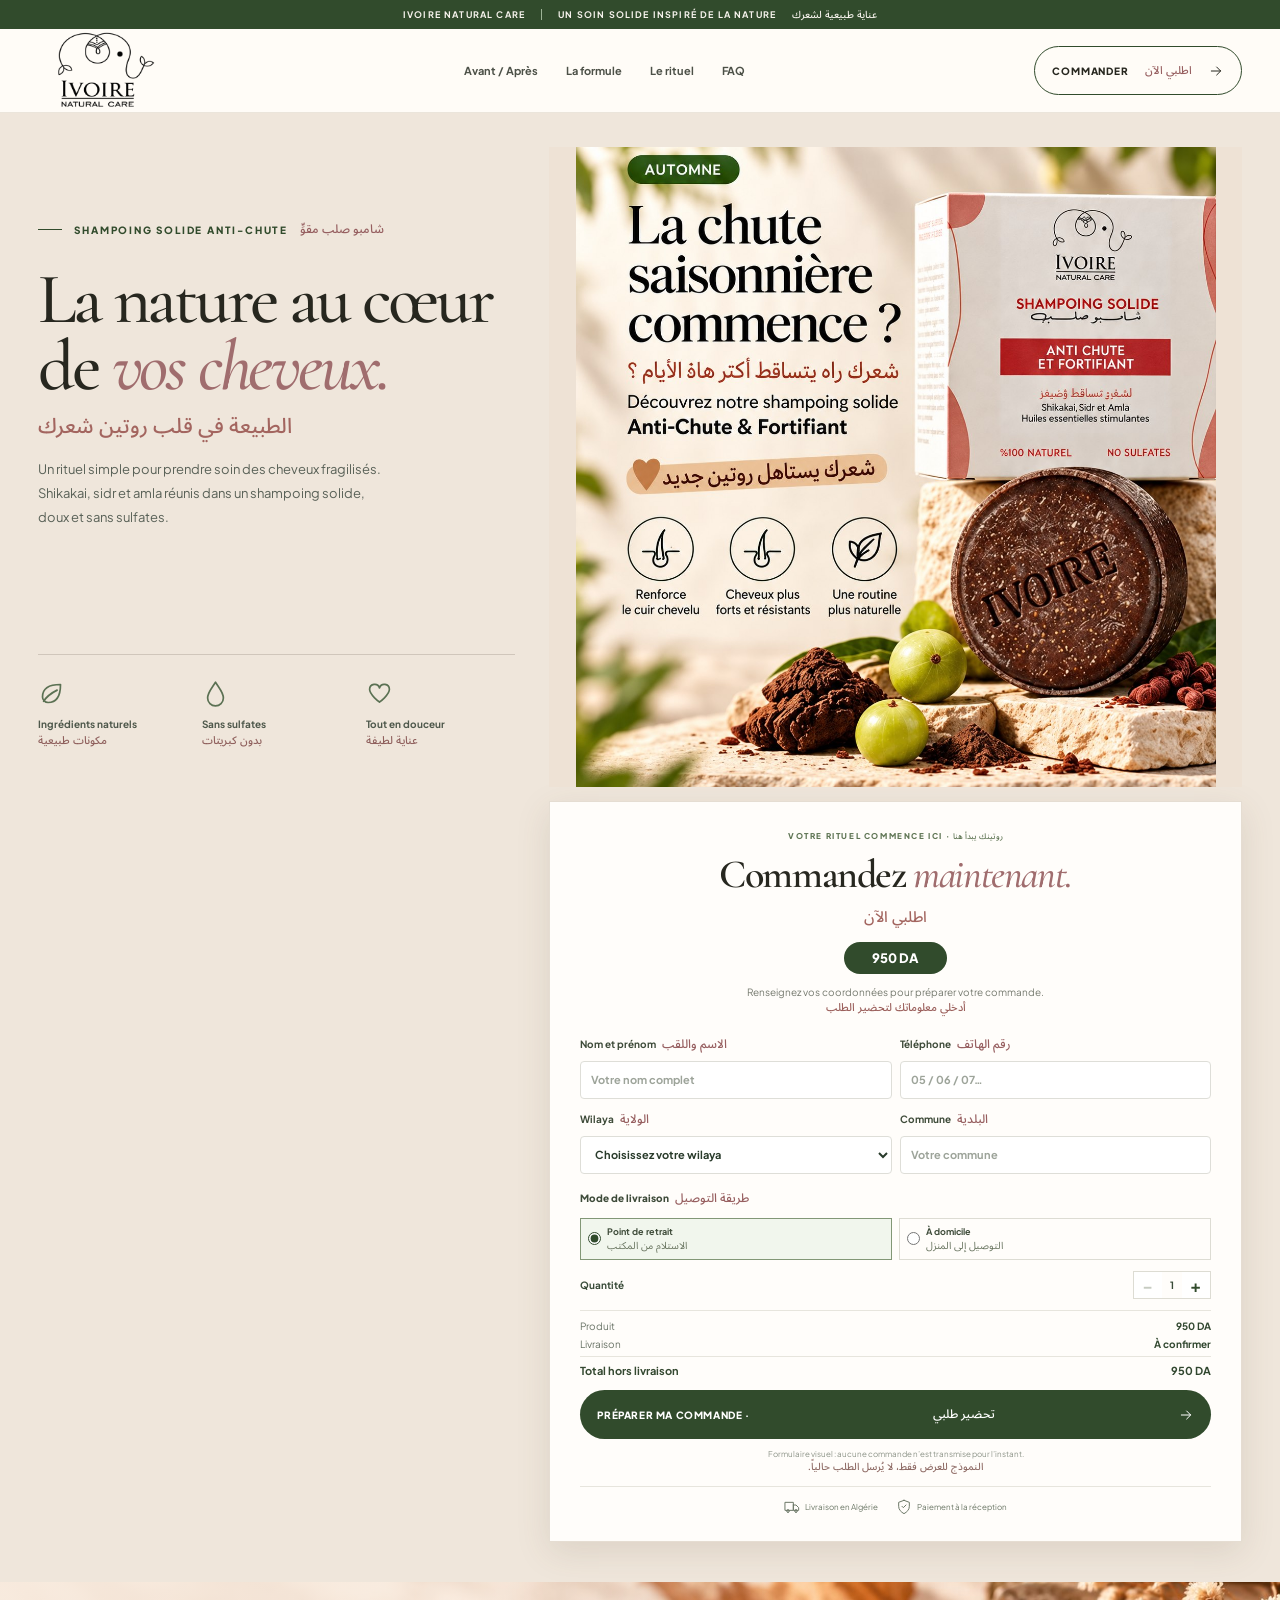
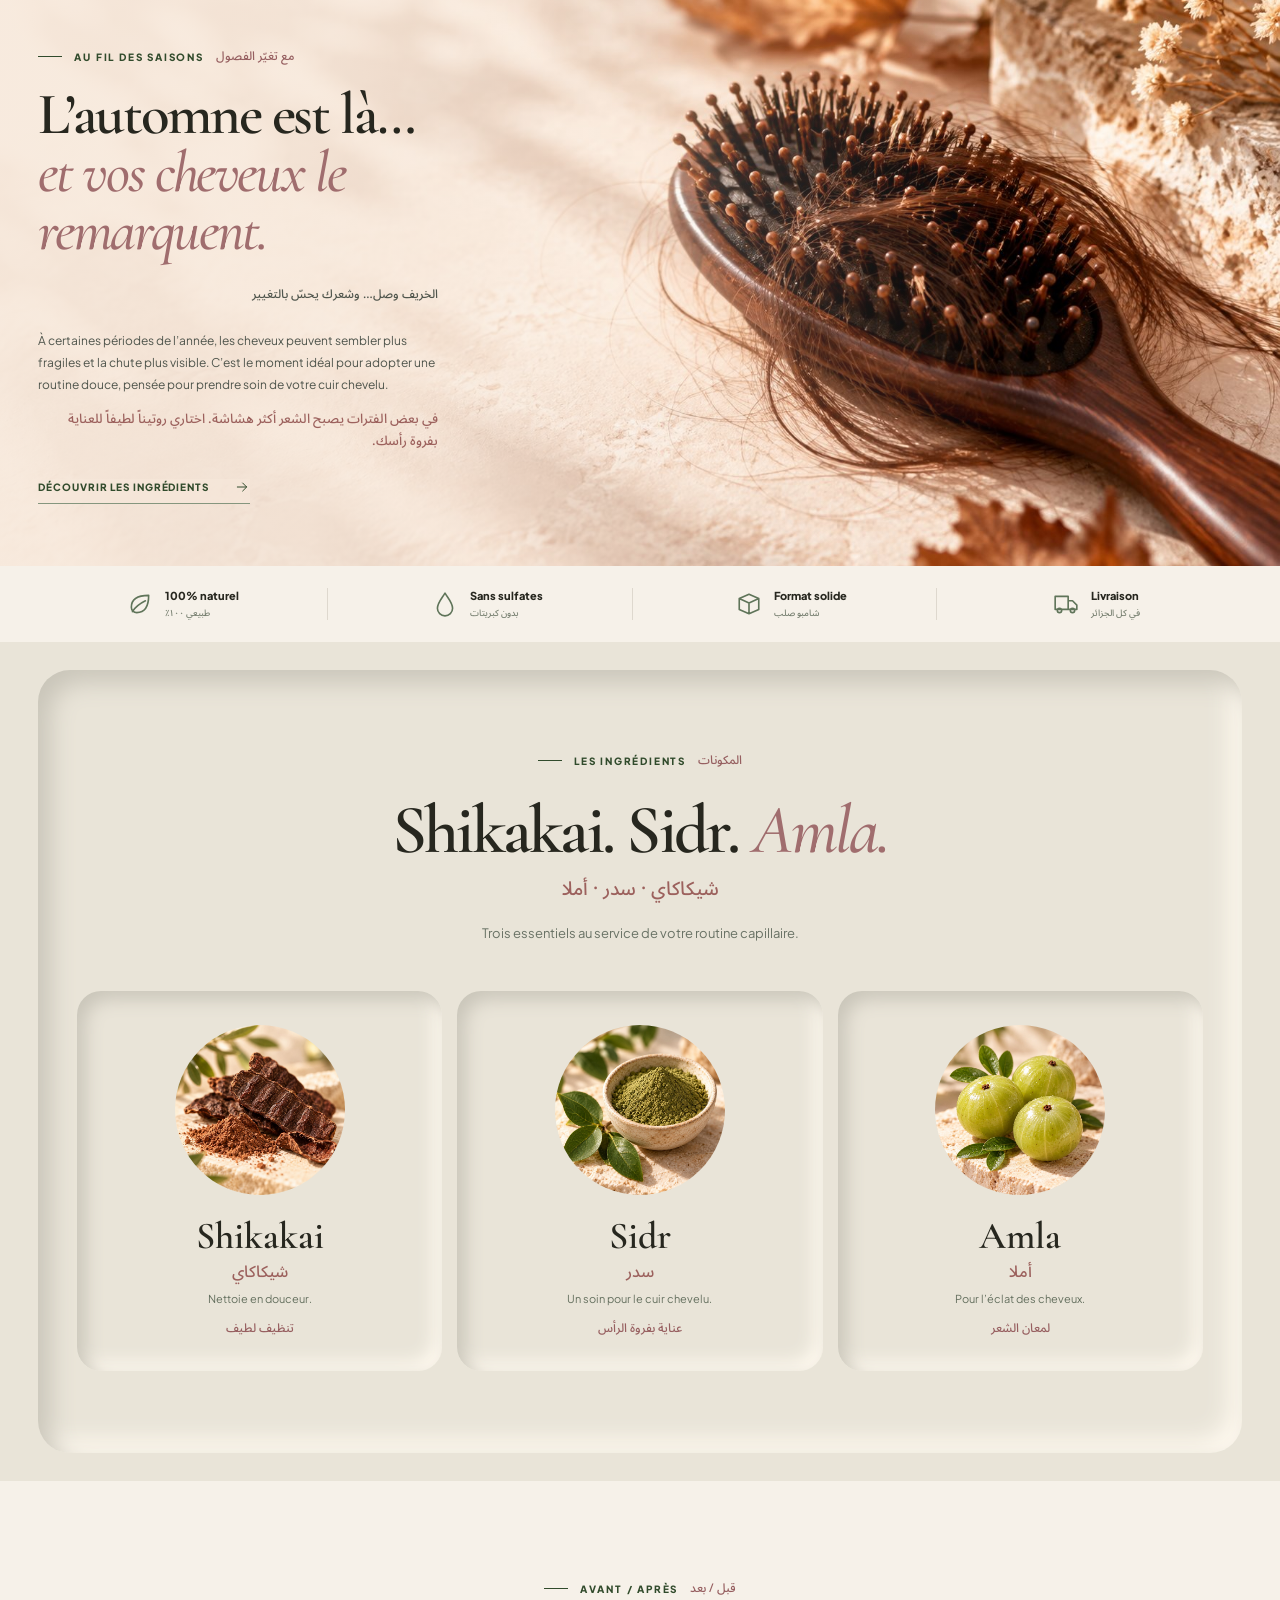
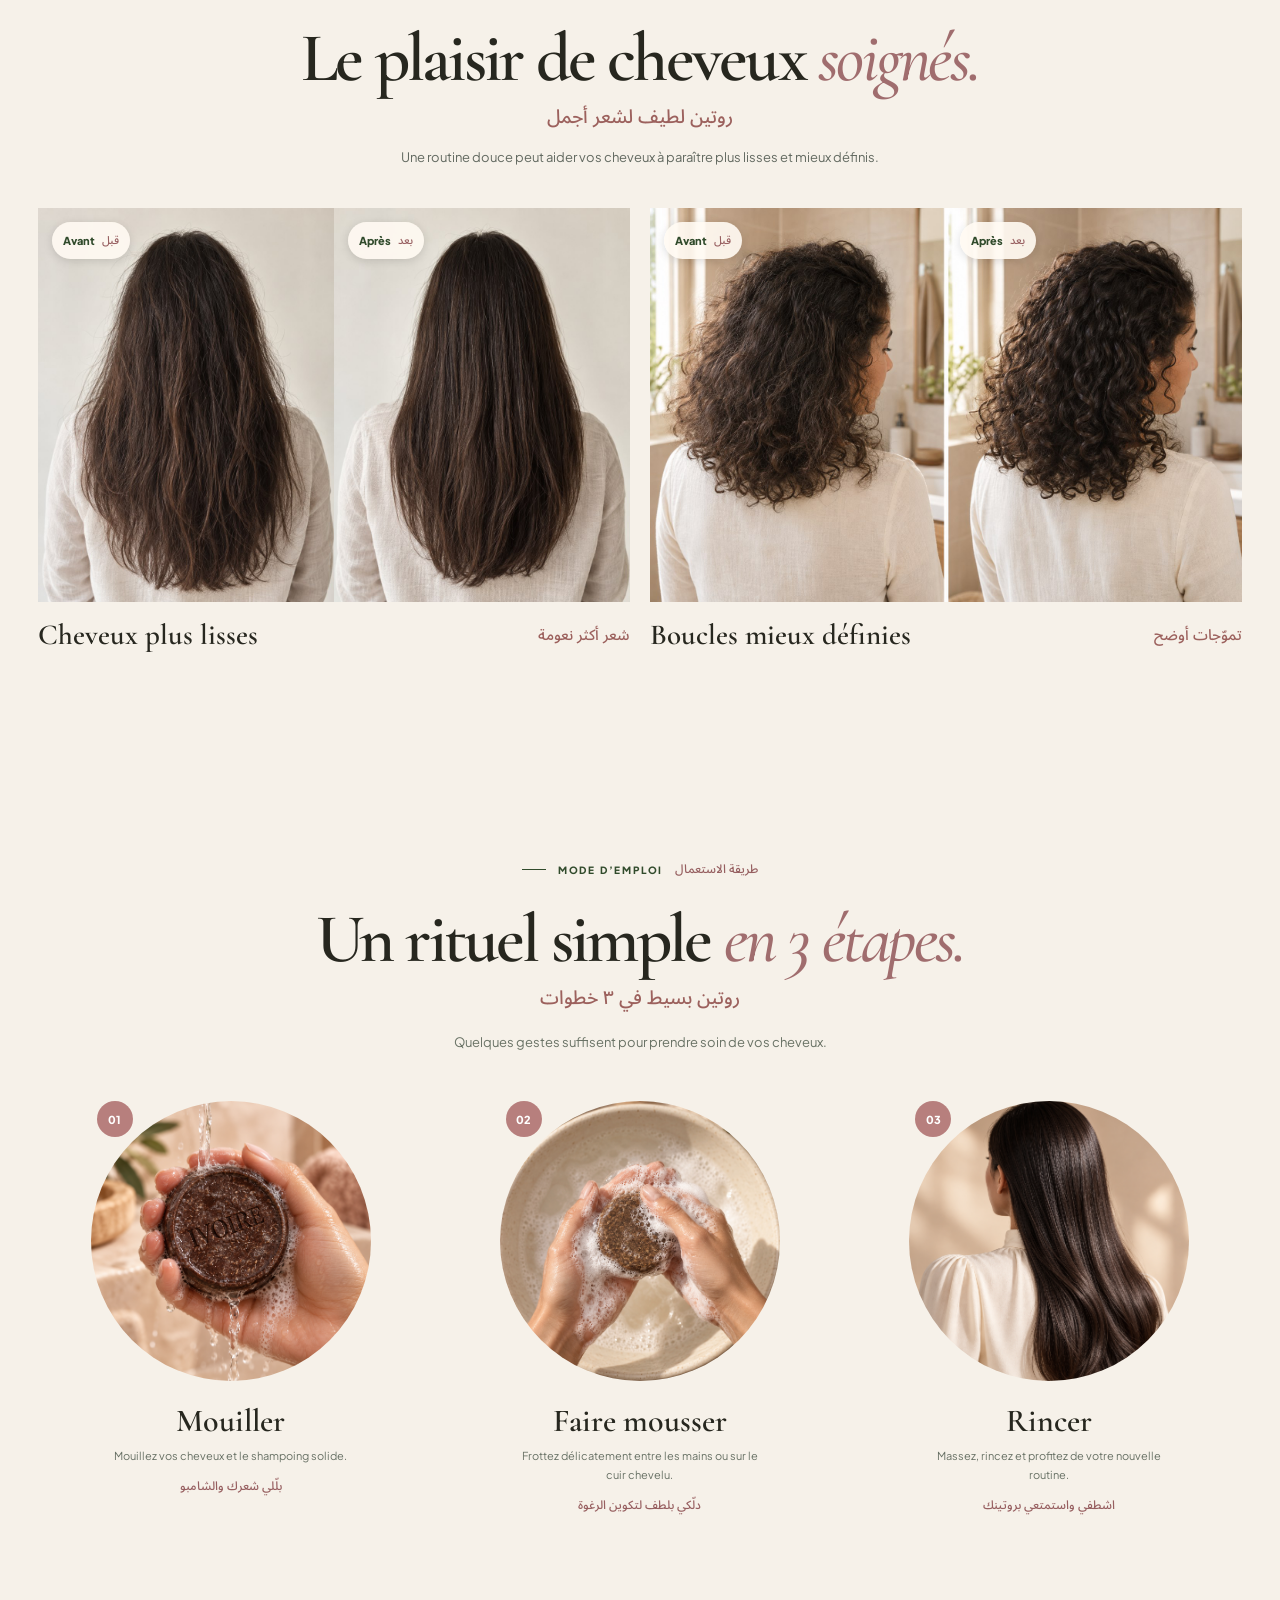
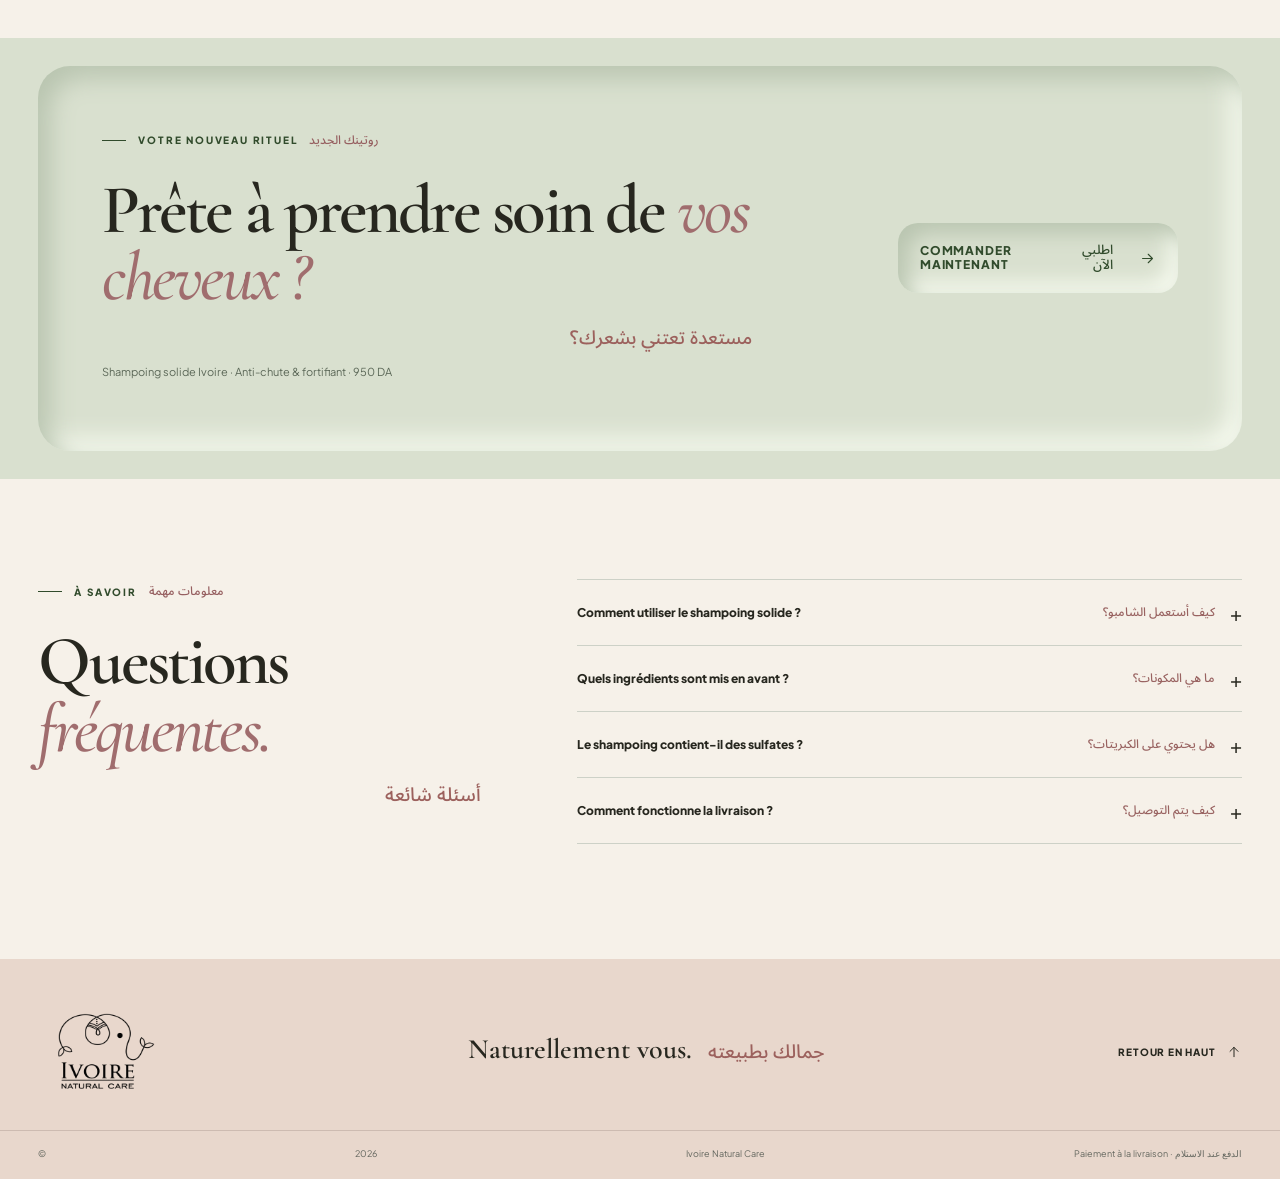
==== index.html @ ed7000eb "Fix Ivoire logo and ingredient names: index.html" ====
<!doctype html>
<html lang="fr">
<head>
  <meta charset="utf-8">
  <meta name="viewport" content="width=device-width, initial-scale=1">
  <meta name="theme-color" content="#f6f1e9">
  <meta name="description" content="Ivoire Natural Care : shampoing solide anti-chute et fortifiant au shikakai, sidr et amla. 950 DA. Livraison en Algérie.">
  <title>Ivoire Natural Care — Shampoing solide anti-chute</title>
  <link rel="preconnect" href="https://fonts.googleapis.com">
  <link rel="preconnect" href="https://fonts.gstatic.com" crossorigin>
  <link href="https://fonts.googleapis.com/css2?family=Cormorant+Garamond:wght@400;500;600;700&family=Noto+Sans+Arabic:wght@400;500;600;700&family=Plus+Jakarta+Sans:wght@400;500;600;700;800&display=swap" rel="stylesheet">
  <link rel="stylesheet" href="styles.css?v=10">
  <script src="app.js?v=1" defer></script>
</head>
<body>
  <svg class="svg-sprite" aria-hidden="true" xmlns="http://www.w3.org/2000/svg">
    <symbol id="i-arrow" viewBox="0 0 24 24"><path d="M5 12h14m-6-6 6 6-6 6"/></symbol>
    <symbol id="i-leaf" viewBox="0 0 24 24"><path d="M20 4C9 4 4 8 4 15a5 5 0 0 0 5 5c7 0 11-5 11-16ZM5 19c3-5 6-7 12-10"/></symbol>
    <symbol id="i-drop" viewBox="0 0 24 24"><path d="M12 2c-3 5-7 9-7 14a7 7 0 0 0 14 0c0-5-4-9-7-14Z"/></symbol>
    <symbol id="i-box" viewBox="0 0 24 24"><path d="m3 7 9-4 9 4v10l-9 4-9-4V7Zm0 0 9 4 9-4m-9 4v10"/></symbol>
    <symbol id="i-truck" viewBox="0 0 24 24"><path d="M2 5h12v12H2zM14 9h4l4 4v4h-8V9ZM6 20a2 2 0 1 0 0-4 2 2 0 0 0 0 4Zm12 0a2 2 0 1 0 0-4 2 2 0 0 0 0 4Z"/></symbol>
    <symbol id="i-shield" viewBox="0 0 24 24"><path d="m12 2 8 3v6c0 5-3.5 8.5-8 11-4.5-2.5-8-6-8-11V5l8-3Zm-3 9 2 2 4-4"/></symbol>
    <symbol id="i-spark" viewBox="0 0 24 24"><path d="m12 2 1.8 6.2L20 10l-6.2 1.8L12 18l-1.8-6.2L4 10l6.2-1.8L12 2Zm7 13 .7 2.3L22 18l-2.3.7L19 21l-.7-2.3L16 18l2.3-.7L19 15Z"/></symbol>
    <symbol id="i-heart" viewBox="0 0 24 24"><path d="M20.8 8.3c0 5-8.8 11.3-8.8 11.3S3.2 13.3 3.2 8.3a4.5 4.5 0 0 1 8.8-1.2 4.5 4.5 0 0 1 8.8 1.2Z"/></symbol>
    <symbol id="i-check" viewBox="0 0 24 24"><path d="m4 12 5 5L20 6"/></symbol>
  </svg>

  <div class="announcement">Ivoire Natural Care <span class="announcement-sep"></span> Un soin solide inspiré de la nature <span class="ar" lang="ar" dir="rtl">عناية طبيعية لشعرك</span></div>
  <header class="site-header">
    <a class="brand" href="#accueil" aria-label="Ivoire Natural Care, accueil"><img src="assets/logo-ivoire-transparent.png" alt="Ivoire Natural Care" width="150" height="100"></a>
    <nav class="desktop-nav" aria-label="Navigation principale"><a href="#avant-apres">Avant / Après</a><a href="#ingredients">La formule</a><a href="#rituel">Le rituel</a><a href="#questions">FAQ</a></nav>
    <a class="header-cta" href="#commande-form">Commander <span class="ar" lang="ar" dir="rtl">اطلبي الآن</span> <svg class="icon"><use href="#i-arrow"/></svg></a>
  </header>

  <main>
    <section class="hero" id="accueil">
      <div class="hero-grid section-wrap">
        <div class="hero-copy">
          <p class="eyebrow"><span></span> SHAMPOING SOLIDE ANTI-CHUTE <span class="ar" lang="ar" dir="rtl">شامبو صلب مقوٍّ</span></p>
          <h1>La nature au cœur de <em>vos cheveux.</em></h1>
          <p class="ar hero-ar" lang="ar" dir="rtl">الطبيعة في قلب روتين شعرك</p>
          <p class="hero-intro">Un rituel simple pour prendre soin des cheveux fragilisés. Shikakai, sidr et amla réunis dans un shampoing solide, doux et sans sulfates.</p>
          <div class="hero-mini"><div><svg class="icon"><use href="#i-leaf"/></svg><span>Ingrédients naturels<br><small class="ar" lang="ar" dir="rtl">مكونات طبيعية</small></span></div><div><svg class="icon"><use href="#i-drop"/></svg><span>Sans sulfates<br><small class="ar" lang="ar" dir="rtl">بدون كبريتات</small></span></div><div><svg class="icon"><use href="#i-heart"/></svg><span>Tout en douceur<br><small class="ar" lang="ar" dir="rtl">عناية لطيفة</small></span></div></div>
          <a class="hero-mobile-link" href="#commande-form">Passer commande <span class="ar" lang="ar" dir="rtl">اطلبي الآن</span> <svg class="icon"><use href="#i-arrow"/></svg></a>
        </div>

        <div class="hero-product">
          <img src="assets/produit-campagne-2026.jpg" alt="Coffret et shampoing solide Ivoire parmi les amlas et les plantes" fetchpriority="high" width="1254" height="1254">
        </div>

        <form id="commande-form" class="order-form" novalidate>
          <div class="form-heading"><p>VOTRE RITUEL COMMENCE ICI · <span class="ar" lang="ar" dir="rtl">روتينك يبدأ هنا</span></p><h2>Commandez <em>maintenant.</em></h2><span class="ar form-ar" lang="ar" dir="rtl">اطلبي الآن</span><span class="price-pill">950 DA</span></div>
          <p class="form-intro">Renseignez vos coordonnées pour préparer votre commande.<br><span class="ar" lang="ar" dir="rtl">أدخلي معلوماتك لتحضير الطلب</span></p>
          <div class="form-grid">
            <label>Nom et prénom <span class="ar" lang="ar" dir="rtl">الاسم واللقب</span><input name="Nom complet" autocomplete="name" placeholder="Votre nom complet" required maxlength="100"></label>
            <label>Téléphone <span class="ar" lang="ar" dir="rtl">رقم الهاتف</span><input name="Téléphone" autocomplete="tel" type="tel" inputmode="tel" placeholder="05 / 06 / 07…" required maxlength="18"></label>
            <label>Wilaya <span class="ar" lang="ar" dir="rtl">الولاية</span><select name="Wilaya" id="wilaya" required><option value="">Choisissez votre wilaya</option></select></label>
            <label>Commune <span class="ar" lang="ar" dir="rtl">البلدية</span><input name="Commune" autocomplete="address-level2" placeholder="Votre commune" required maxlength="100"></label>
          </div>
          <fieldset class="delivery"><legend>Mode de livraison <span class="ar" lang="ar" dir="rtl">طريقة التوصيل</span></legend><label><input type="radio" name="Mode de livraison" value="Stop Desk" checked><span>Point de retrait <small class="ar" lang="ar" dir="rtl">الاستلام من المكتب</small></span></label><label><input type="radio" name="Mode de livraison" value="Domicile"><span>À domicile <small class="ar" lang="ar" dir="rtl">التوصيل إلى المنزل</small></span></label></fieldset>
          <label id="address-wrap" hidden>Adresse de livraison<input id="address" name="Adresse" autocomplete="street-address" placeholder="Rue, numéro, bâtiment…" maxlength="240" disabled></label>
          <div class="quantity-row"><span>Quantité</span><div class="quantity-control"><button type="button" id="minus" aria-label="Diminuer la quantité">−</button><output id="quantity">1</output><button type="button" id="plus" aria-label="Augmenter la quantité">+</button></div></div>
          <div class="form-total"><span>Produit <b id="subtotal">950 DA</b></span><span>Livraison <b>À confirmer</b></span><strong>Total hors livraison <b id="total">950 DA</b></strong></div>
          <button class="submit" type="submit">Préparer ma commande · <span class="ar" lang="ar" dir="rtl">تحضير طلبي</span> <svg class="icon"><use href="#i-arrow"/></svg></button>
          <p id="form-status" class="form-status" role="status" aria-live="polite" hidden></p>
          <p class="form-foot">Formulaire visuel : aucune commande n’est transmise pour l’instant.<br><span class="ar" lang="ar" dir="rtl">النموذج للعرض فقط، لا يُرسل الطلب حالياً.</span></p>
          <div class="form-assurance"><span><svg class="icon"><use href="#i-truck"/></svg> Livraison en Algérie</span><span><svg class="icon"><use href="#i-shield"/></svg> Paiement à la réception</span></div>
        </form>
      </div>
    </section>

    <section class="autumn" aria-labelledby="autumn-title">
      <div class="autumn-inner section-wrap">
        <div class="autumn-copy">
          <p class="eyebrow"><span></span> AU FIL DES SAISONS <span class="ar" lang="ar" dir="rtl">مع تغيّر الفصول</span></p>
          <h2 id="autumn-title">L’automne est là…<br><em>et vos cheveux le remarquent.</em></h2>
          <p class="ar section-ar" lang="ar" dir="rtl">الخريف وصل… وشعرك يحسّ بالتغيير</p>
          <p>À certaines périodes de l’année, les cheveux peuvent sembler plus fragiles et la chute plus visible. C’est le moment idéal pour adopter une routine douce, pensée pour prendre soin de votre cuir chevelu.</p>
          <p class="ar autumn-detail" lang="ar" dir="rtl">في بعض الفترات يصبح الشعر أكثر هشاشة. اختاري روتيناً لطيفاً للعناية بفروة رأسك.</p>
          <a class="text-link" href="#ingredients">Découvrir les ingrédients <svg class="icon"><use href="#i-arrow"/></svg></a>
        </div>
        <div class="autumn-image"><img src="assets/brosse-automne.jpg" alt="Brosse en bois avec quelques cheveux, dans une ambiance douce d’automne" loading="lazy" width="1776" height="887"></div>
      </div>
    </section>

    <div class="trust-strip section-wrap" aria-label="Les essentiels Ivoire"><div><svg class="icon"><use href="#i-leaf"/></svg><span>100% naturel<br><small class="ar" lang="ar" dir="rtl">طبيعي ١٠٠٪</small></span></div><div><svg class="icon"><use href="#i-drop"/></svg><span>Sans sulfates<br><small class="ar" lang="ar" dir="rtl">بدون كبريتات</small></span></div><div><svg class="icon"><use href="#i-box"/></svg><span>Format solide<br><small class="ar" lang="ar" dir="rtl">شامبو صلب</small></span></div><div><svg class="icon"><use href="#i-truck"/></svg><span>Livraison<br><small class="ar" lang="ar" dir="rtl">في كل الجزائر</small></span></div></div>

    <section class="ingredients" id="ingredients"><div class="section-wrap ingredients-inner"><div class="ingredients-top"><p class="eyebrow"><span></span> LES INGRÉDIENTS <span class="ar" lang="ar" dir="rtl">المكونات</span></p><h2>Shikakai. Sidr. <em>Amla.</em></h2><p class="ar section-ar" lang="ar" dir="rtl">شيكاكاي · سدر · أملا</p><p>Trois essentiels au service de votre routine capillaire.</p></div><div class="ingredient-grid"><article><img class="ingredient-photo" src="assets/ingredient-shikakai.jpg" alt="Gousses de shikakai" width="180" height="180" loading="lazy"><h3>Shikakai <span class="ar" lang="ar" dir="rtl">شيكاكاي</span></h3><p>Nettoie en douceur.</p><small class="ar" lang="ar" dir="rtl">تنظيف لطيف</small></article><article><img class="ingredient-photo" src="assets/ingredient-sidr.jpg" alt="Poudre de sidr et feuilles" width="180" height="180" loading="lazy"><h3>Sidr <span class="ar" lang="ar" dir="rtl">سدر</span></h3><p>Un soin pour le cuir chevelu.</p><small class="ar" lang="ar" dir="rtl">عناية بفروة الرأس</small></article><article><img class="ingredient-photo" src="assets/ingredient-amla.jpg" alt="Fruits verts amla" width="180" height="180" loading="lazy"><h3>Amla <span class="ar" lang="ar" dir="rtl">أملا</span></h3><p>Pour l’éclat des cheveux.</p><small class="ar" lang="ar" dir="rtl">لمعان الشعر</small></article></div></div></section>

    <section class="before-after section-wrap" id="avant-apres" aria-labelledby="before-after-title"><div class="before-after-head"><p class="eyebrow"><span></span> AVANT / APRÈS <span class="ar" lang="ar" dir="rtl">قبل / بعد</span></p><h2 id="before-after-title">Le plaisir de cheveux <em>soignés.</em></h2><p class="ar section-ar" lang="ar" dir="rtl">روتين لطيف لشعر أجمل</p><p>Une routine douce peut aider vos cheveux à paraître plus lisses et mieux définis.</p></div><div class="before-after-grid"><figure><div class="comparison-photo"><img src="assets/avant-apres-lisse.jpg" alt="Illustration comparative de cheveux longs avant et après une routine de soin" width="1536" height="1024" loading="lazy"><span class="before-label">Avant <b class="ar" lang="ar" dir="rtl">قبل</b></span><span class="after-label">Après <b class="ar" lang="ar" dir="rtl">بعد</b></span></div><figcaption>Cheveux plus lisses <span class="ar" lang="ar" dir="rtl">شعر أكثر نعومة</span></figcaption></figure><figure><div class="comparison-photo"><img src="assets/avant-apres-boucles.jpg" alt="Illustration comparative de cheveux bouclés avant et après une routine de soin" width="1536" height="1024" loading="lazy"><span class="before-label">Avant <b class="ar" lang="ar" dir="rtl">قبل</b></span><span class="after-label">Après <b class="ar" lang="ar" dir="rtl">بعد</b></span></div><figcaption>Boucles mieux définies <span class="ar" lang="ar" dir="rtl">تموّجات أوضح</span></figcaption></figure></div></section>

    <section class="ritual section-wrap" id="rituel"><div class="ritual-head"><p class="eyebrow"><span></span> MODE D’EMPLOI <span class="ar" lang="ar" dir="rtl">طريقة الاستعمال</span></p><h2>Un rituel simple <em>en 3 étapes.</em></h2><p class="ar section-ar" lang="ar" dir="rtl">روتين بسيط في ٣ خطوات</p><p>Quelques gestes suffisent pour prendre soin de vos cheveux.</p></div><div class="ritual-grid"><article><div class="ritual-photo"><img src="assets/rituel-mouiller.png" alt="Main mouillant le shampoing solide Ivoire" loading="lazy"><span>01</span></div><h3>Mouiller</h3><p>Mouillez vos cheveux et le shampoing solide.</p><small class="ar" lang="ar" dir="rtl">بلّلي شعرك والشامبو</small></article><article><div class="ritual-photo"><img src="assets/rituel-mousser.png" alt="Mains faisant mousser le shampoing solide" loading="lazy"><span>02</span></div><h3>Faire mousser</h3><p>Frottez délicatement entre les mains ou sur le cuir chevelu.</p><small class="ar" lang="ar" dir="rtl">دلّكي بلطف لتكوين الرغوة</small></article><article><div class="ritual-photo"><img src="assets/rituel-rincer.png" alt="Cheveux brillants après rinçage" loading="lazy"><span>03</span></div><h3>Rincer</h3><p>Massez, rincez et profitez de votre nouvelle routine.</p><small class="ar" lang="ar" dir="rtl">اشطفي واستمتعي بروتينك</small></article></div></section>

    <section class="last-cta"><div class="section-wrap last-cta-inner"><div><p class="eyebrow"><span></span> VOTRE NOUVEAU RITUEL <span class="ar" lang="ar" dir="rtl">روتينك الجديد</span></p><h2>Prête à prendre soin de <em>vos cheveux ?</em></h2><p class="ar section-ar" lang="ar" dir="rtl">مستعدة تعتني بشعرك؟</p><p>Shampoing solide Ivoire · Anti-chute & fortifiant · 950 DA</p></div><a class="btn-creuse" href="#commande-form">Commander maintenant <span class="ar" lang="ar" dir="rtl">اطلبي الآن</span> <svg class="icon"><use href="#i-arrow"/></svg></a></div></section>

    <section class="faq section-wrap" id="questions"><div><p class="eyebrow"><span></span> À SAVOIR <span class="ar" lang="ar" dir="rtl">معلومات مهمة</span></p><h2>Questions <em>fréquentes.</em></h2><p class="ar section-ar" lang="ar" dir="rtl">أسئلة شائعة</p></div><div class="faq-list"><details><summary>Comment utiliser le shampoing solide ? <span class="ar" lang="ar" dir="rtl">كيف أستعمل الشامبو؟</span></summary><p>Mouillez vos cheveux et le shampoing. Faites mousser entre les mains ou sur le cuir chevelu, massez doucement puis rincez.<br><span class="ar" lang="ar" dir="rtl">بلّلي شعرك والشامبو، كوّني الرغوة، دلّكي بلطف ثم اشطفي.</span></p></details><details><summary>Quels ingrédients sont mis en avant ? <span class="ar" lang="ar" dir="rtl">ما هي المكونات؟</span></summary><p>Le produit met en avant le shikakai, le sidr et l’amla. Consultez l’emballage pour la composition complète.<br><span class="ar" lang="ar" dir="rtl">شيكاكاي، سدر وأملا. راجعي العبوة لمعرفة التركيبة الكاملة.</span></p></details><details><summary>Le shampoing contient-il des sulfates ? <span class="ar" lang="ar" dir="rtl">هل يحتوي على الكبريتات؟</span></summary><p>L’emballage fourni indique « 0% sulfates ».<br><span class="ar" lang="ar" dir="rtl">تشير العبوة إلى أنه بدون كبريتات.</span></p></details><details><summary>Comment fonctionne la livraison ? <span class="ar" lang="ar" dir="rtl">كيف يتم التوصيل؟</span></summary><p>Vous pouvez choisir un point de retrait ou une livraison à domicile. Les frais et la disponibilité seront confirmés avant validation.<br><span class="ar" lang="ar" dir="rtl">يمكنك اختيار الاستلام من المكتب أو التوصيل للمنزل. تُؤكّد الرسوم قبل الطلب.</span></p></details></div></section>
  </main>

  <footer><div class="section-wrap footer-inner"><a class="brand footer-brand" href="#accueil" aria-label="Ivoire Natural Care, retour en haut"><img src="assets/logo-ivoire-transparent.png" alt="Ivoire Natural Care" width="150" height="100"></a><p>Naturellement vous. <span class="ar" lang="ar" dir="rtl">جمالك بطبيعته</span></p><a href="#accueil">Retour en haut <svg class="icon"><use href="#i-arrow"/></svg></a></div><div class="section-wrap footer-bottom">© <span id="year">2026</span> Ivoire Natural Care <span>Paiement à la livraison · الدفع عند الاستلام</span></div></footer>
  <a class="mobile-cta" href="#commande-form">Commander · 950 DA <span class="ar" lang="ar" dir="rtl">اطلبي الآن</span> <svg class="icon"><use href="#i-arrow"/></svg></a>
</body>
</html>
---- styles.css ----
:root{--cream:#f6f1e9;--paper:#fffcf7;--ink:#27271f;--muted:#62665b;--green:#314b2c;--rose:#b47a79;--line:#ded8ce}
*{box-sizing:border-box}html{scroll-behavior:smooth}body{margin:0;background:var(--cream);color:var(--ink);font-family:'Plus Jakarta Sans',sans-serif;-webkit-font-smoothing:antialiased}img{display:block;max-width:100%}a{color:inherit;text-decoration:none}button,input,select{font:inherit}button{cursor:pointer}[hidden]{display:none!important}.svg-sprite{position:absolute;width:0;height:0;overflow:hidden}.icon{width:20px;height:20px;fill:none;stroke:currentColor;stroke-width:1.5;stroke-linecap:round;stroke-linejoin:round;flex:none}.section-wrap{max-width:1500px;margin:0 auto;padding-left:clamp(20px,3vw,52px);padding-right:clamp(20px,3vw,52px)}.announcement{height:29px;display:flex;align-items:center;justify-content:center;gap:16px;background:var(--green);color:#f7f3ed;font-size:9px;letter-spacing:.13em;text-transform:uppercase;font-weight:700}.announcement-sep{height:11px;width:1px;background:#9db396}.site-header{height:84px;background:var(--paper);padding:0 clamp(20px,3vw,52px);display:flex;align-items:center;justify-content:space-between;gap:26px;border-bottom:1px solid #ebe5db}.brand{display:block;position:relative;overflow:hidden;width:136px;height:73px;flex:none}.brand img{position:absolute;max-width:none;width:136px;height:91px;left:-7px;top:-7px;object-fit:contain}.desktop-nav{display:flex;align-items:center;gap:clamp(20px,2.2vw,42px)}.desktop-nav a{font-size:11px;font-weight:700;color:#4d5148}.desktop-nav a:hover,.text-link:hover{color:var(--rose)}.header-cta{display:flex;align-items:center;gap:16px;border:1px solid var(--green);padding:12px 17px;border-radius:50px;text-transform:uppercase;letter-spacing:.08em;font-size:10px;font-weight:800}.header-cta:hover{background:var(--green);color:white}.header-cta .icon{width:16px;height:16px}.eyebrow{display:flex;align-items:center;gap:12px;color:var(--green);font-size:10px;font-weight:800;letter-spacing:.18em;margin:0 0 24px}.eyebrow>span{width:24px;height:1px;background:currentColor}.hero{background:#efe6db}.hero-grid{display:grid;grid-template-columns:minmax(0,.95fr) minmax(0,1.16fr) minmax(350px,.93fr);gap:18px;align-items:stretch;padding-top:34px;padding-bottom:40px}.hero-copy{padding:65px 4px 18px 0;display:flex;flex-direction:column;align-items:flex-start}.hero-copy h1{font-family:'Cormorant Garamond',serif;font-size:clamp(58px,5.6vw,89px);line-height:.94;letter-spacing:-.045em;font-weight:500;margin:0 0 27px}.hero-copy h1 em,.story h2 em,.ingredients h2 em,.ritual h2 em,.last-cta h2 em,.faq h2 em,.order-form h2 em{font-weight:500;color:#a06d6e}.hero-intro{font-size:13px;line-height:1.85;color:#596157;max-width:350px;margin:0 0 45px}.hero-mini{display:grid;grid-template-columns:repeat(3,1fr);gap:14px;width:100%;border-top:1px solid #d0c6bb;padding-top:25px;margin-top:auto}.hero-mini>div{display:flex;flex-direction:column;align-items:flex-start;gap:10px}.hero-mini .icon{width:27px;height:27px;stroke:#5b7153}.hero-mini span{font-size:10px;line-height:1.5;color:#4e584b;font-weight:700}.hero-mobile-link{display:none}.hero-product{position:relative;min-height:615px;overflow:hidden;background:#e7d9c8}.hero-product>img{width:100%;height:100%;position:absolute;inset:0;object-fit:cover;object-position:50% 50%}.product-caption{position:absolute;left:18px;bottom:18px;right:18px;background:#fffaf1ed;padding:14px 16px;display:flex;justify-content:space-between;align-items:center;gap:12px;box-shadow:0 4px 30px #34281b15}.product-caption span{font-size:8px;letter-spacing:.15em;color:var(--green);font-weight:800}.product-caption strong{font-family:'Cormorant Garamond',serif;font-size:23px;font-weight:600}.product-caption small{font-size:9px;color:#576151;text-align:right}.order-form{background:#fffdfa;border:1px solid #e5ddd2;box-shadow:0 10px 32px #5f4a3921;padding:27px 26px;min-width:0}.form-heading{position:relative;text-align:center;padding:0 0 11px}.form-heading>p{font-size:8px;font-weight:800;letter-spacing:.2em;color:#607655;margin:0 0 8px}.form-heading h2{font-family:'Cormorant Garamond',serif;font-size:37px;line-height:1.05;letter-spacing:-.035em;font-weight:600;margin:0 0 11px}.price-pill{display:inline-block;background:var(--green);color:#fff;border-radius:40px;font-size:13px;font-weight:800;padding:8px 28px}.form-intro{text-align:center;color:#777b70;font-size:10px;line-height:1.5;margin:0 0 15px}.form-grid{display:grid;gap:8px}.order-form label{display:block;font-size:10px;font-weight:700;color:#3e4b39}.order-form input:not([type=radio]),.order-form select{display:block;width:100%;height:38px;margin-top:4px;padding:0 10px;border:1px solid #deded8;border-radius:4px;outline:none;background:white;color:#293b2b;font-size:11px}.order-form input::placeholder{color:#9da49a}.order-form input:focus,.order-form select:focus{border-color:#708563;box-shadow:0 0 0 3px #718d6226}.delivery{border:0;padding:0;margin:12px 0 8px;display:grid;grid-template-columns:1fr 1fr;gap:7px}.delivery legend{font-size:10px;color:#3e4b39;font-weight:800;padding:0 0 7px}.delivery label{display:flex;gap:6px;align-items:center;padding:7px;border:1px solid #dddcd3;cursor:pointer;font-size:9px;line-height:1.25}.delivery label:has(input:checked){border-color:#829776;background:#f1f6ed}.delivery input{accent-color:var(--green);margin:0}.delivery small{display:block;color:#838a7e;font-size:8px;font-weight:400;margin-top:3px}#address-wrap{margin-bottom:8px}.quantity-row{display:flex;justify-content:space-between;align-items:center;margin:11px 0;font-size:10px;font-weight:700;color:#394b38}.quantity-control{display:flex;border:1px solid #dddcd3;align-items:center}.quantity-control button{border:0;background:white;width:28px;height:26px;font-size:17px;color:#314b2c}.quantity-control button:disabled{color:#c6cbc1}.quantity-control output{width:20px;text-align:center}.form-total{border-top:1px solid #e7e5dd;padding-top:9px;display:grid;gap:6px;font-size:10px;color:#6a7467}.form-total>span,.form-total>strong{display:flex;justify-content:space-between;gap:12px}.form-total strong{padding-top:7px;border-top:1px solid #e7e5dd;color:#354931;font-size:11px}.form-total b{color:#31472f}.submit{display:flex;align-items:center;justify-content:space-between;width:100%;background:var(--green);color:#fff;border:0;border-radius:40px;padding:12px 17px;margin-top:13px;font-size:10px;letter-spacing:.06em;text-transform:uppercase;font-weight:800}.submit:hover,.last-cta a:hover{background:#1f361f}.submit .icon{width:16px;height:16px}.form-status{padding:9px;background:#f5ebe3;color:#6d5846;font-size:10px;line-height:1.5}.form-foot{font-size:8px;color:#8e9589;text-align:center;margin:10px 0 0;line-height:1.4}.form-assurance{display:flex;align-items:center;justify-content:center;gap:18px;padding-top:12px;margin-top:12px;border-top:1px solid #e7e5dd}.form-assurance span{display:flex;align-items:center;gap:5px;color:#6c7867;font-size:8px}.form-assurance .icon{width:16px;height:16px}.trust-strip{display:grid;grid-template-columns:repeat(4,1fr);gap:15px;padding-top:22px;padding-bottom:22px;background:var(--cream)}.trust-strip>div{display:flex;align-items:center;justify-content:center;gap:12px;border-right:1px solid var(--line)}.trust-strip>div:last-child{border:0}.trust-strip .icon{width:26px;height:26px;stroke:#5f7459}.trust-strip span{font-size:11px;font-weight:800;line-height:1.4}.trust-strip small{font-size:9px;color:#788071;font-weight:500}.story{padding-top:100px;padding-bottom:100px;display:grid;grid-template-columns:.95fr 1.05fr;gap:8%;align-items:center}.story-copy{padding-left:3vw}.story h2,.ingredients h2,.ritual h2,.last-cta h2,.faq h2{font-family:'Cormorant Garamond',serif;font-size:clamp(48px,5.4vw,78px);line-height:.98;letter-spacing:-.04em;font-weight:600;margin:0}.story-copy>p:not(.eyebrow){max-width:440px;font-size:13px;line-height:1.9;color:#626960;margin:30px 0}.text-link{display:inline-flex;align-items:center;gap:25px;color:var(--green);text-transform:uppercase;letter-spacing:.09em;font-size:10px;font-weight:800;border-bottom:1px solid #85967e;padding-bottom:8px}.text-link .icon{width:16px;height:16px}.story-image{height:420px;position:relative;overflow:hidden;background:#e5d5c6}.story-image img{width:100%;height:100%;object-fit:cover;object-position:center 30%}.story-image>div{position:absolute;right:0;bottom:0;background:#f9f4ed;padding:20px 24px;font-family:'Cormorant Garamond',serif;font-size:25px;line-height:1.1;font-weight:600}.story-image em{color:#a06d6e}.ingredients{background:#e9e4d8}.ingredients-inner{padding-top:95px;padding-bottom:105px}.ingredients-top{text-align:center;max-width:700px;margin:0 auto 46px}.ingredients-top .eyebrow,.ritual-head .eyebrow{justify-content:center}.ingredients-top>p:last-child,.ritual-head>p:last-child{font-size:13px;color:#697265;line-height:1.7;margin:17px auto 0}.ingredient-grid{display:grid;grid-template-columns:repeat(3,1fr);gap:15px}.ingredient-grid article{position:relative;background:#faf7f0;border:1px solid #ddd8cb;padding:28px 28px 30px;min-height:245px}.ingredient-index{font-size:10px;font-weight:800;color:#a4877b;letter-spacing:.1em}.ingredient-grid .icon{float:right;width:32px;height:32px;stroke:#6d8662}.ingredient-grid h3{clear:both;font-family:'Cormorant Garamond',serif;font-size:38px;font-weight:600;margin:30px 0 8px}.ingredient-grid p{font-size:11px;line-height:1.75;color:#65705f;max-width:320px;margin:0}.ritual{padding-top:105px;padding-bottom:120px}.ritual-head{text-align:center;max-width:750px;margin:0 auto 48px}.ritual-grid{display:grid;grid-template-columns:repeat(3,1fr);gap:24px}.ritual-grid article{text-align:center}.ritual-photo{position:relative;aspect-ratio:1;max-width:280px;margin:0 auto 20px}.ritual-photo img{width:100%;height:100%;border-radius:50%;object-fit:cover}.ritual-photo span{position:absolute;top:0;left:6px;width:36px;height:36px;display:grid;place-items:center;background:#b77f7d;border-radius:50%;color:#fff;font-size:11px;font-weight:800}.ritual-grid h3{font-family:'Cormorant Garamond',serif;font-size:32px;font-weight:600;margin:0 0 7px}.ritual-grid p{font-size:11px;color:#687165;line-height:1.7;max-width:250px;margin:0 auto}.last-cta{background:#d9e0cf}.last-cta-inner{display:flex;align-items:center;justify-content:space-between;gap:35px;padding-top:65px;padding-bottom:68px}.last-cta h2{max-width:650px}.last-cta p:last-child{font-size:11px;color:#5c6858}.last-cta a{display:flex;align-items:center;justify-content:space-between;gap:26px;background:var(--green);color:#fff;border-radius:50px;padding:16px 22px;white-space:nowrap;text-transform:uppercase;letter-spacing:.08em;font-size:10px;font-weight:800}.last-cta a .icon{width:17px;height:17px}.faq{display:grid;grid-template-columns:.8fr 1.2fr;gap:8%;padding-top:100px;padding-bottom:115px}.faq-list details{border-bottom:1px solid #cdd1c7}.faq-list details:first-child{border-top:1px solid #cdd1c7}.faq-list summary{list-style:none;display:flex;justify-content:space-between;align-items:center;gap:15px;padding:20px 0;cursor:pointer;font-size:12px;font-weight:800}.faq-list summary::-webkit-details-marker{display:none}.faq-list summary:after{content:'+';font-size:20px;font-weight:400}.faq-list details[open] summary:after{content:'−'}.faq-list p{font-size:11px;line-height:1.8;color:#687164;margin:0 0 22px;max-width:530px}footer{background:#e8d7cc}.footer-inner{display:flex;align-items:center;justify-content:space-between;padding-top:45px;padding-bottom:30px}.footer-inner p{font-family:'Cormorant Garamond',serif;font-size:28px;font-weight:600}.footer-inner>a:last-child{display:flex;align-items:center;gap:10px;font-size:10px;font-weight:800;text-transform:uppercase;letter-spacing:.08em}.footer-inner>a:last-child .icon{transform:rotate(-90deg);width:16px;height:16px}.footer-bottom{border-top:1px solid #cdbbb1;padding-top:17px;padding-bottom:20px;display:flex;justify-content:space-between;font-size:9px;color:#64675f}.mobile-cta{display:none}section[id],form[id]{scroll-margin-top:30px}
@media(max-width:1250px){.hero-grid{grid-template-columns:minmax(0,.9fr) minmax(0,1.05fr) minmax(325px,.95fr);gap:12px}.hero-copy h1{font-size:66px}.hero-product{min-height:625px}.order-form{padding:22px 20px}.form-heading h2{font-size:34px}.product-caption{display:block}.product-caption>*{display:block;margin:3px 0}.product-caption small{text-align:left}}
@media(max-width:980px){.desktop-nav{gap:14px}.desktop-nav a{font-size:10px}.hero-grid{grid-template-columns:1fr 1fr;gap:14px}.hero-copy{grid-column:1;grid-row:1;min-height:510px}.hero-product{grid-column:2;grid-row:1;min-height:510px}.order-form{grid-column:1/-1;grid-row:2;max-width:660px;width:100%;margin:0 auto}.form-grid{grid-template-columns:1fr 1fr}.story{gap:5%}.story-copy{padding-left:0}}
@media(max-width:700px){.announcement{height:26px;font-size:8px;gap:9px}.site-header{height:69px}.brand{width:107px;height:62px}.brand img{width:110px;height:73px;left:-5px;top:-6px}.desktop-nav{display:none}.header-cta{font-size:9px;padding:10px 12px;gap:7px}.hero-grid{display:flex;flex-direction:column;padding-top:0;padding-bottom:24px;gap:0}.hero-copy{min-height:0;padding:45px 0 30px}.hero-copy h1{font-size:clamp(58px,13vw,82px);max-width:650px}.hero-intro{max-width:540px;font-size:12px;margin-bottom:28px}.hero-mini{margin-top:0;padding-top:18px}.hero-mobile-link{display:flex;align-items:center;gap:10px;font-size:10px;text-transform:uppercase;letter-spacing:.1em;font-weight:800;color:var(--green);margin-top:25px}.hero-mobile-link .icon{width:16px;height:16px}.hero-product{width:100%;min-height:0;aspect-ratio:1.12}.hero-product>img{object-position:50% 50%}.product-caption{display:flex}.product-caption>*{margin:0}.product-caption small{text-align:right}.order-form{max-width:none;margin-top:14px;padding:25px 22px}.form-grid{grid-template-columns:1fr 1fr}.trust-strip{grid-template-columns:1fr 1fr;row-gap:18px}.trust-strip>div:nth-child(2){border:0}.story{grid-template-columns:1fr;padding-top:75px;padding-bottom:75px;gap:35px}.story h2,.ingredients h2,.ritual h2,.last-cta h2,.faq h2{font-size:clamp(47px,11vw,68px)}.story-image{height:400px}.ingredient-grid{grid-template-columns:1fr;gap:10px}.ingredient-grid article{min-height:0}.ingredient-grid h3{margin:12px 0 7px}.ritual-grid{gap:13px}.ritual-photo span{width:27px;height:27px;font-size:9px}.ritual-grid h3{font-size:26px}.last-cta-inner{display:block}.last-cta a{width:max-content;margin-top:25px}.faq{grid-template-columns:1fr;gap:30px;padding-top:80px;padding-bottom:90px}.mobile-cta{position:fixed;bottom:0;left:0;right:0;z-index:20;background:var(--green);color:#fff;padding:14px 22px;display:flex;justify-content:space-between;align-items:center;font-size:10px;text-transform:uppercase;letter-spacing:.07em;font-weight:800;box-shadow:0 -5px 18px #0002}.mobile-cta .icon{width:17px;height:17px}footer{padding-bottom:45px}}
@media(max-width:460px){.hero-copy{padding-top:37px}.hero-copy h1{font-size:60px}.hero-mini span{font-size:8px}.hero-mini .icon{width:24px;height:24px}.hero-product{aspect-ratio:.95}.product-caption{left:8px;right:8px;bottom:8px;padding:9px}.product-caption span{display:none}.product-caption strong{font-size:23px}.product-caption small{font-size:9px;max-width:108px}.form-grid{grid-template-columns:1fr}.order-form{padding:22px 18px}.form-heading h2{font-size:35px}.trust-strip{padding-top:19px;padding-bottom:19px}.trust-strip .icon{width:20px;height:20px}.trust-strip span{font-size:9px}.trust-strip small{font-size:8px}.story-image{height:330px}.ingredients-inner{padding-top:75px;padding-bottom:85px}.ritual{padding-top:75px;padding-bottom:90px}.ritual-grid{grid-template-columns:1fr;gap:32px}.ritual-photo{max-width:250px}.ritual-grid h3{font-size:31px}.ritual-grid p{font-size:11px}.footer-inner{align-items:flex-start;flex-direction:column;gap:10px}.footer-inner p{margin:0}.footer-bottom{flex-direction:column;gap:7px}}
@media(prefers-reduced-motion:reduce){html{scroll-behavior:auto}}
@media(min-width:701px){.hero-grid{grid-template-columns:minmax(0,.82fr) minmax(0,1.18fr);grid-template-rows:auto auto;gap:14px 30px}.hero-copy{grid-column:1;grid-row:1/span 2;align-self:start;position:sticky;top:28px;min-height:0;padding-top:70px}.hero-copy h1{max-width:530px}.hero-mini{margin-top:80px}.hero-product{grid-column:2;grid-row:1;min-height:0;height:410px}.order-form{grid-column:2;grid-row:2;max-width:none;width:100%;margin:0}.form-grid{grid-template-columns:1fr 1fr}.order-form{padding:26px 30px}.form-heading h2{font-size:40px}}
.ingredient-grid article{text-align:center;min-height:0;padding:26px 24px 30px}.ingredient-index{position:absolute;top:20px;left:22px}.ingredient-photo{width:170px;height:170px;display:block;margin:8px auto 0;border-radius:50%;object-fit:cover}.ingredient-grid h3{clear:none;margin:18px 0 6px}.ingredient-grid p{margin:0 auto}
.last-cta{--creuse-bg:#d9e0cf;--creuse-light:#f6faef;--creuse-dark:#b9c5b0;background:var(--creuse-bg)}.last-cta .btn-creuse{width:min(280px,100%);height:70px;justify-content:space-between;border:0;border-radius:20px;padding:0 22px;background:var(--creuse-bg);color:#314b2c;box-shadow:inset 10px 10px 20px var(--creuse-dark),inset -10px -10px 20px var(--creuse-light);font-size:12px;font-weight:800;line-height:1.2;white-space:normal;transition:color .18s,box-shadow .18s}.last-cta .btn-creuse:hover{background:var(--creuse-bg);color:#1b3820}.last-cta .btn-creuse:active{box-shadow:inset 14px 14px 24px var(--creuse-dark),inset -14px -14px 24px var(--creuse-light)}.last-cta .btn-creuse:focus-visible{outline:2px solid var(--green);outline-offset:4px}
.ingredients{--panel-bg:#e9e4d8;--panel-light:#fffaf0;--panel-dark:#c9c5b9;background:var(--panel-bg);padding:28px clamp(18px,3vw,46px)}.ingredients-inner{background:var(--panel-bg);border-radius:32px;box-shadow:inset 12px 12px 24px var(--panel-dark),inset -12px -12px 24px var(--panel-light);padding-top:78px;padding-bottom:82px}.ingredient-grid article{background:var(--panel-bg);border:0;border-radius:24px;box-shadow:inset 8px 8px 18px var(--panel-dark),inset -8px -8px 18px var(--panel-light)}
.last-cta{padding:28px clamp(18px,3vw,46px)}.last-cta-inner{background:var(--creuse-bg);border-radius:32px;box-shadow:inset 12px 12px 24px var(--creuse-dark),inset -12px -12px 24px var(--creuse-light);padding:62px clamp(28px,5vw,76px)}
@media(max-width:700px){.ingredients,.last-cta{padding:18px}.ingredients-inner{border-radius:24px;padding:54px 22px 60px}.ingredient-grid article{border-radius:20px}.last-cta-inner{border-radius:24px;padding:42px 24px}}

/* Autumn editorial story, directly after the order form. */
.autumn{background:#f5e5d9}.autumn-inner{min-height:470px;position:relative;display:flex;align-items:center;overflow:hidden}.autumn-image{position:absolute;inset:0}.autumn-image img{width:100%;height:100%;object-fit:cover;object-position:center}.autumn-image:after{content:"";position:absolute;inset:0;background:linear-gradient(90deg,#f7e9dce8 0%,#f7e9dcd9 24%,#f7e9dc2b 58%,transparent 78%)}.autumn-copy{position:relative;z-index:1;width:min(470px,48%);padding:62px 0}.autumn-copy .eyebrow{margin-bottom:17px}.autumn-copy h2{font-family:'Cormorant Garamond',serif;font-weight:600;font-size:clamp(46px,4.6vw,69px);line-height:.98;letter-spacing:-.04em;margin:0}.autumn-copy h2 em{color:#a06d6e;font-weight:500}.autumn-copy>p:not(.eyebrow){font-size:12px;line-height:1.85;max-width:400px;color:#4f554c;margin:24px 0}.autumn-copy .text-link{background:#f7e9dc9c}
@media(max-width:700px){.hero-product{order:0}.hero-copy{order:1}.order-form{order:2}.autumn-inner{display:flex;flex-direction:column;align-items:stretch;padding:0;min-height:0}.autumn-copy{width:100%;padding:49px 22px 38px}.autumn-copy h2{font-size:clamp(47px,11vw,65px)}.autumn-copy>p:not(.eyebrow){max-width:540px}.autumn-image{position:relative;height:280px;order:2}.autumn-image img{object-position:70% 50%}.autumn-image:after{display:none}}
@media(max-width:460px){.autumn-image{height:230px}.autumn-copy{padding-top:43px;padding-bottom:34px}}

/* French and Arabic editorial details. */
.ar{font-family:'Noto Sans Arabic',sans-serif;direction:rtl;unicode-bidi:isolate;font-weight:500;letter-spacing:0;text-transform:none}.announcement .ar{font-size:10px}.eyebrow .ar{font-size:12px;color:#965f60;letter-spacing:0}.header-cta .ar{font-size:11px;color:#975f60}.hero-copy h1{margin-bottom:10px}.hero-ar{font-size:21px;line-height:1.5;color:#a3655f;margin:0 0 15px}.hero-mini small.ar{display:inline-block;font-size:11px;font-weight:500;color:#8f605d;line-height:1.6}.hero-mobile-link .ar{font-size:12px}.section-ar{font-size:19px;line-height:1.7;color:#9c615d;margin:8px 0 12px}.form-heading .form-ar{display:block;font-size:15px;color:#a3655f;margin:-5px 0 9px}.order-form label>.ar,.delivery legend .ar{font-size:12px;color:#975f60;margin-left:4px}.delivery small.ar{font-size:10px;color:#68745f}.submit .ar{font-size:12px;color:#fff}.ritual-grid small.ar,.ingredient-grid small.ar{display:block;font-size:12px;color:#975f60;margin-top:8px}.last-cta .section-ar{margin:10px 0}.last-cta .btn-creuse .ar{font-size:13px}.faq .section-ar{margin-top:15px}.faq summary .ar{font-size:12px;color:#996361;margin-left:auto}.faq-list details p .ar{display:inline-block;margin-top:9px;font-size:12px;line-height:1.8}.footer-inner p .ar{font-size:19px;color:#9c615d;margin-left:9px}.mobile-cta .ar{font-size:11px}

/* Use the customer's current campaign image, focused on the product half. */
.hero-product{background:#eee2d5}.hero-product>img{max-width:none;width:100%;height:100%;left:0;right:0;object-fit:contain;object-position:center}
.eyebrow>span.ar{width:auto;height:auto;background:none;white-space:nowrap}
@media(min-width:701px){.hero-product{height:640px}}

/* Two illustrative, natural-looking hair routine comparisons. */
.before-after{padding-top:95px;padding-bottom:100px}.before-after-head{text-align:center;max-width:730px;margin:0 auto 38px}.before-after-head .eyebrow{justify-content:center}.before-after h2{font-family:'Cormorant Garamond',serif;font-weight:600;font-size:clamp(48px,5.4vw,78px);line-height:.98;letter-spacing:-.04em;margin:0}.before-after h2 em{font-weight:500;color:#a06d6e}.before-after-head>p:last-child{font-size:13px;line-height:1.8;color:#626960}.before-after-grid{display:grid;grid-template-columns:repeat(2,minmax(0,1fr));gap:20px}.before-after figure{margin:0;min-width:0}.comparison-photo{position:relative;overflow:hidden;background:#e4d8cf;aspect-ratio:3/2}.comparison-photo img{display:block;width:100%;height:100%;object-fit:cover}.comparison-photo>span{position:absolute;top:14px;background:#fffaf2e8;color:#314b2c;padding:7px 11px;font-size:11px;font-weight:800;display:flex;align-items:center;gap:7px;border-radius:50px;box-shadow:0 2px 10px #0002}.comparison-photo>span .ar{font-size:11px;color:#975f60}.before-label{left:14px}.after-label{left:calc(50% + 14px)}.before-after figcaption{font-family:'Cormorant Garamond',serif;font-size:29px;font-weight:600;margin-top:15px;display:flex;align-items:center;justify-content:space-between;gap:10px}.before-after figcaption .ar{font-size:15px;color:#9c615d}.comparison-note{text-align:center;max-width:800px;margin:24px auto 0;font-size:10px;line-height:1.7;color:#687165}.comparison-note .ar{display:block;font-size:11px}

@media(max-width:700px){.announcement .ar{font-size:8px}.header-cta .ar{font-size:9px}.hero-ar{font-size:18px}.hero-mini small.ar{font-size:9px}.before-after{padding-top:70px;padding-bottom:75px}.before-after h2{font-size:clamp(47px,11vw,68px)}.before-after-grid{grid-template-columns:1fr;gap:30px}.before-after figcaption{font-size:26px}.section-ar{font-size:17px}.ingredients{padding:0}.ingredients-inner{border-radius:0;box-shadow:none;padding:64px 18px 72px}.ingredient-grid{display:grid;grid-template-columns:repeat(3,minmax(0,1fr));gap:9px}.ingredient-grid article{min-width:0;min-height:0;padding:0;background:transparent;box-shadow:none;border:0;border-radius:0}.ingredient-photo{width:100%;height:auto;aspect-ratio:1;margin:0;object-fit:cover;border-radius:50%}.ingredient-grid h3{font-size:clamp(20px,5vw,29px);margin:11px 0 4px}.ingredient-grid p{font-size:10px;line-height:1.45}.ingredient-grid small.ar{font-size:10px;line-height:1.5;margin-top:5px}.ingredients-top{margin-bottom:30px}.ingredients-top>p:last-child{font-size:12px}.faq summary{align-items:flex-start;flex-wrap:wrap}.faq summary .ar{margin-left:0}.last-cta .btn-creuse{gap:7px}.mobile-cta .ar{margin-left:auto;margin-right:15px}}
@media(max-width:460px){.ingredient-grid{gap:7px}.ingredient-grid h3{font-size:22px}.ingredient-grid p{font-size:9px}.ingredient-grid small.ar{font-size:9px}.hero-product{aspect-ratio:1}.header-cta{gap:5px}.header-cta .ar{font-size:8px}.comparison-photo>span{font-size:9px;top:8px;padding:5px 7px}.comparison-photo>span .ar{font-size:9px}.before-label{left:8px}.after-label{left:calc(50% + 8px)}}
@media(max-width:700px){.announcement .ar{display:none}}
.autumn-copy>p.autumn-detail{font-size:13px;line-height:1.7;color:#9c615d;margin:-12px 0 22px}.form-intro .ar{font-size:11px;color:#9c615d}.form-foot .ar{font-size:10px;color:#8e6a64}
.brand{height:84px}.ingredient-grid h3 .ar{display:block;font-size:16px;line-height:1.4;color:#9c615d;margin-top:2px}
@media(max-width:700px){.brand{height:69px}.ingredient-grid h3 .ar{font-size:12px}}
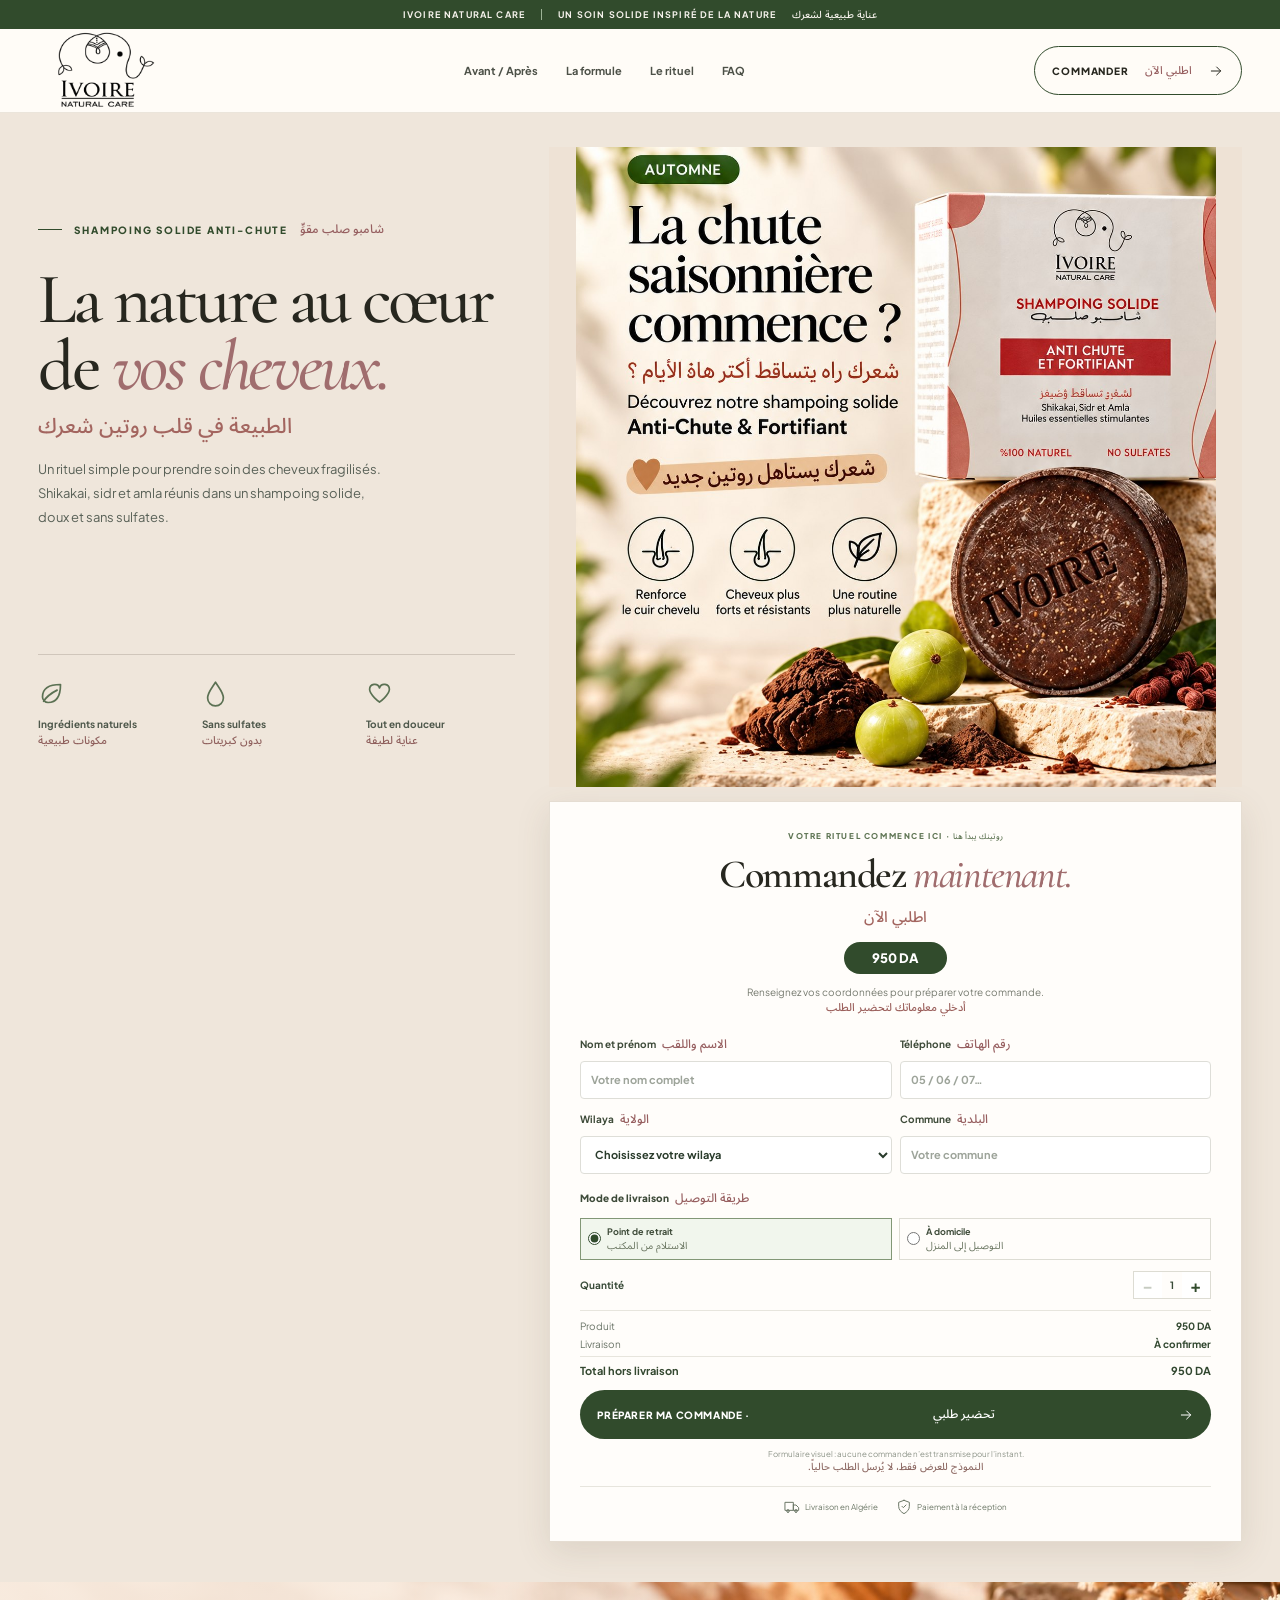
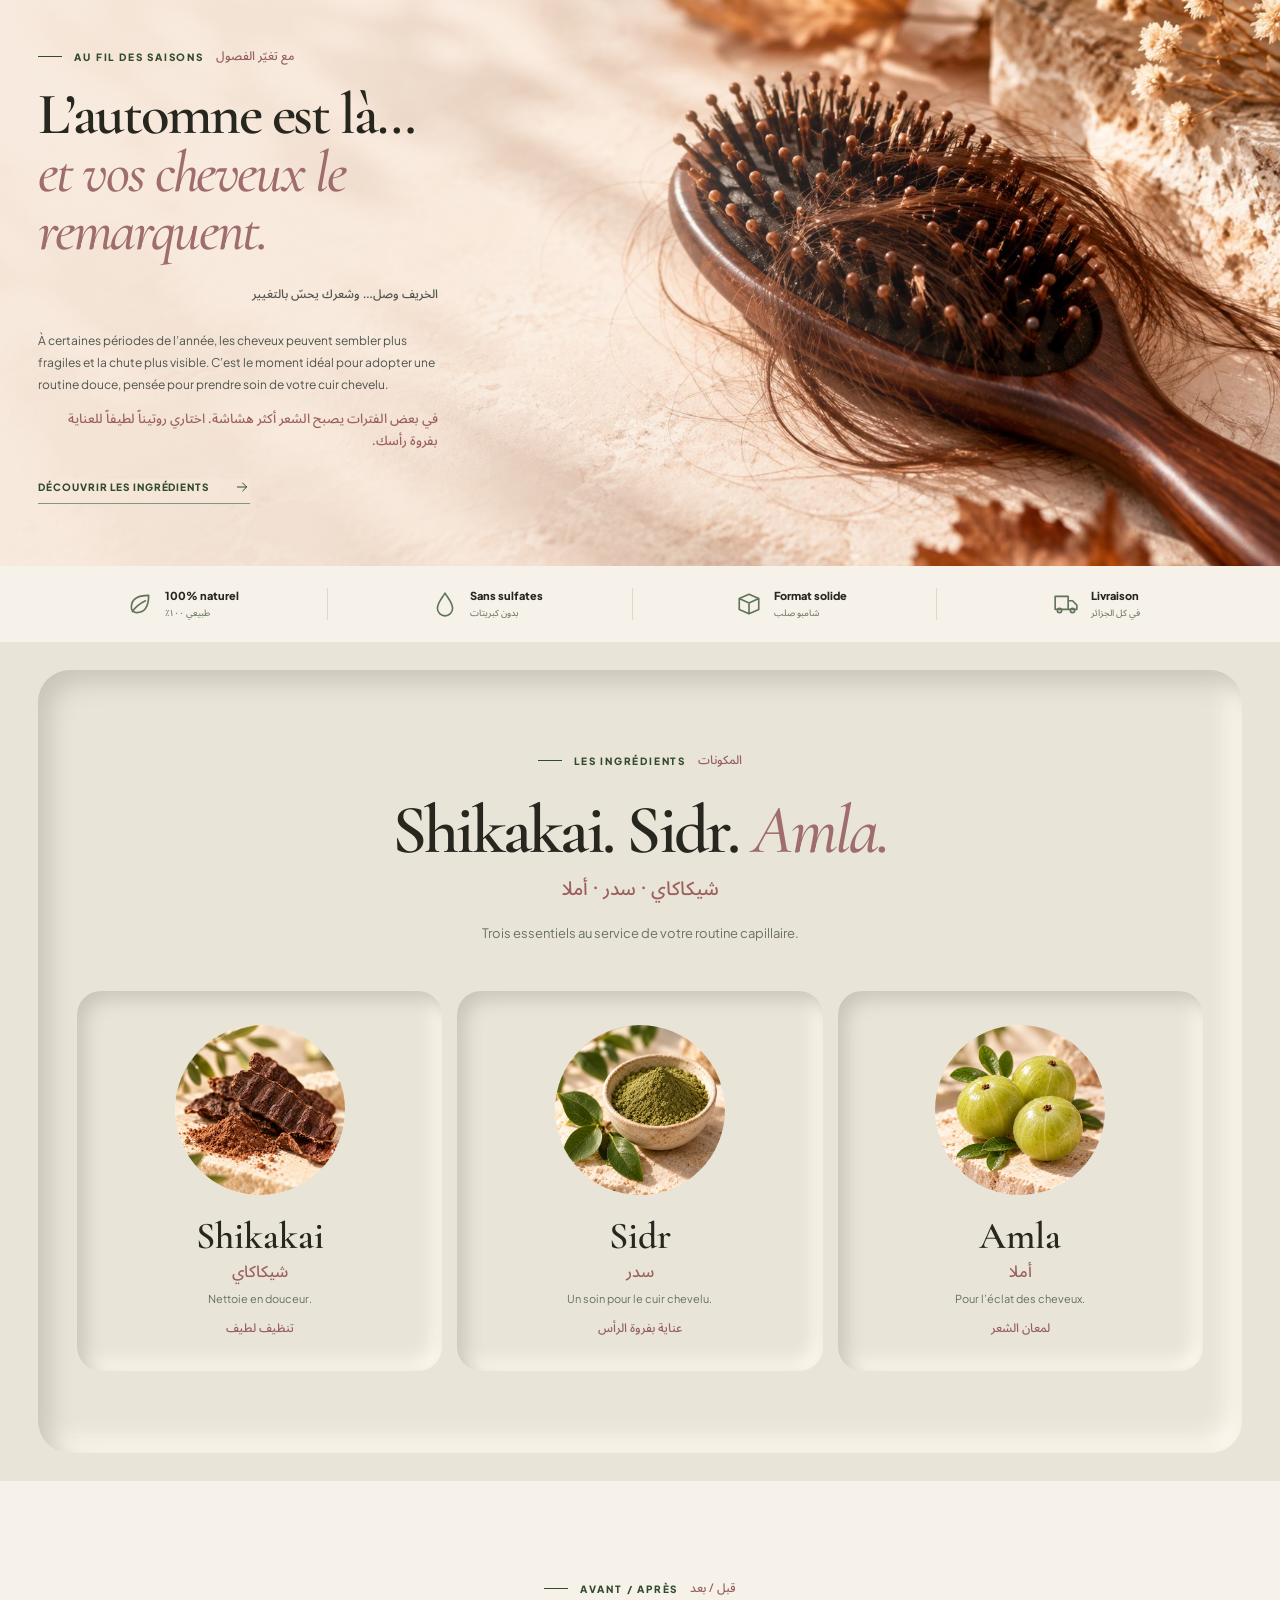
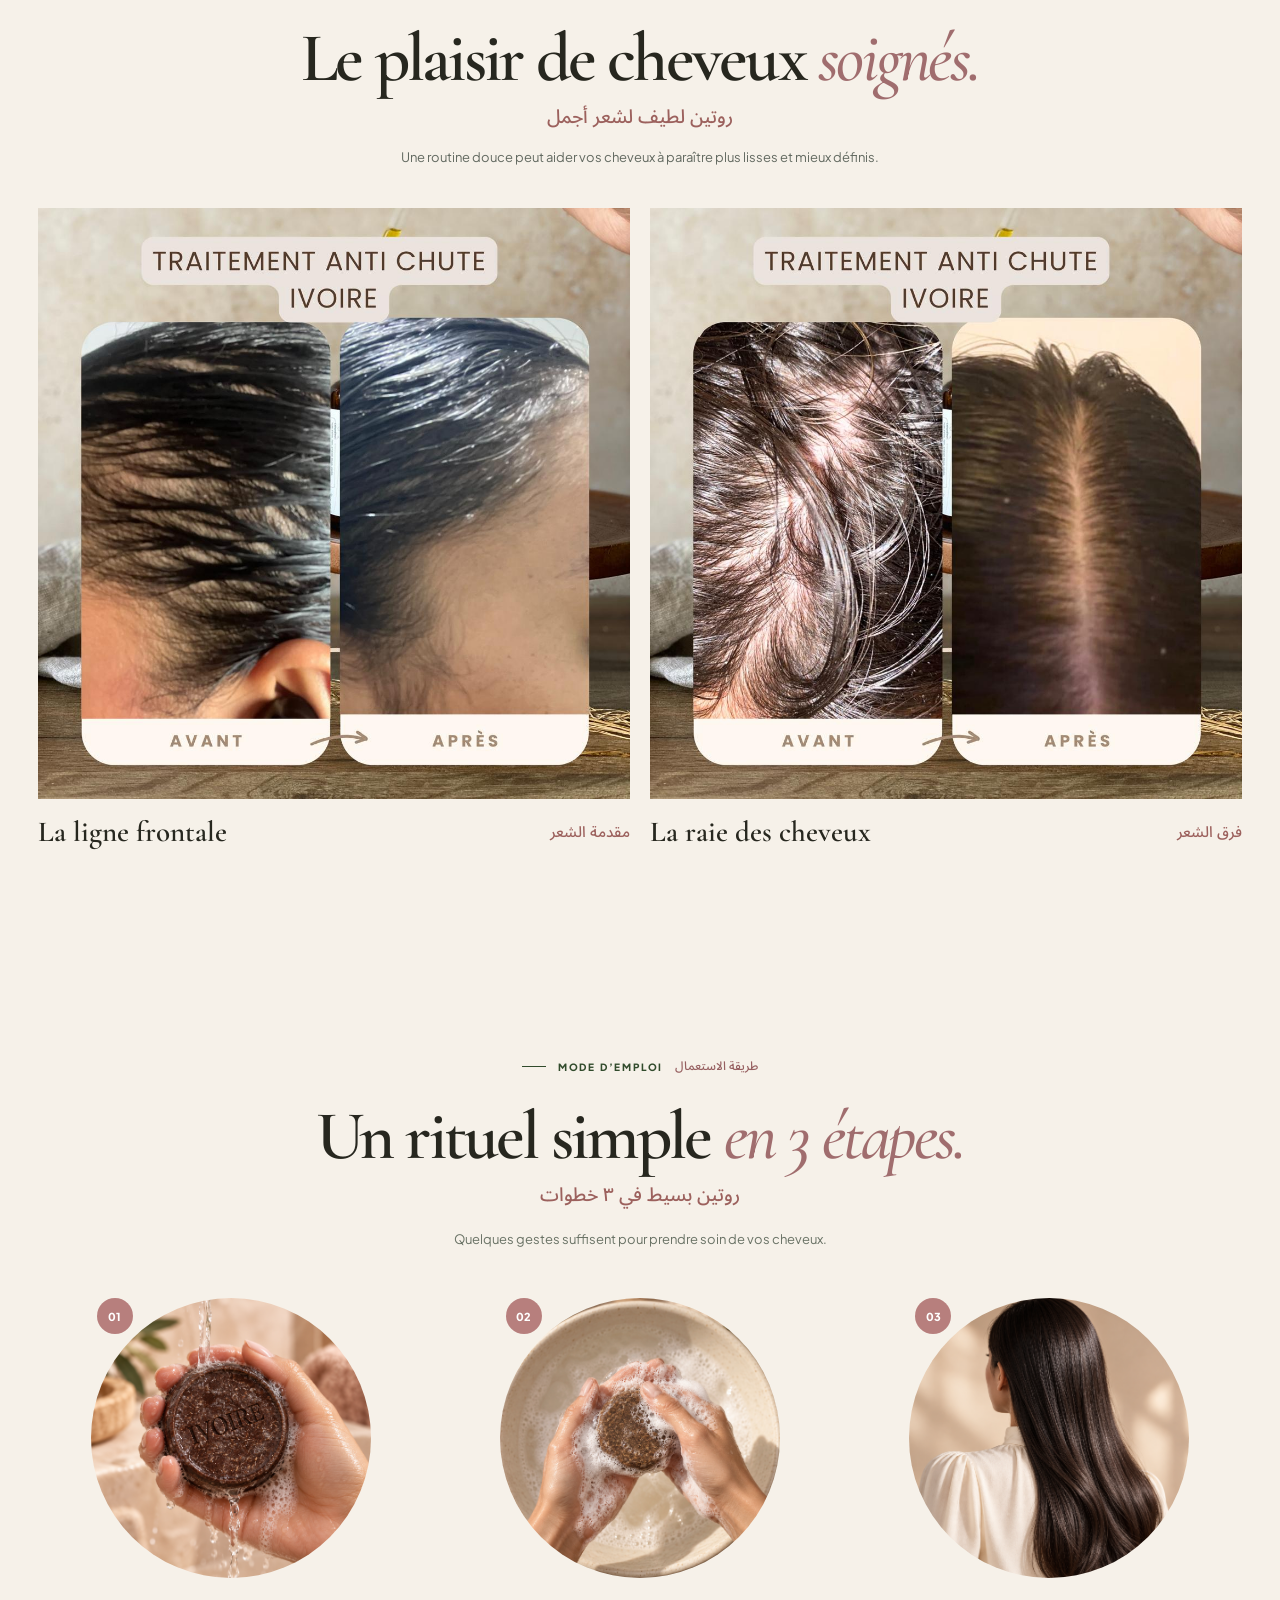
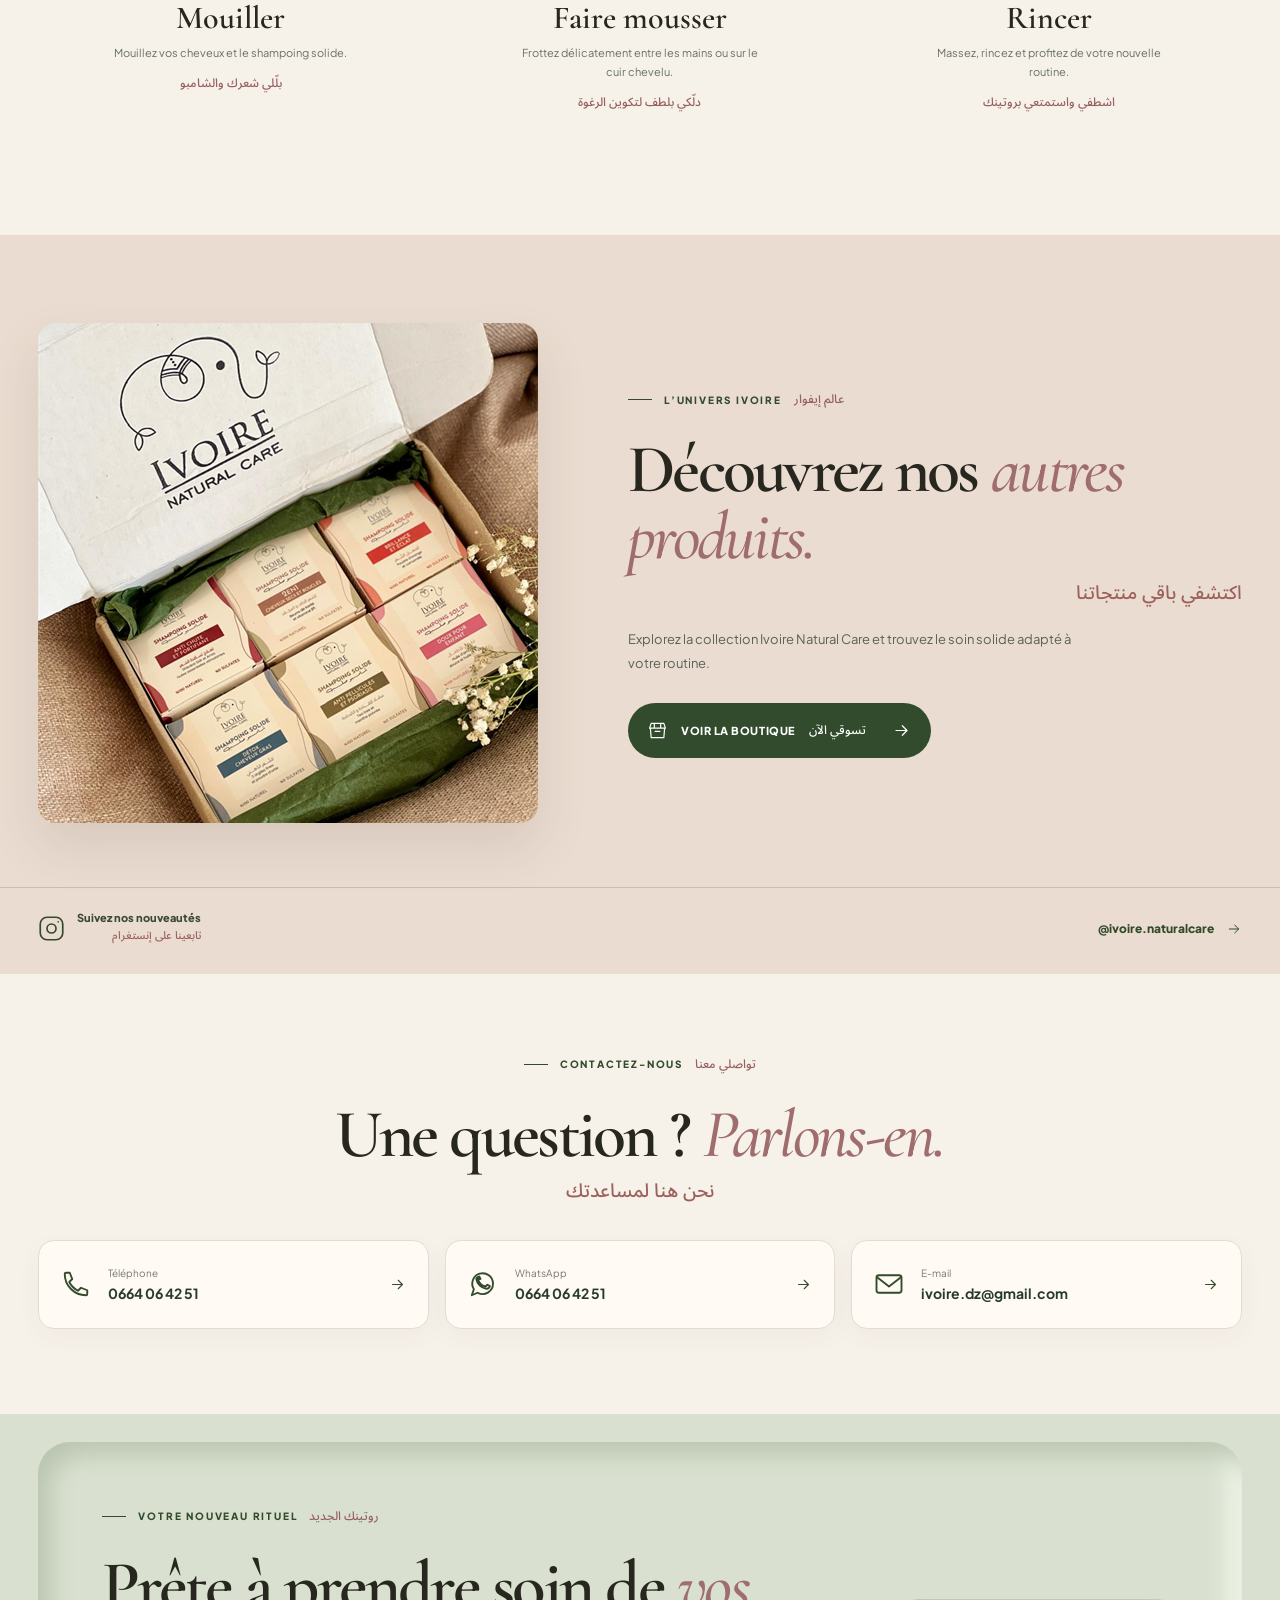
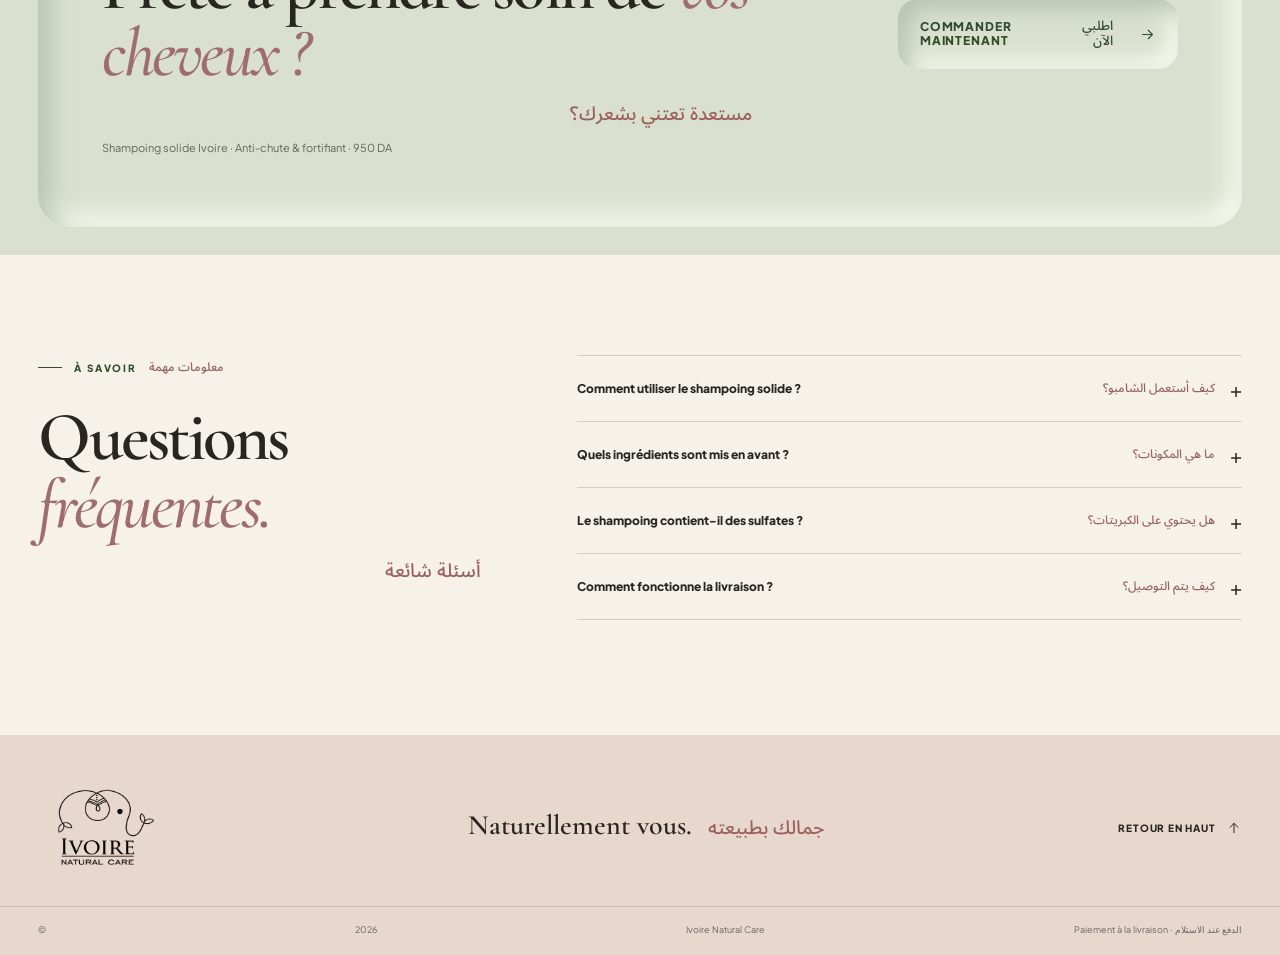
==== commit ef932b36: "Update Ivoire shop and visuals: index.html" ====
--- a/index.html
+++ b/index.html
@@ -9,7 +9,7 @@
   <link rel="preconnect" href="https://fonts.googleapis.com">
   <link rel="preconnect" href="https://fonts.gstatic.com" crossorigin>
   <link href="https://fonts.googleapis.com/css2?family=Cormorant+Garamond:wght@400;500;600;700&family=Noto+Sans+Arabic:wght@400;500;600;700&family=Plus+Jakarta+Sans:wght@400;500;600;700;800&display=swap" rel="stylesheet">
-  <link rel="stylesheet" href="styles.css?v=10">
+  <link rel="stylesheet" href="styles.css?v=11">
   <script src="app.js?v=1" defer></script>
 </head>
 <body>
@@ -23,6 +23,11 @@
     <symbol id="i-spark" viewBox="0 0 24 24"><path d="m12 2 1.8 6.2L20 10l-6.2 1.8L12 18l-1.8-6.2L4 10l6.2-1.8L12 2Zm7 13 .7 2.3L22 18l-2.3.7L19 21l-.7-2.3L16 18l2.3-.7L19 15Z"/></symbol>
     <symbol id="i-heart" viewBox="0 0 24 24"><path d="M20.8 8.3c0 5-8.8 11.3-8.8 11.3S3.2 13.3 3.2 8.3a4.5 4.5 0 0 1 8.8-1.2 4.5 4.5 0 0 1 8.8 1.2Z"/></symbol>
     <symbol id="i-check" viewBox="0 0 24 24"><path d="m4 12 5 5L20 6"/></symbol>
+    <symbol id="i-shop" viewBox="0 0 24 24"><path d="M3 9h18l-1 12H4L3 9Zm1-6h16l2 6H2l2-6Zm4 0v6m8-6v6M9 13h6"/></symbol>
+    <symbol id="i-phone" viewBox="0 0 24 24"><path d="M7 3H4a1 1 0 0 0-1 1c0 9.4 7.6 17 17 17a1 1 0 0 0 1-1v-3l-5-2-2.4 2.4a16 16 0 0 1-7-7L9 8 7 3Z"/></symbol>
+    <symbol id="i-mail" viewBox="0 0 24 24"><rect x="2" y="5" width="20" height="14" rx="2"/><path d="m3 7 9 7 9-7"/></symbol>
+    <symbol id="i-instagram" viewBox="0 0 24 24"><rect x="2" y="2" width="20" height="20" rx="6"/><circle cx="12" cy="12" r="4"/><path d="M18 6h.01"/></symbol>
+    <symbol id="i-whatsapp" viewBox="0 0 24 24"><path d="M20 11.7A8.3 8.3 0 0 1 7.7 19L3 21l1.7-4.8A8.3 8.3 0 1 1 20 11.7Z"/><path d="M8 8c.7 3.2 2.8 5.3 6 6l1.5-1.4 2 1c-.5 1.9-1.8 2.4-3.4 2.1-3.4-.5-6.9-4-7.4-7.4C6.4 7.7 7.1 6.5 9 6l1 2-2 0Z"/></symbol>
   </svg>
 
   <div class="announcement">Ivoire Natural Care <span class="announcement-sep"></span> Un soin solide inspiré de la nature <span class="ar" lang="ar" dir="rtl">عناية طبيعية لشعرك</span></div>
@@ -85,11 +90,21 @@
 
     <div class="trust-strip section-wrap" aria-label="Les essentiels Ivoire"><div><svg class="icon"><use href="#i-leaf"/></svg><span>100% naturel<br><small class="ar" lang="ar" dir="rtl">طبيعي ١٠٠٪</small></span></div><div><svg class="icon"><use href="#i-drop"/></svg><span>Sans sulfates<br><small class="ar" lang="ar" dir="rtl">بدون كبريتات</small></span></div><div><svg class="icon"><use href="#i-box"/></svg><span>Format solide<br><small class="ar" lang="ar" dir="rtl">شامبو صلب</small></span></div><div><svg class="icon"><use href="#i-truck"/></svg><span>Livraison<br><small class="ar" lang="ar" dir="rtl">في كل الجزائر</small></span></div></div>
 
-    <section class="ingredients" id="ingredients"><div class="section-wrap ingredients-inner"><div class="ingredients-top"><p class="eyebrow"><span></span> LES INGRÉDIENTS <span class="ar" lang="ar" dir="rtl">المكونات</span></p><h2>Shikakai. Sidr. <em>Amla.</em></h2><p class="ar section-ar" lang="ar" dir="rtl">شيكاكاي · سدر · أملا</p><p>Trois essentiels au service de votre routine capillaire.</p></div><div class="ingredient-grid"><article><img class="ingredient-photo" src="assets/ingredient-shikakai.jpg" alt="Gousses de shikakai" width="180" height="180" loading="lazy"><h3>Shikakai <span class="ar" lang="ar" dir="rtl">شيكاكاي</span></h3><p>Nettoie en douceur.</p><small class="ar" lang="ar" dir="rtl">تنظيف لطيف</small></article><article><img class="ingredient-photo" src="assets/ingredient-sidr.jpg" alt="Poudre de sidr et feuilles" width="180" height="180" loading="lazy"><h3>Sidr <span class="ar" lang="ar" dir="rtl">سدر</span></h3><p>Un soin pour le cuir chevelu.</p><small class="ar" lang="ar" dir="rtl">عناية بفروة الرأس</small></article><article><img class="ingredient-photo" src="assets/ingredient-amla.jpg" alt="Fruits verts amla" width="180" height="180" loading="lazy"><h3>Amla <span class="ar" lang="ar" dir="rtl">أملا</span></h3><p>Pour l’éclat des cheveux.</p><small class="ar" lang="ar" dir="rtl">لمعان الشعر</small></article></div></div></section>
+    <section class="ingredients" id="ingredients"><div class="section-wrap ingredients-inner"><div class="ingredients-top"><p class="eyebrow"><span></span> LES INGRÉDIENTS <span class="ar" lang="ar" dir="rtl">المكونات</span></p><h2>Shikakai. Sidr. <em>Amla.</em></h2><p class="ar section-ar" lang="ar" dir="rtl">شيكاكاي · سدر · أملا</p><p>Trois essentiels au service de votre routine capillaire.</p></div><div class="ingredient-grid"><article><img class="ingredient-photo" src="assets/ingredient-shikakai-v2.png" alt="Gousses de shikakai" width="500" height="500" loading="eager"><h3>Shikakai <span class="ar" lang="ar" dir="rtl">شيكاكاي</span></h3><p>Nettoie en douceur.</p><small class="ar" lang="ar" dir="rtl">تنظيف لطيف</small></article><article><img class="ingredient-photo" src="assets/ingredient-sidr-v2.png" alt="Poudre de sidr et feuilles" width="500" height="500" loading="eager"><h3>Sidr <span class="ar" lang="ar" dir="rtl">سدر</span></h3><p>Un soin pour le cuir chevelu.</p><small class="ar" lang="ar" dir="rtl">عناية بفروة الرأس</small></article><article><img class="ingredient-photo" src="assets/ingredient-amla-v2.png" alt="Fruits verts amla" width="500" height="500" loading="eager"><h3>Amla <span class="ar" lang="ar" dir="rtl">أملا</span></h3><p>Pour l’éclat des cheveux.</p><small class="ar" lang="ar" dir="rtl">لمعان الشعر</small></article></div></div></section>
 
-    <section class="before-after section-wrap" id="avant-apres" aria-labelledby="before-after-title"><div class="before-after-head"><p class="eyebrow"><span></span> AVANT / APRÈS <span class="ar" lang="ar" dir="rtl">قبل / بعد</span></p><h2 id="before-after-title">Le plaisir de cheveux <em>soignés.</em></h2><p class="ar section-ar" lang="ar" dir="rtl">روتين لطيف لشعر أجمل</p><p>Une routine douce peut aider vos cheveux à paraître plus lisses et mieux définis.</p></div><div class="before-after-grid"><figure><div class="comparison-photo"><img src="assets/avant-apres-lisse.jpg" alt="Illustration comparative de cheveux longs avant et après une routine de soin" width="1536" height="1024" loading="lazy"><span class="before-label">Avant <b class="ar" lang="ar" dir="rtl">قبل</b></span><span class="after-label">Après <b class="ar" lang="ar" dir="rtl">بعد</b></span></div><figcaption>Cheveux plus lisses <span class="ar" lang="ar" dir="rtl">شعر أكثر نعومة</span></figcaption></figure><figure><div class="comparison-photo"><img src="assets/avant-apres-boucles.jpg" alt="Illustration comparative de cheveux bouclés avant et après une routine de soin" width="1536" height="1024" loading="lazy"><span class="before-label">Avant <b class="ar" lang="ar" dir="rtl">قبل</b></span><span class="after-label">Après <b class="ar" lang="ar" dir="rtl">بعد</b></span></div><figcaption>Boucles mieux définies <span class="ar" lang="ar" dir="rtl">تموّجات أوضح</span></figcaption></figure></div></section>
+    <section class="before-after section-wrap" id="avant-apres" aria-labelledby="before-after-title"><div class="before-after-head"><p class="eyebrow"><span></span> AVANT / APRÈS <span class="ar" lang="ar" dir="rtl">قبل / بعد</span></p><h2 id="before-after-title">Le plaisir de cheveux <em>soignés.</em></h2><p class="ar section-ar" lang="ar" dir="rtl">روتين لطيف لشعر أجمل</p><p>Une routine douce peut aider vos cheveux à paraître plus lisses et mieux définis.</p></div><div class="before-after-grid"><figure><div class="comparison-photo"><img src="assets/avant-apres-ligne.jpg" alt="Comparaison avant et après de la ligne frontale fournie par Ivoire" width="1080" height="1080" loading="lazy"></div><figcaption>La ligne frontale <span class="ar" lang="ar" dir="rtl">مقدمة الشعر</span></figcaption></figure><figure><div class="comparison-photo"><img src="assets/avant-apres-raie.jpg" alt="Comparaison avant et après de la raie des cheveux fournie par Ivoire" width="1080" height="1080" loading="lazy"></div><figcaption>La raie des cheveux <span class="ar" lang="ar" dir="rtl">فرق الشعر</span></figcaption></figure></div></section>
 
     <section class="ritual section-wrap" id="rituel"><div class="ritual-head"><p class="eyebrow"><span></span> MODE D’EMPLOI <span class="ar" lang="ar" dir="rtl">طريقة الاستعمال</span></p><h2>Un rituel simple <em>en 3 étapes.</em></h2><p class="ar section-ar" lang="ar" dir="rtl">روتين بسيط في ٣ خطوات</p><p>Quelques gestes suffisent pour prendre soin de vos cheveux.</p></div><div class="ritual-grid"><article><div class="ritual-photo"><img src="assets/rituel-mouiller.png" alt="Main mouillant le shampoing solide Ivoire" loading="lazy"><span>01</span></div><h3>Mouiller</h3><p>Mouillez vos cheveux et le shampoing solide.</p><small class="ar" lang="ar" dir="rtl">بلّلي شعرك والشامبو</small></article><article><div class="ritual-photo"><img src="assets/rituel-mousser.png" alt="Mains faisant mousser le shampoing solide" loading="lazy"><span>02</span></div><h3>Faire mousser</h3><p>Frottez délicatement entre les mains ou sur le cuir chevelu.</p><small class="ar" lang="ar" dir="rtl">دلّكي بلطف لتكوين الرغوة</small></article><article><div class="ritual-photo"><img src="assets/rituel-rincer.png" alt="Cheveux brillants après rinçage" loading="lazy"><span>03</span></div><h3>Rincer</h3><p>Massez, rincez et profitez de votre nouvelle routine.</p><small class="ar" lang="ar" dir="rtl">اشطفي واستمتعي بروتينك</small></article></div></section>
+
+    <section class="more-products" aria-labelledby="more-products-title">
+      <div class="section-wrap more-products-grid">
+        <div class="more-products-photo"><img src="assets/collection-ivoire-500.png" alt="Coffret Ivoire Natural Care réunissant plusieurs shampoings solides" width="500" height="500" loading="lazy"></div>
+        <div class="more-products-copy"><p class="eyebrow"><span></span> L’UNIVERS IVOIRE <span class="ar" lang="ar" dir="rtl">عالم إيفوار</span></p><h2 id="more-products-title">Découvrez nos <em>autres produits.</em></h2><p class="ar section-ar" lang="ar" dir="rtl">اكتشفي باقي منتجاتنا</p><p>Explorez la collection Ivoire Natural Care et trouvez le soin solide adapté à votre routine.</p><a class="shop-button" href="https://ivoirenaturalcare.com/shop/?v=1663943fa02b" target="_blank" rel="noopener noreferrer"><svg class="icon"><use href="#i-shop"/></svg> Voir la boutique <span class="ar" lang="ar" dir="rtl">تسوقي الآن</span><svg class="icon"><use href="#i-arrow"/></svg></a></div>
+      </div>
+      <div class="section-wrap social-bar"><div><svg class="icon"><use href="#i-instagram"/></svg><span>Suivez nos nouveautés <small class="ar" lang="ar" dir="rtl">تابعينا على إنستغرام</small></span></div><a href="https://www.instagram.com/ivoire.naturalcare?stkn=MWdpM3JlcjRsY3dwMg%3D%3D&amp;utm_source=qr" target="_blank" rel="noopener noreferrer">@ivoire.naturalcare <svg class="icon"><use href="#i-arrow"/></svg></a></div>
+    </section>
+
+    <section class="contact-block section-wrap" id="contact"><div class="contact-head"><p class="eyebrow"><span></span> CONTACTEZ-NOUS <span class="ar" lang="ar" dir="rtl">تواصلي معنا</span></p><h2>Une question ? <em>Parlons-en.</em></h2><p class="ar section-ar" lang="ar" dir="rtl">نحن هنا لمساعدتك</p></div><div class="contact-grid"><a href="tel:+213664064251"><svg class="icon"><use href="#i-phone"/></svg><span>Téléphone <strong>0664 06 42 51</strong></span><svg class="icon link-arrow"><use href="#i-arrow"/></svg></a><a href="https://wa.me/213664064251" target="_blank" rel="noopener noreferrer"><svg class="icon"><use href="#i-whatsapp"/></svg><span>WhatsApp <strong>0664 06 42 51</strong></span><svg class="icon link-arrow"><use href="#i-arrow"/></svg></a><a href="mailto:ivoire.dz@gmail.com"><svg class="icon"><use href="#i-mail"/></svg><span>E-mail <strong>ivoire.dz@gmail.com</strong></span><svg class="icon link-arrow"><use href="#i-arrow"/></svg></a></div></section>
 
     <section class="last-cta"><div class="section-wrap last-cta-inner"><div><p class="eyebrow"><span></span> VOTRE NOUVEAU RITUEL <span class="ar" lang="ar" dir="rtl">روتينك الجديد</span></p><h2>Prête à prendre soin de <em>vos cheveux ?</em></h2><p class="ar section-ar" lang="ar" dir="rtl">مستعدة تعتني بشعرك؟</p><p>Shampoing solide Ivoire · Anti-chute & fortifiant · 950 DA</p></div><a class="btn-creuse" href="#commande-form">Commander maintenant <span class="ar" lang="ar" dir="rtl">اطلبي الآن</span> <svg class="icon"><use href="#i-arrow"/></svg></a></div></section>
 
--- a/styles.css
+++ b/styles.css
@@ -34,3 +34,10 @@
 .autumn-copy>p.autumn-detail{font-size:13px;line-height:1.7;color:#9c615d;margin:-12px 0 22px}.form-intro .ar{font-size:11px;color:#9c615d}.form-foot .ar{font-size:10px;color:#8e6a64}
 .brand{height:84px}.ingredient-grid h3 .ar{display:block;font-size:16px;line-height:1.4;color:#9c615d;margin-top:2px}
 @media(max-width:700px){.brand{height:69px}.ingredient-grid h3 .ar{font-size:12px}}
+
+/* Supplied before/after photography and stable ingredient thumbnails. */
+.comparison-photo{aspect-ratio:1}.comparison-photo img{object-fit:contain}.ingredient-photo{aspect-ratio:1;image-rendering:auto;background:#e9e4d8}
+
+/* Collection, Instagram and direct contact. */
+.more-products{background:#eadcd0}.more-products-grid{display:grid;grid-template-columns:minmax(0,500px) minmax(0,1fr);gap:clamp(42px,7vw,115px);align-items:center;padding-top:88px;padding-bottom:64px}.more-products-photo{width:min(100%,500px);aspect-ratio:1;overflow:hidden;border-radius:18px;box-shadow:0 24px 50px #5c4a3c20}.more-products-photo img{width:100%;height:100%;object-fit:cover}.more-products-copy h2,.contact-head h2{font-family:'Cormorant Garamond',serif;font-size:clamp(52px,5.3vw,78px);line-height:.98;letter-spacing:-.04em;font-weight:600;margin:0}.more-products-copy h2 em,.contact-head h2 em{font-weight:500;color:#a06d6e}.more-products-copy>p:not(.eyebrow):not(.section-ar){font-size:13px;line-height:1.85;color:#5a6157;max-width:470px;margin:18px 0 28px}.shop-button{display:inline-flex;align-items:center;gap:14px;padding:15px 20px;border-radius:50px;background:var(--green);color:#fff;font-size:11px;text-transform:uppercase;letter-spacing:.05em;font-weight:800}.shop-button:hover{background:#1f361f}.shop-button .icon{width:19px;height:19px}.shop-button .ar{font-size:12px}.shop-button .icon:last-child{margin-left:12px}.social-bar{border-top:1px solid #cbbdb0;padding-top:23px;padding-bottom:27px;display:flex;align-items:center;justify-content:space-between;gap:20px}.social-bar>div,.social-bar>a{display:flex;align-items:center;gap:12px}.social-bar>div>.icon{width:27px;height:27px;stroke:var(--green)}.social-bar span{font-size:11px;font-weight:800;color:#394b38}.social-bar small.ar{display:block;color:#9c615d;font-size:11px;font-weight:500}.social-bar>a{font-size:12px;font-weight:800;color:var(--green)}.social-bar>a:hover{text-decoration:underline}.social-bar>a .icon{width:16px;height:16px}.contact-block{padding-top:78px;padding-bottom:85px}.contact-head{text-align:center;margin:0 auto 32px}.contact-head .eyebrow{justify-content:center}.contact-grid{display:grid;grid-template-columns:repeat(3,minmax(0,1fr));gap:16px}.contact-grid>a{display:flex;align-items:center;gap:17px;min-width:0;background:#fffaf3;border:1px solid #e3dcd0;border-radius:16px;padding:26px 22px;box-shadow:0 8px 26px #5c4a3c0b;transition:transform .18s,box-shadow .18s}.contact-grid>a:hover{transform:translateY(-3px);box-shadow:0 12px 30px #5c4a3c18}.contact-grid>a>.icon:first-child{width:30px;height:30px;stroke:var(--green)}.contact-grid>a span{font-size:10px;color:#767a70;min-width:0}.contact-grid>a strong{display:block;font-size:14px;color:#273b2a;margin-top:5px;overflow-wrap:anywhere}.contact-grid>a .link-arrow{width:17px;height:17px;margin-left:auto;stroke:var(--green)}
+@media(max-width:700px){.more-products-grid{grid-template-columns:1fr;gap:30px;padding-top:65px;padding-bottom:40px}.more-products-photo{margin:0 auto}.more-products-copy h2,.contact-head h2{font-size:clamp(48px,11vw,68px)}.social-bar{align-items:flex-start;flex-direction:column;gap:14px}.contact-block{padding-top:65px;padding-bottom:70px}.contact-grid{grid-template-columns:1fr;gap:10px}.contact-grid>a{padding:19px 20px}}
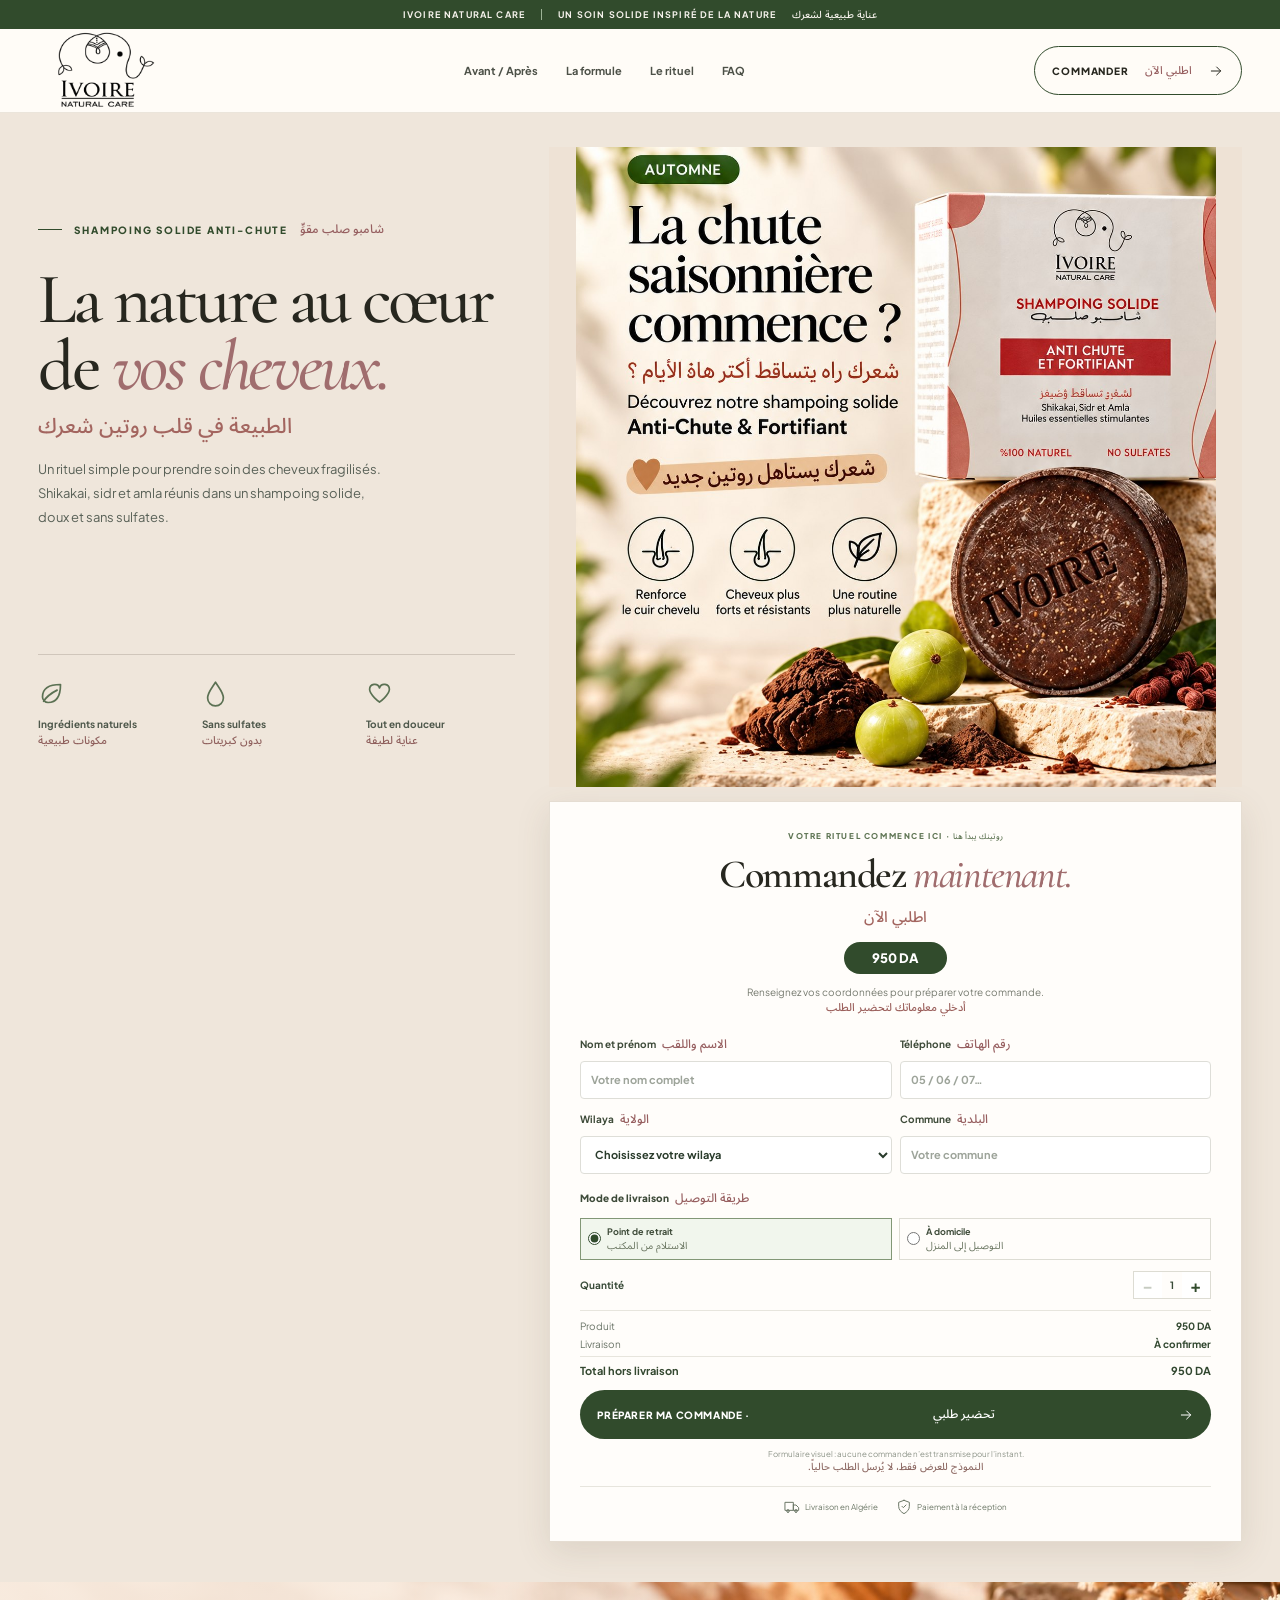
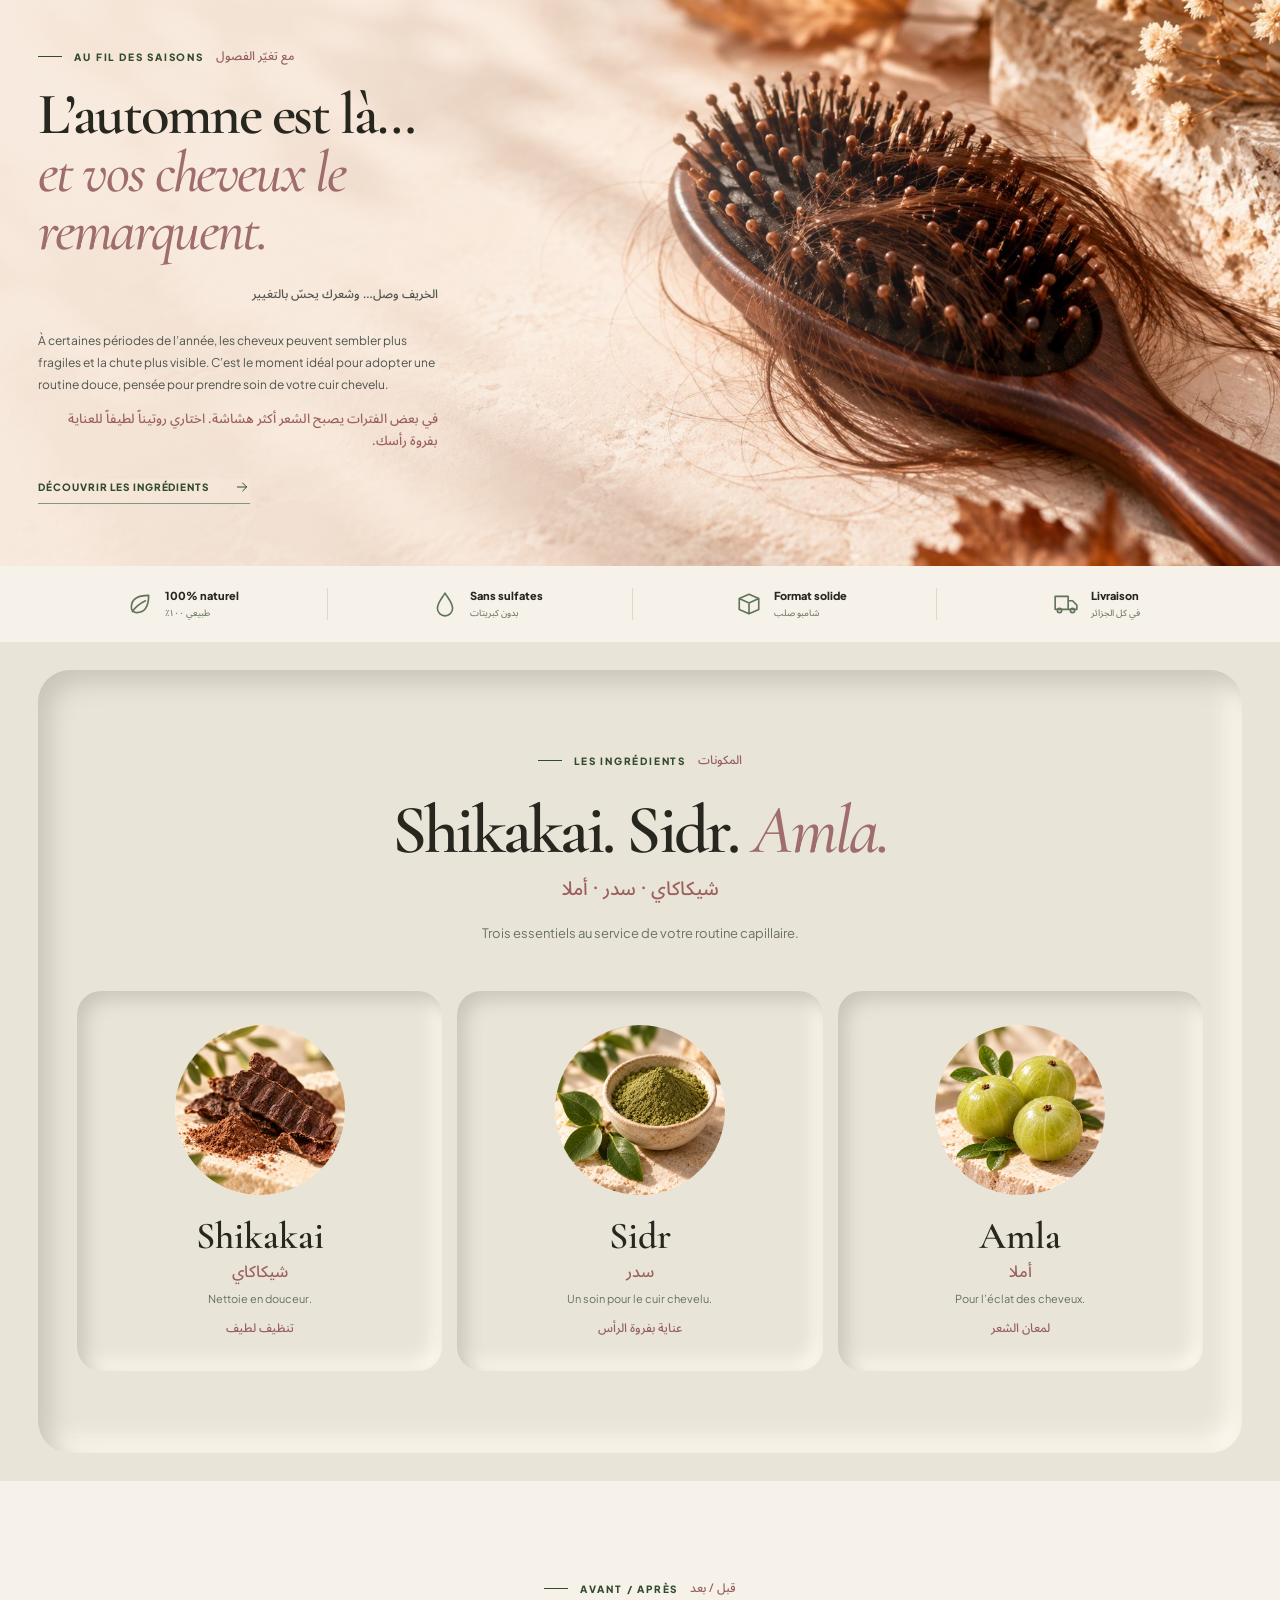
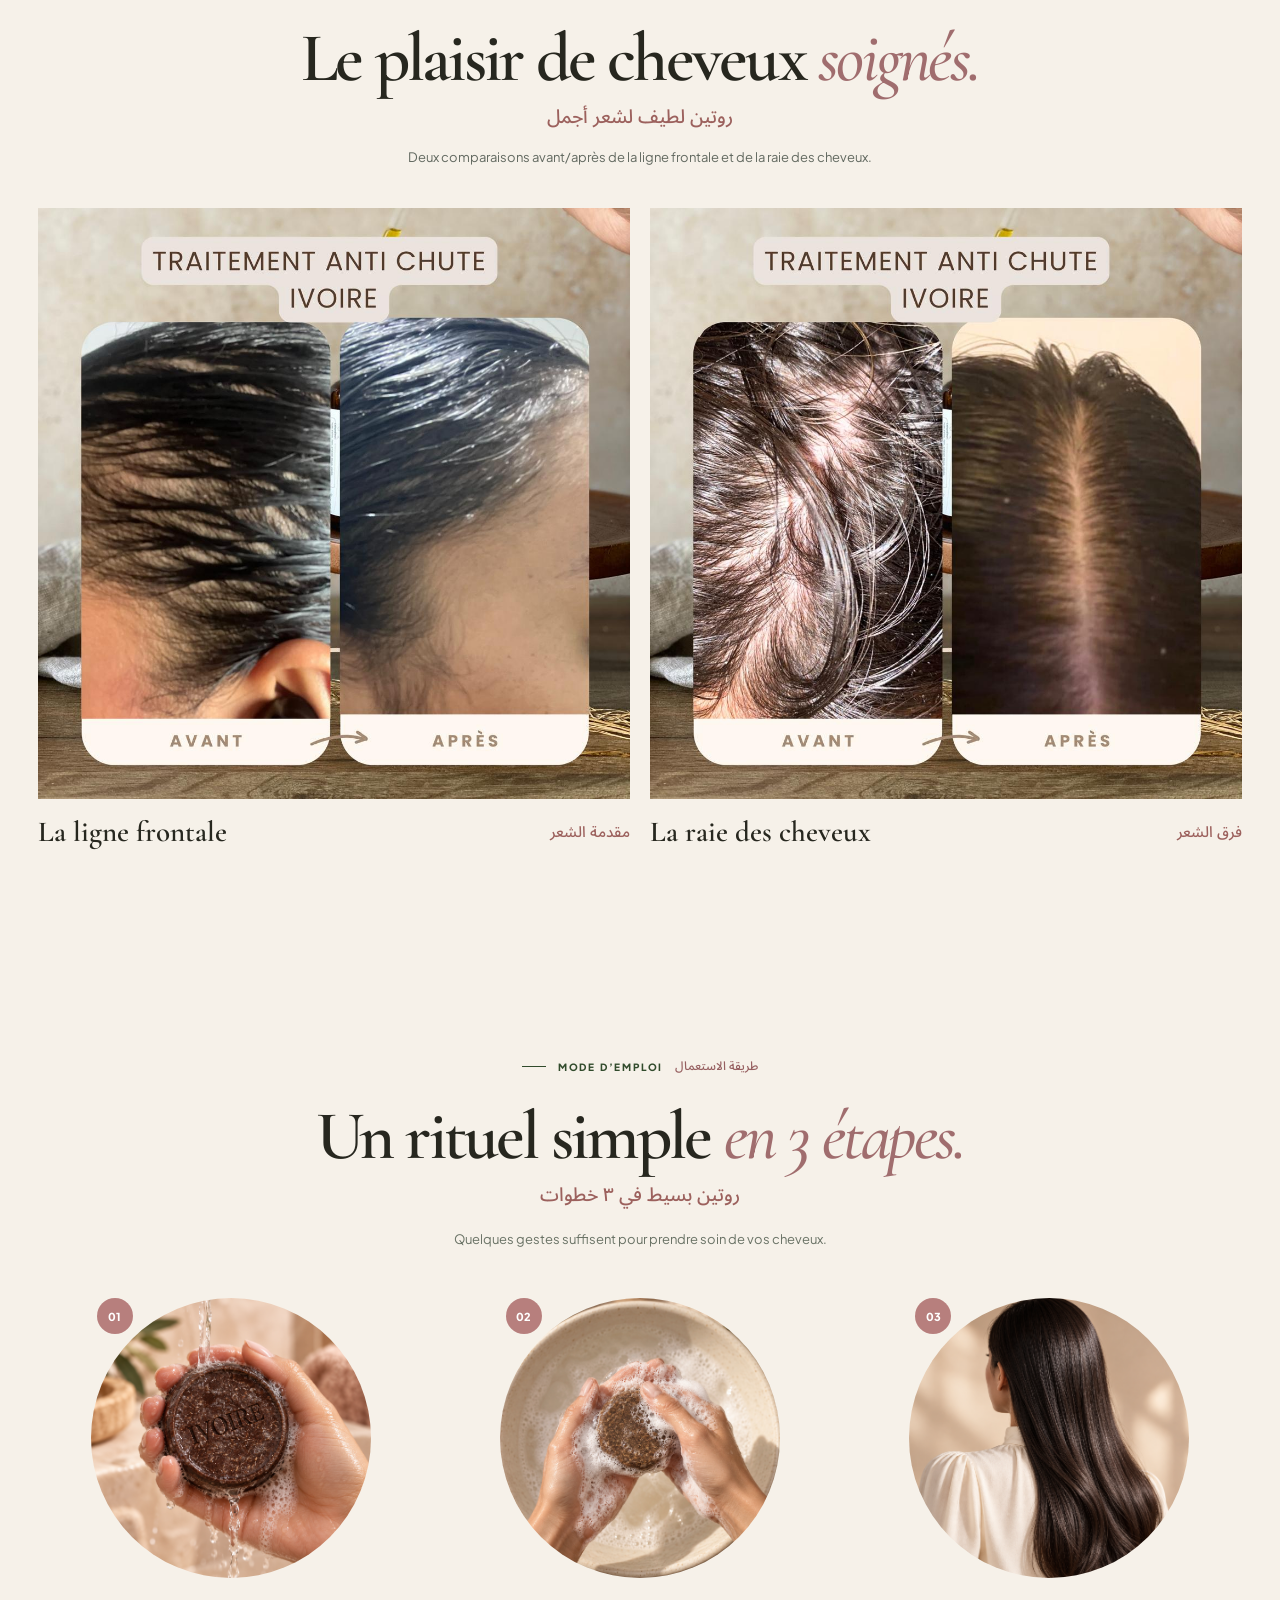
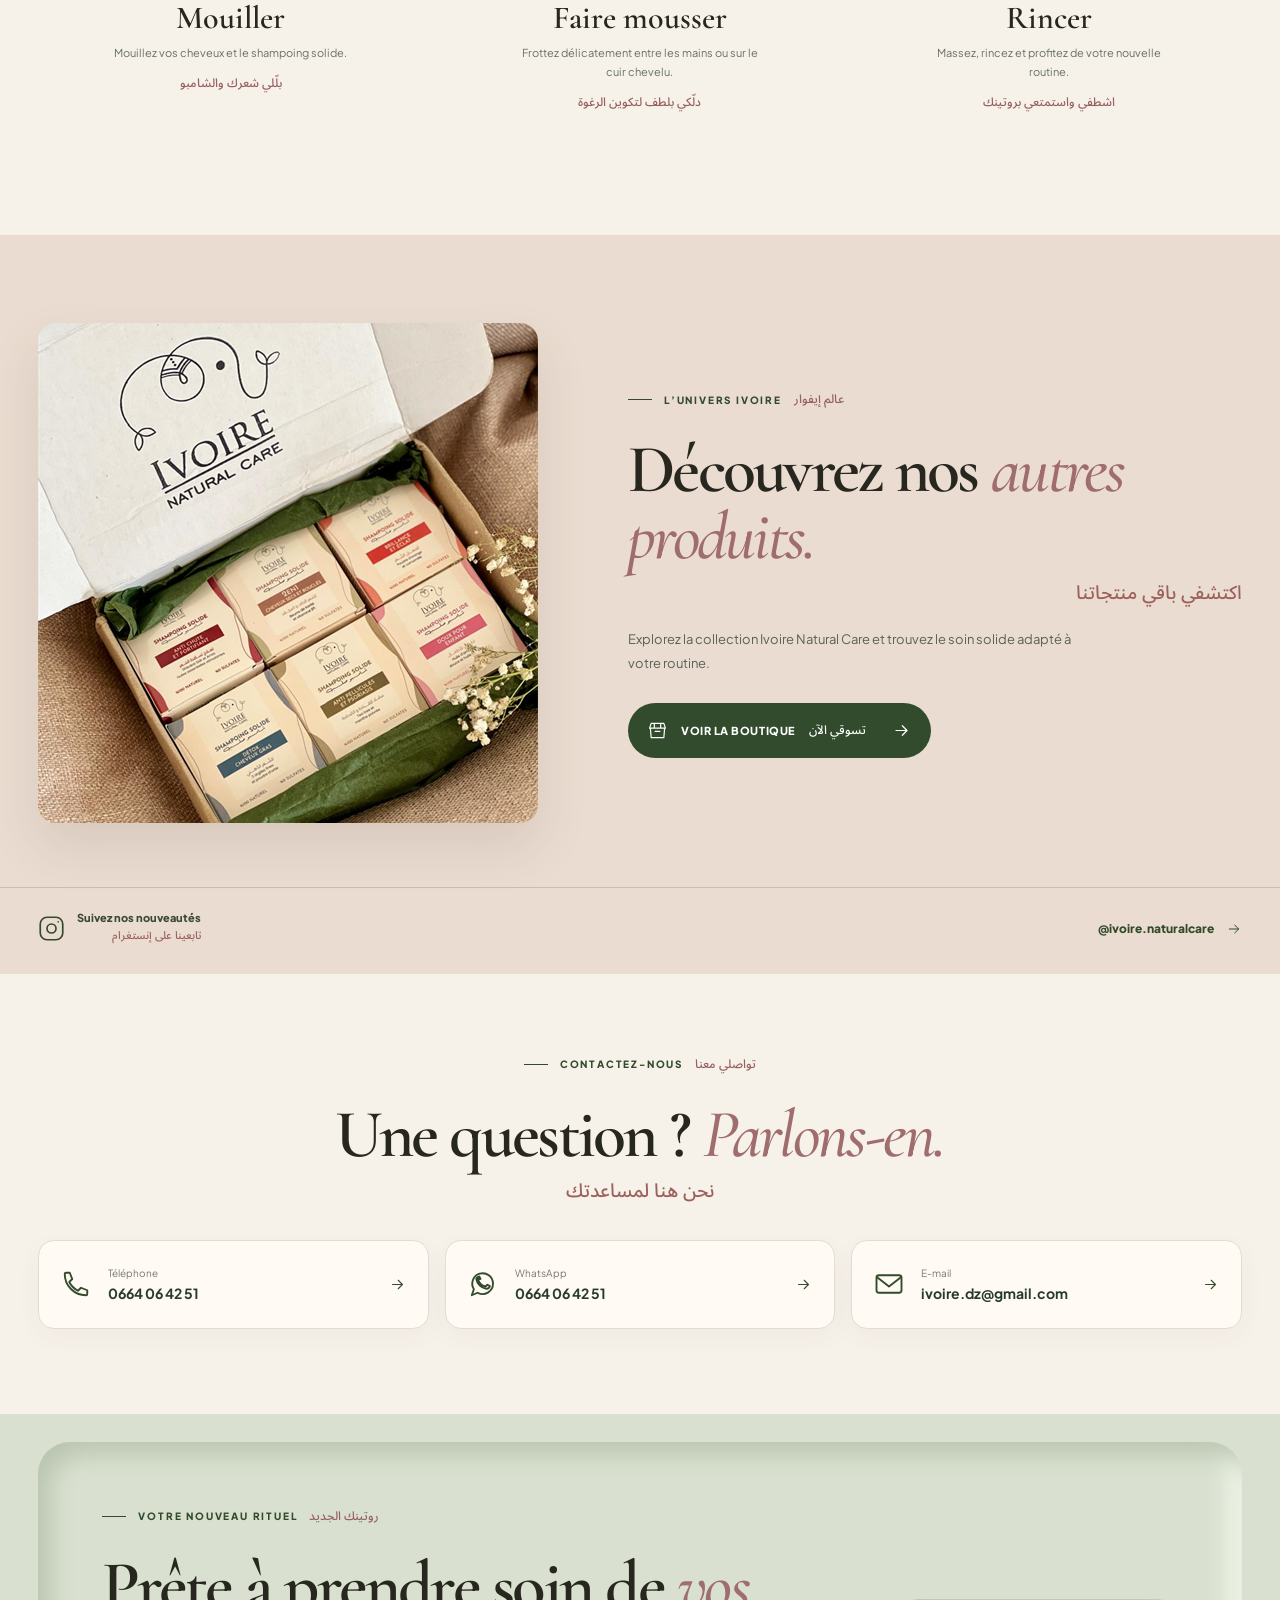
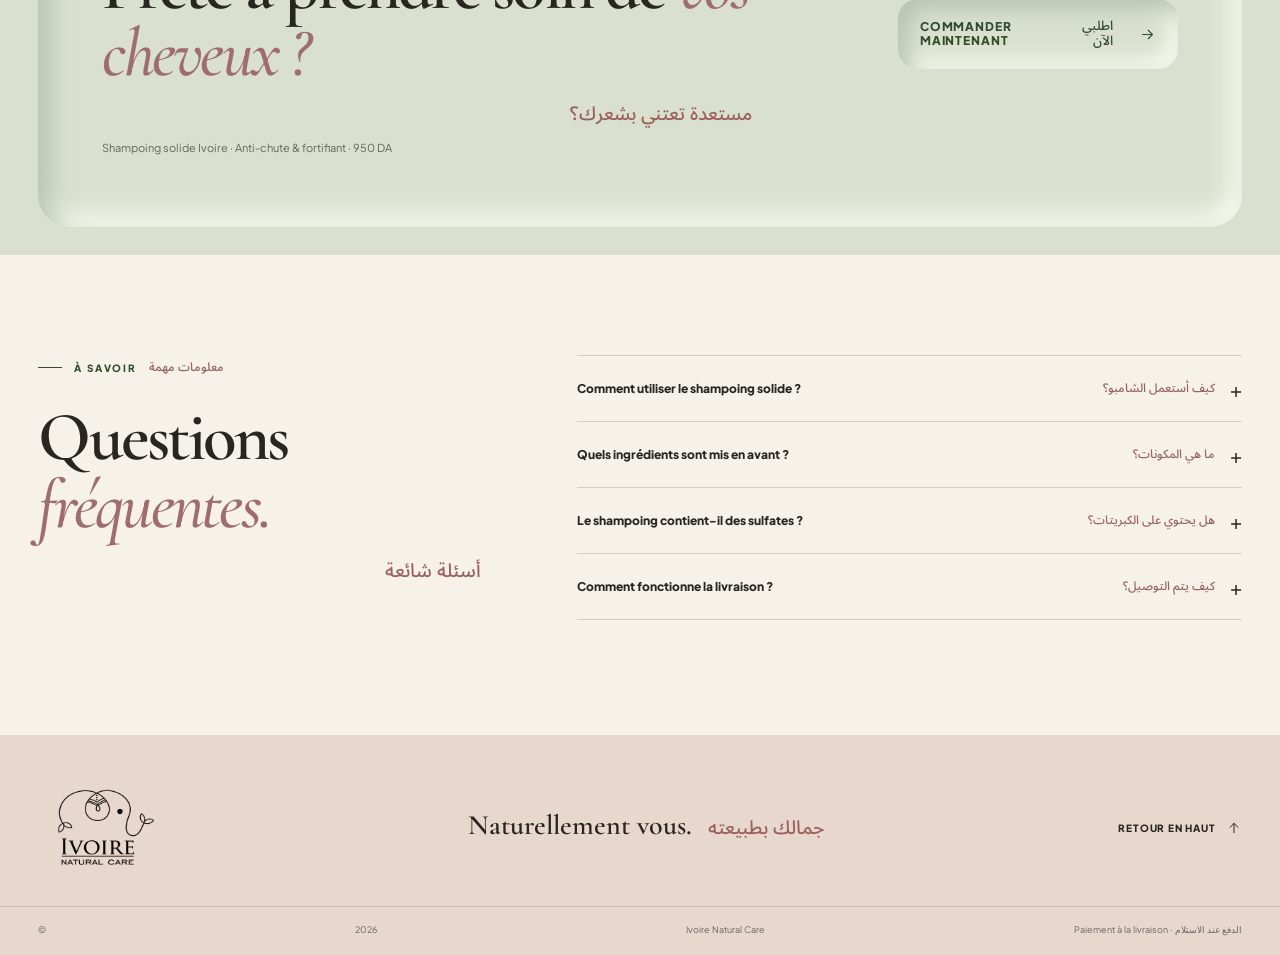
==== commit 22b03cde: "Update Ivoire comparison description" ====
--- a/index.html
+++ b/index.html
@@ -92,7 +92,7 @@
 
     <section class="ingredients" id="ingredients"><div class="section-wrap ingredients-inner"><div class="ingredients-top"><p class="eyebrow"><span></span> LES INGRÉDIENTS <span class="ar" lang="ar" dir="rtl">المكونات</span></p><h2>Shikakai. Sidr. <em>Amla.</em></h2><p class="ar section-ar" lang="ar" dir="rtl">شيكاكاي · سدر · أملا</p><p>Trois essentiels au service de votre routine capillaire.</p></div><div class="ingredient-grid"><article><img class="ingredient-photo" src="assets/ingredient-shikakai-v2.png" alt="Gousses de shikakai" width="500" height="500" loading="eager"><h3>Shikakai <span class="ar" lang="ar" dir="rtl">شيكاكاي</span></h3><p>Nettoie en douceur.</p><small class="ar" lang="ar" dir="rtl">تنظيف لطيف</small></article><article><img class="ingredient-photo" src="assets/ingredient-sidr-v2.png" alt="Poudre de sidr et feuilles" width="500" height="500" loading="eager"><h3>Sidr <span class="ar" lang="ar" dir="rtl">سدر</span></h3><p>Un soin pour le cuir chevelu.</p><small class="ar" lang="ar" dir="rtl">عناية بفروة الرأس</small></article><article><img class="ingredient-photo" src="assets/ingredient-amla-v2.png" alt="Fruits verts amla" width="500" height="500" loading="eager"><h3>Amla <span class="ar" lang="ar" dir="rtl">أملا</span></h3><p>Pour l’éclat des cheveux.</p><small class="ar" lang="ar" dir="rtl">لمعان الشعر</small></article></div></div></section>
 
-    <section class="before-after section-wrap" id="avant-apres" aria-labelledby="before-after-title"><div class="before-after-head"><p class="eyebrow"><span></span> AVANT / APRÈS <span class="ar" lang="ar" dir="rtl">قبل / بعد</span></p><h2 id="before-after-title">Le plaisir de cheveux <em>soignés.</em></h2><p class="ar section-ar" lang="ar" dir="rtl">روتين لطيف لشعر أجمل</p><p>Une routine douce peut aider vos cheveux à paraître plus lisses et mieux définis.</p></div><div class="before-after-grid"><figure><div class="comparison-photo"><img src="assets/avant-apres-ligne.jpg" alt="Comparaison avant et après de la ligne frontale fournie par Ivoire" width="1080" height="1080" loading="lazy"></div><figcaption>La ligne frontale <span class="ar" lang="ar" dir="rtl">مقدمة الشعر</span></figcaption></figure><figure><div class="comparison-photo"><img src="assets/avant-apres-raie.jpg" alt="Comparaison avant et après de la raie des cheveux fournie par Ivoire" width="1080" height="1080" loading="lazy"></div><figcaption>La raie des cheveux <span class="ar" lang="ar" dir="rtl">فرق الشعر</span></figcaption></figure></div></section>
+    <section class="before-after section-wrap" id="avant-apres" aria-labelledby="before-after-title"><div class="before-after-head"><p class="eyebrow"><span></span> AVANT / APRÈS <span class="ar" lang="ar" dir="rtl">قبل / بعد</span></p><h2 id="before-after-title">Le plaisir de cheveux <em>soignés.</em></h2><p class="ar section-ar" lang="ar" dir="rtl">روتين لطيف لشعر أجمل</p><p>Deux comparaisons avant/après de la ligne frontale et de la raie des cheveux.</p></div><div class="before-after-grid"><figure><div class="comparison-photo"><img src="assets/avant-apres-ligne.jpg" alt="Comparaison avant et après de la ligne frontale fournie par Ivoire" width="1080" height="1080" loading="lazy"></div><figcaption>La ligne frontale <span class="ar" lang="ar" dir="rtl">مقدمة الشعر</span></figcaption></figure><figure><div class="comparison-photo"><img src="assets/avant-apres-raie.jpg" alt="Comparaison avant et après de la raie des cheveux fournie par Ivoire" width="1080" height="1080" loading="lazy"></div><figcaption>La raie des cheveux <span class="ar" lang="ar" dir="rtl">فرق الشعر</span></figcaption></figure></div></section>
 
     <section class="ritual section-wrap" id="rituel"><div class="ritual-head"><p class="eyebrow"><span></span> MODE D’EMPLOI <span class="ar" lang="ar" dir="rtl">طريقة الاستعمال</span></p><h2>Un rituel simple <em>en 3 étapes.</em></h2><p class="ar section-ar" lang="ar" dir="rtl">روتين بسيط في ٣ خطوات</p><p>Quelques gestes suffisent pour prendre soin de vos cheveux.</p></div><div class="ritual-grid"><article><div class="ritual-photo"><img src="assets/rituel-mouiller.png" alt="Main mouillant le shampoing solide Ivoire" loading="lazy"><span>01</span></div><h3>Mouiller</h3><p>Mouillez vos cheveux et le shampoing solide.</p><small class="ar" lang="ar" dir="rtl">بلّلي شعرك والشامبو</small></article><article><div class="ritual-photo"><img src="assets/rituel-mousser.png" alt="Mains faisant mousser le shampoing solide" loading="lazy"><span>02</span></div><h3>Faire mousser</h3><p>Frottez délicatement entre les mains ou sur le cuir chevelu.</p><small class="ar" lang="ar" dir="rtl">دلّكي بلطف لتكوين الرغوة</small></article><article><div class="ritual-photo"><img src="assets/rituel-rincer.png" alt="Cheveux brillants après rinçage" loading="lazy"><span>03</span></div><h3>Rincer</h3><p>Massez, rincez et profitez de votre nouvelle routine.</p><small class="ar" lang="ar" dir="rtl">اشطفي واستمتعي بروتينك</small></article></div></section>
 
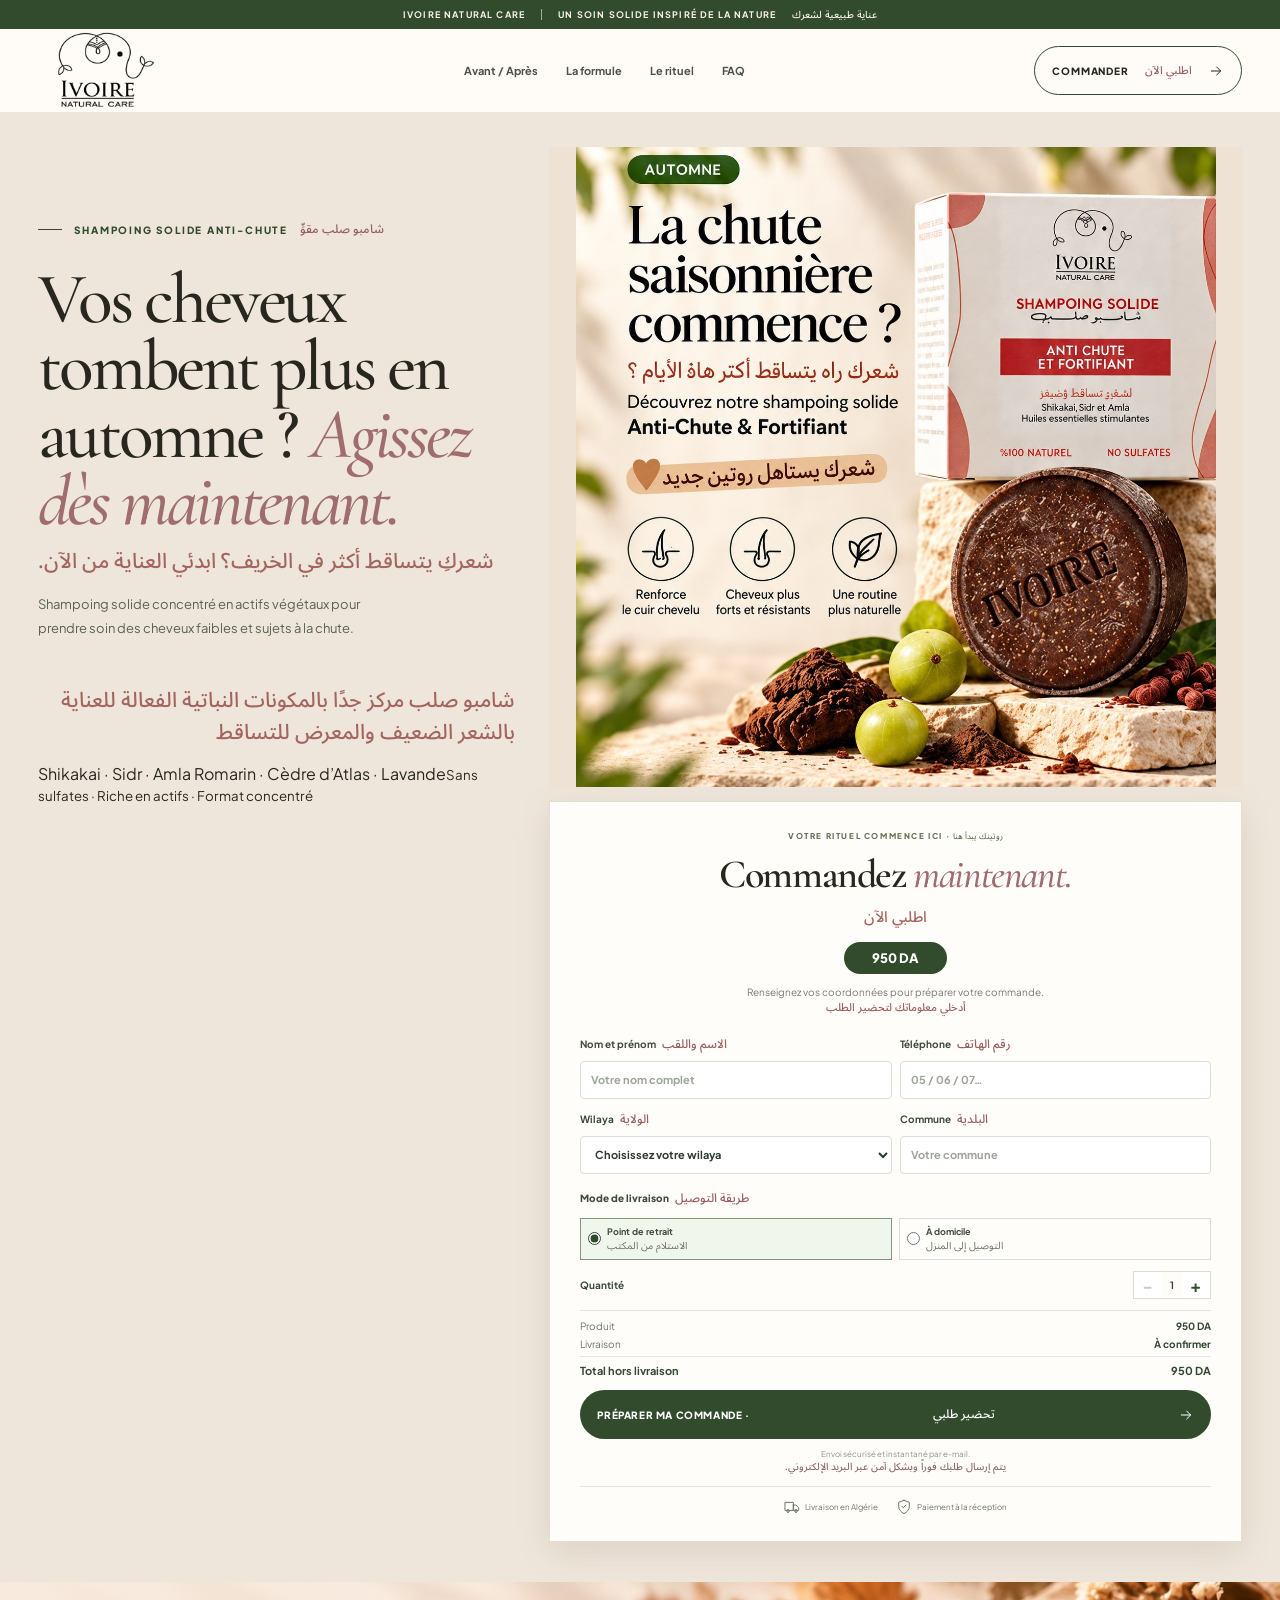
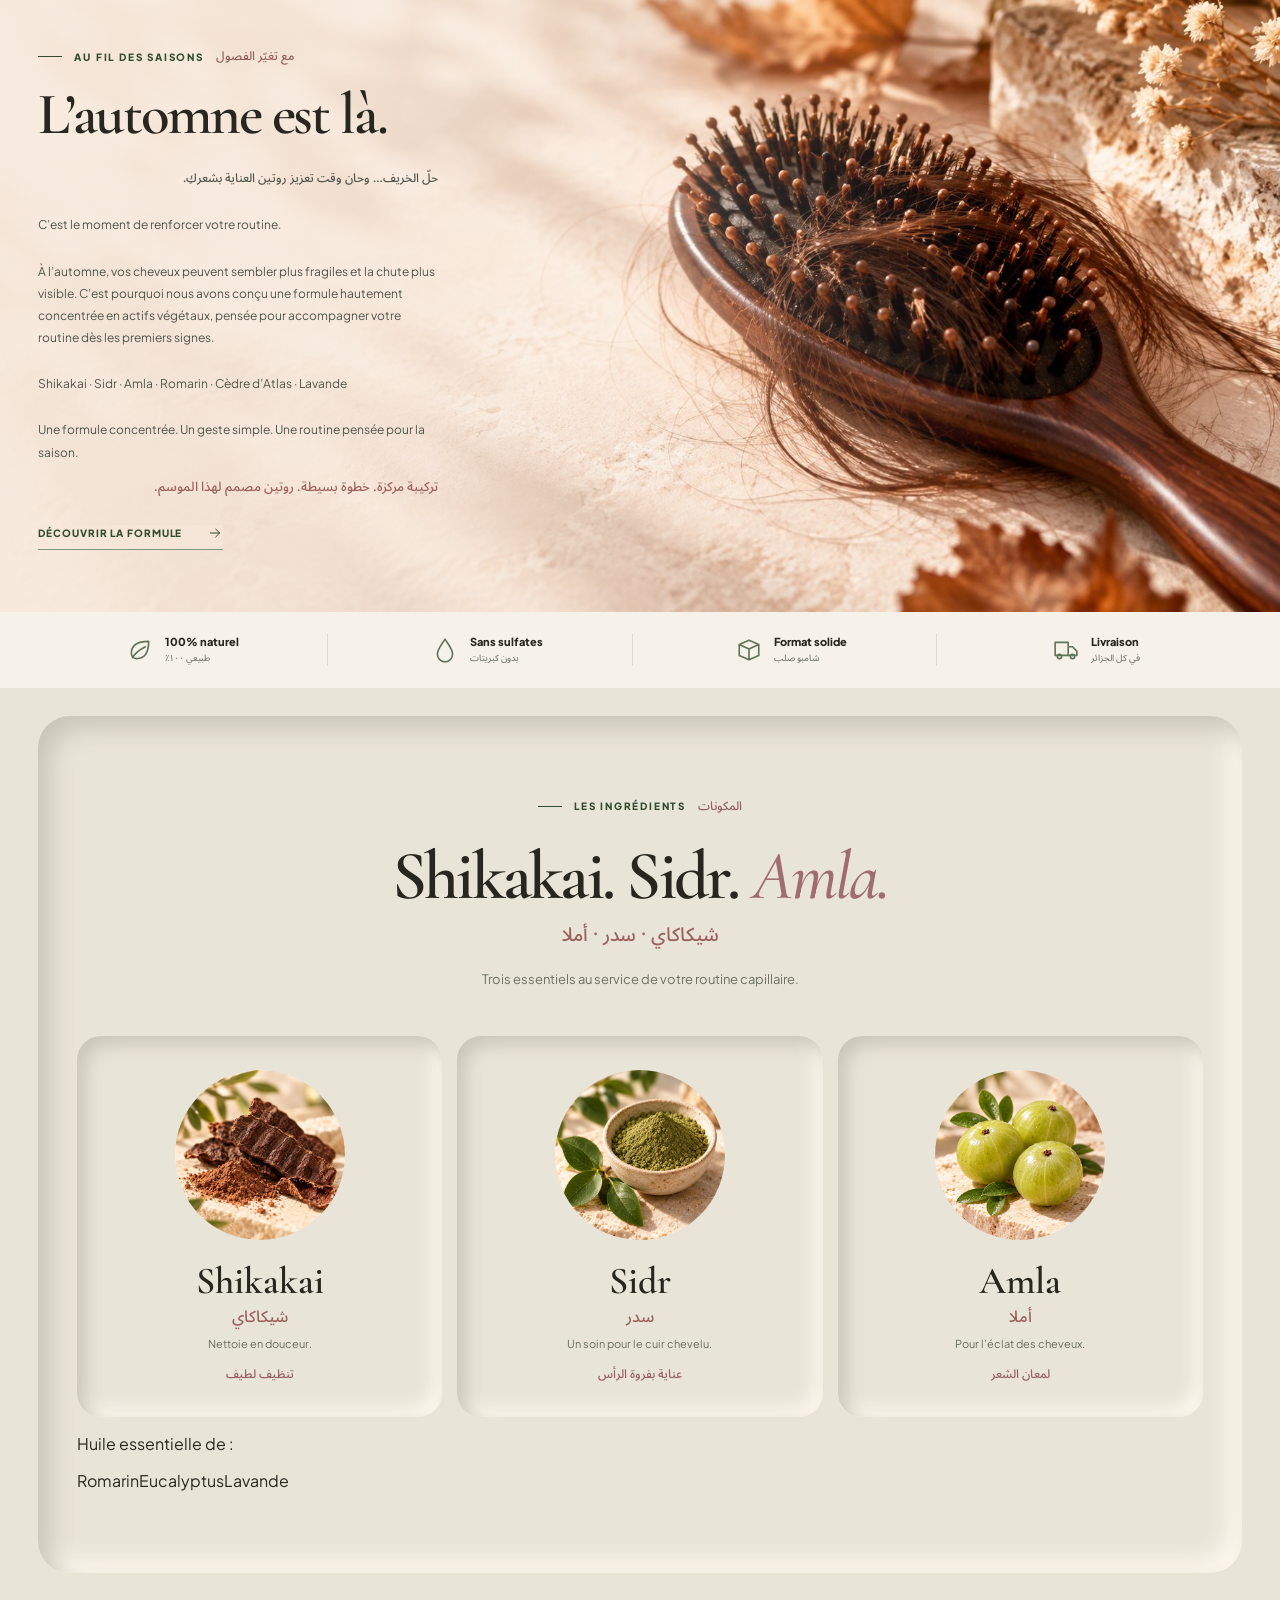
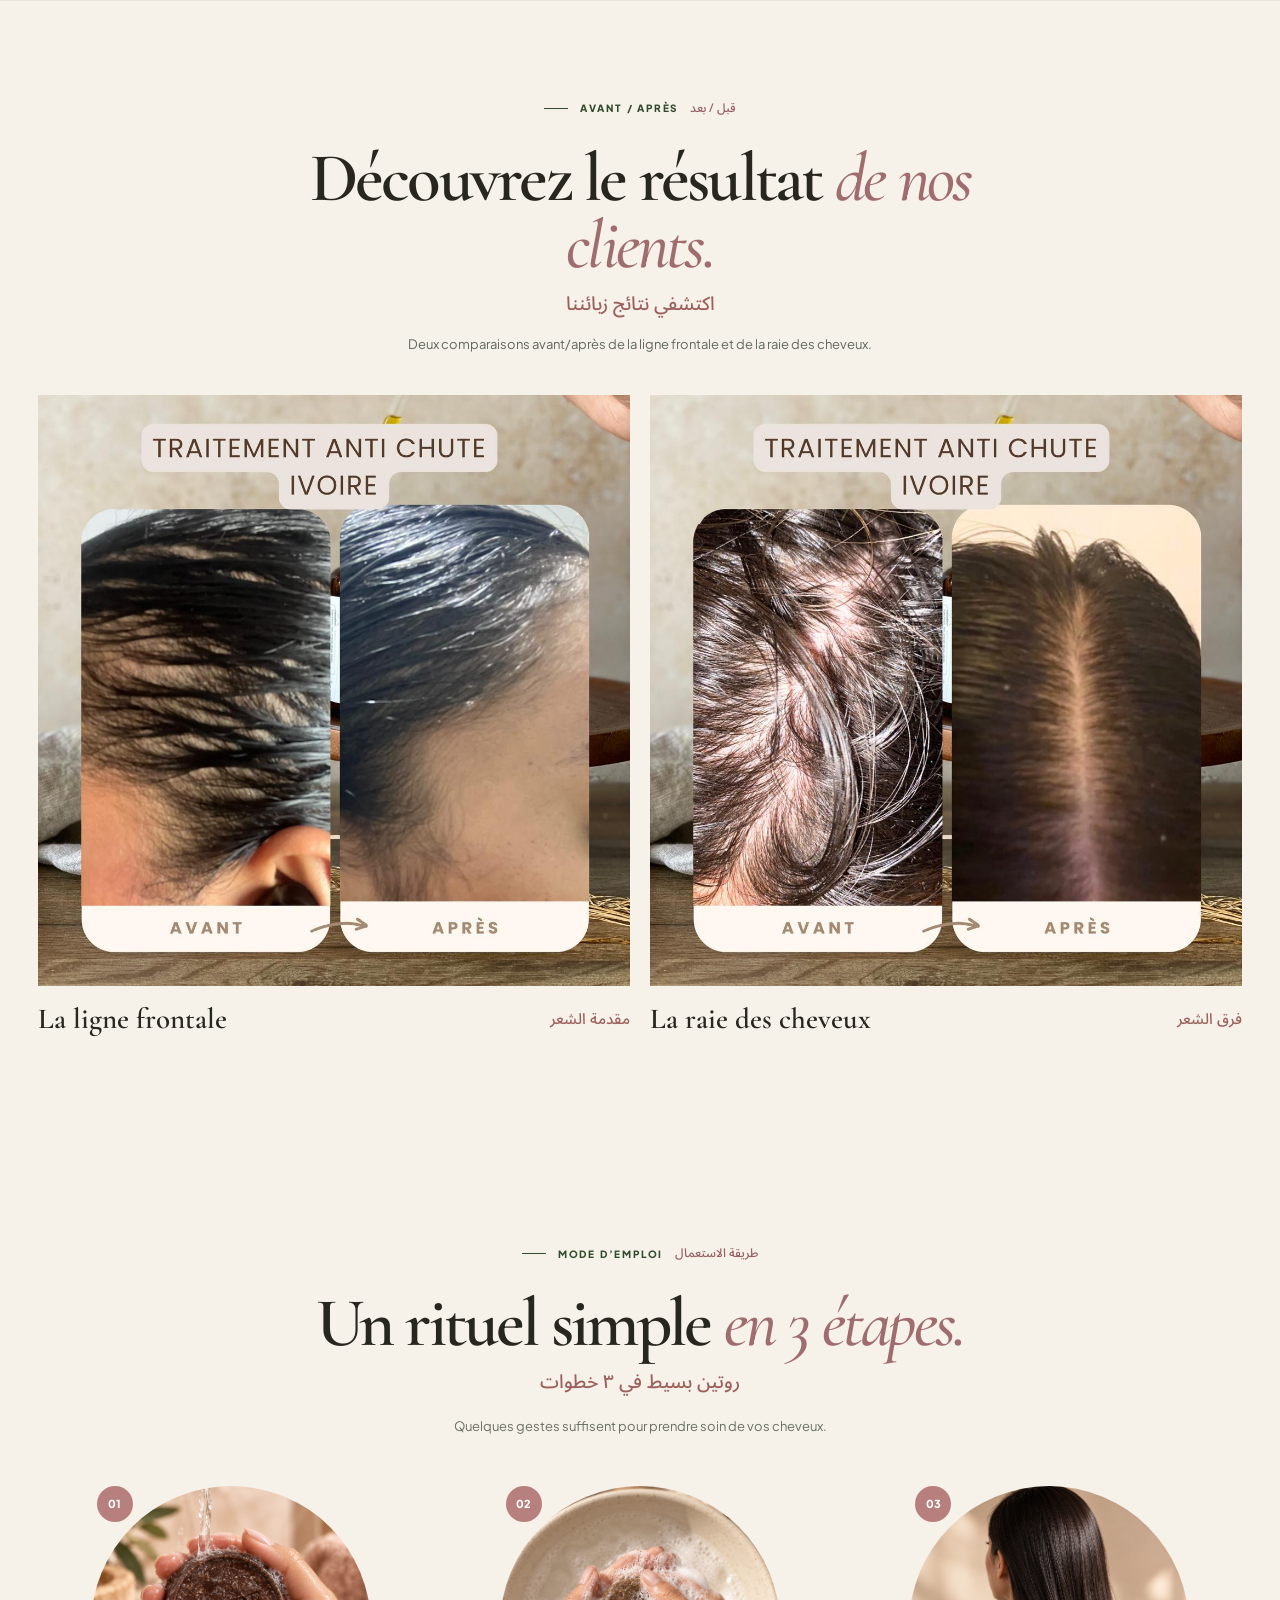
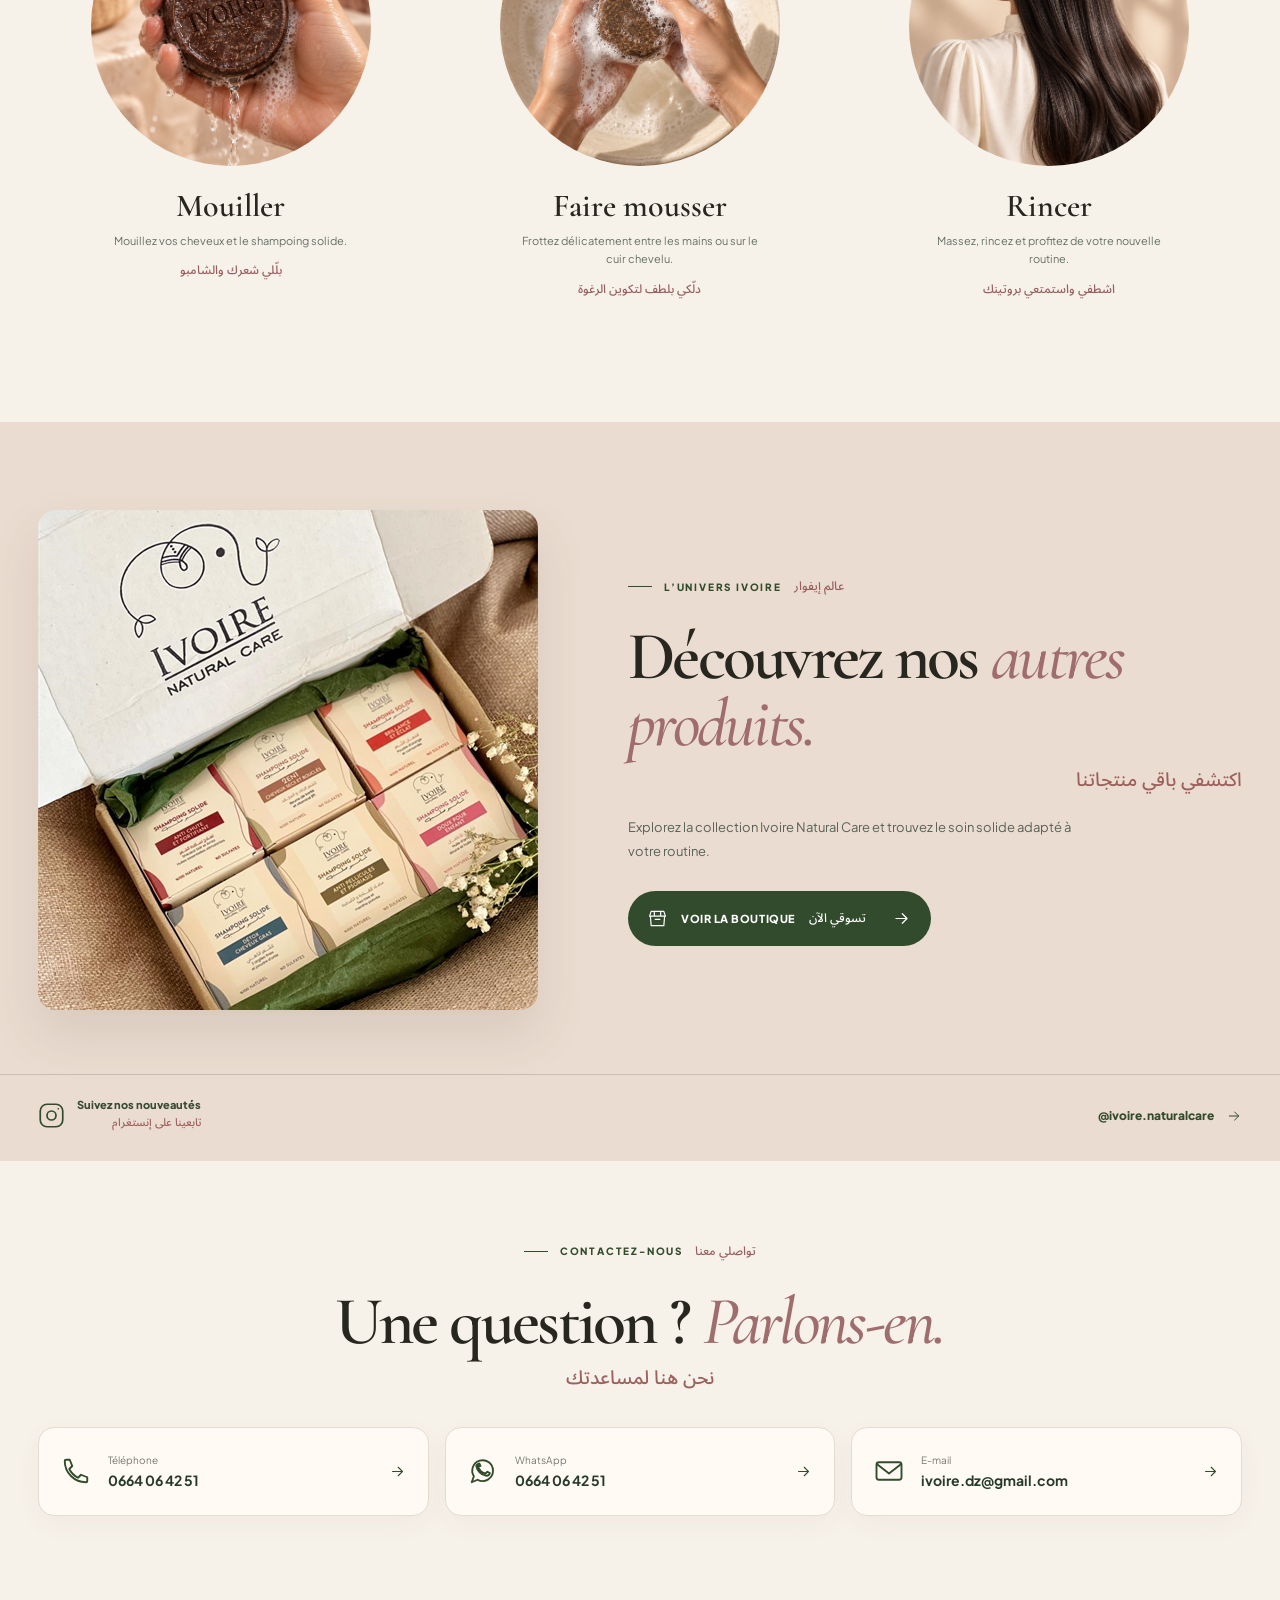
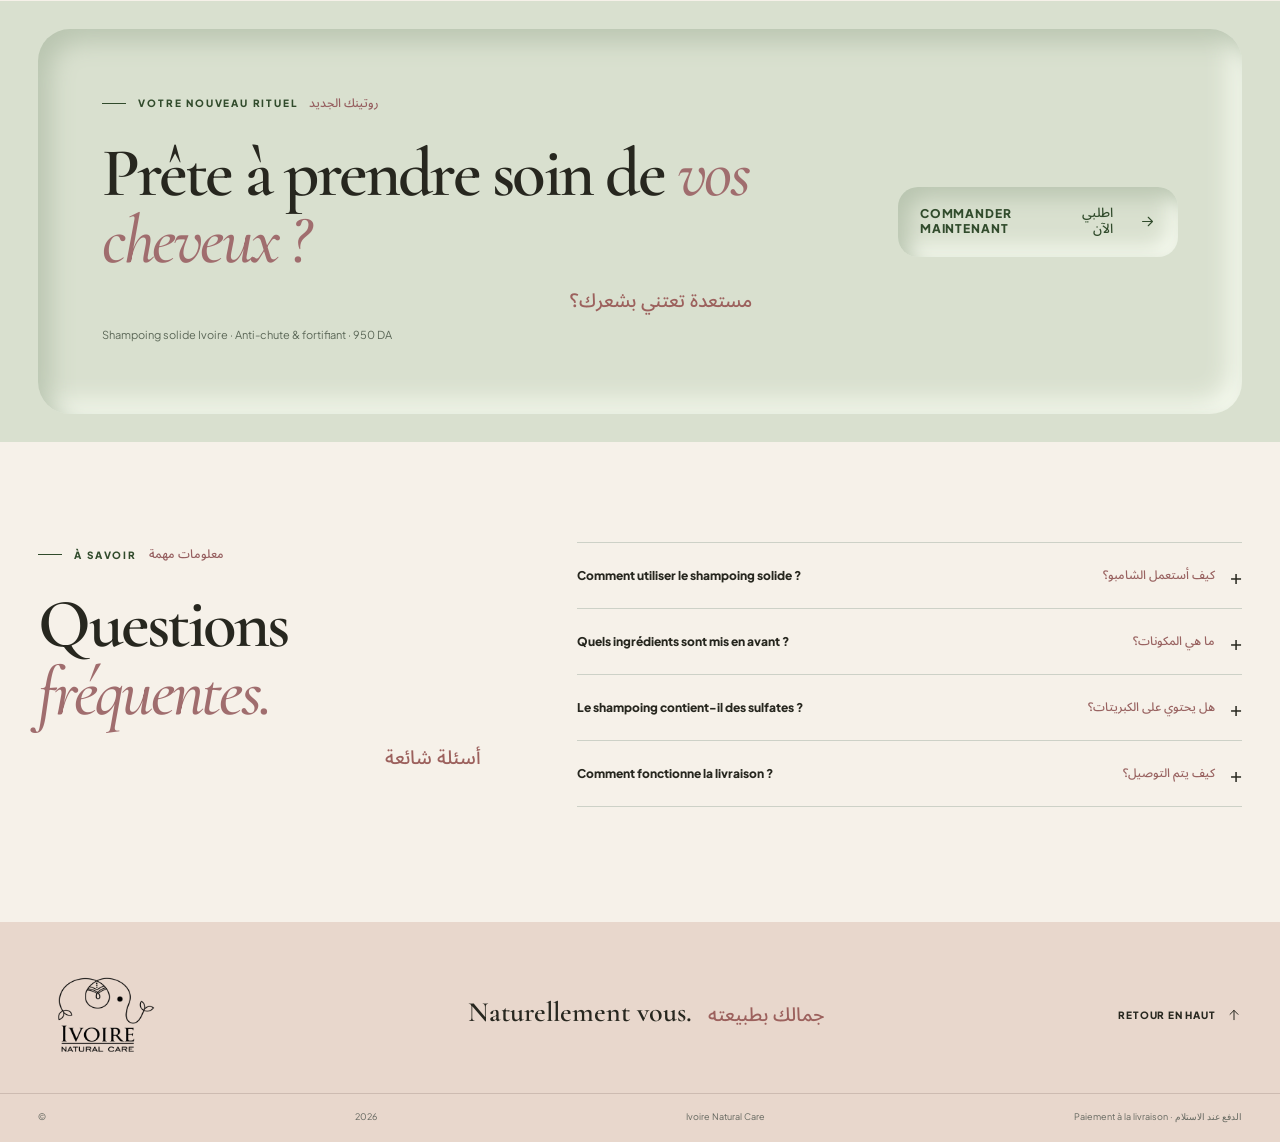
==== commit c25a82d7: "Publish Web3Forms order flow (index.html)" ====
--- a/index.html
+++ b/index.html
@@ -9,8 +9,8 @@
   <link rel="preconnect" href="https://fonts.googleapis.com">
   <link rel="preconnect" href="https://fonts.gstatic.com" crossorigin>
   <link href="https://fonts.googleapis.com/css2?family=Cormorant+Garamond:wght@400;500;600;700&family=Noto+Sans+Arabic:wght@400;500;600;700&family=Plus+Jakarta+Sans:wght@400;500;600;700;800&display=swap" rel="stylesheet">
-  <link rel="stylesheet" href="styles.css?v=11">
-  <script src="app.js?v=1" defer></script>
+  <link rel="stylesheet" href="styles.css?v=12">
+  <script src="app.js?v=2" defer></script>
 </head>
 <body>
   <svg class="svg-sprite" aria-hidden="true" xmlns="http://www.w3.org/2000/svg">
@@ -42,11 +42,11 @@
       <div class="hero-grid section-wrap">
         <div class="hero-copy">
           <p class="eyebrow"><span></span> SHAMPOING SOLIDE ANTI-CHUTE <span class="ar" lang="ar" dir="rtl">شامبو صلب مقوٍّ</span></p>
-          <h1>La nature au cœur de <em>vos cheveux.</em></h1>
-          <p class="ar hero-ar" lang="ar" dir="rtl">الطبيعة في قلب روتين شعرك</p>
-          <p class="hero-intro">Un rituel simple pour prendre soin des cheveux fragilisés. Shikakai, sidr et amla réunis dans un shampoing solide, doux et sans sulfates.</p>
-          <div class="hero-mini"><div><svg class="icon"><use href="#i-leaf"/></svg><span>Ingrédients naturels<br><small class="ar" lang="ar" dir="rtl">مكونات طبيعية</small></span></div><div><svg class="icon"><use href="#i-drop"/></svg><span>Sans sulfates<br><small class="ar" lang="ar" dir="rtl">بدون كبريتات</small></span></div><div><svg class="icon"><use href="#i-heart"/></svg><span>Tout en douceur<br><small class="ar" lang="ar" dir="rtl">عناية لطيفة</small></span></div></div>
-          <a class="hero-mobile-link" href="#commande-form">Passer commande <span class="ar" lang="ar" dir="rtl">اطلبي الآن</span> <svg class="icon"><use href="#i-arrow"/></svg></a>
+          <h1>Vos cheveux tombent plus en automne ? <em>Agissez dès maintenant.</em></h1>
+          <p class="ar hero-ar" lang="ar" dir="rtl">شعركِ يتساقط أكثر في الخريف؟ ابدئي العناية من الآن.</p>
+          <p class="hero-intro">Shampoing solide concentré en actifs végétaux pour prendre soin des cheveux faibles et sujets à la chute.</p>
+          <p class="ar hero-ar hero-ar-detail" lang="ar" dir="rtl">شامبو صلب مركز جدًا بالمكونات النباتية الفعالة للعناية بالشعر الضعيف والمعرض للتساقط</p>
+          <div class="hero-actives"><span> Shikakai · Sidr · Amla</span><span> Romarin · Cèdre d’Atlas · Lavande</span><small>Sans sulfates · Riche en actifs · Format concentré</small></div>
         </div>
 
         <div class="hero-product">
@@ -54,6 +54,10 @@
         </div>
 
         <form id="commande-form" class="order-form" novalidate>
+          <input type="hidden" name="access_key" value="22367ca9-ef82-4b01-b7cd-e6b393a231a1">
+          <input type="hidden" name="subject" value="Nouvelle commande Ivoire Natural Care">
+          <input type="hidden" name="from_name" value="Formulaire Ivoire Natural Care">
+          <input type="hidden" name="botcheck" value="">
           <div class="form-heading"><p>VOTRE RITUEL COMMENCE ICI · <span class="ar" lang="ar" dir="rtl">روتينك يبدأ هنا</span></p><h2>Commandez <em>maintenant.</em></h2><span class="ar form-ar" lang="ar" dir="rtl">اطلبي الآن</span><span class="price-pill">950 DA</span></div>
           <p class="form-intro">Renseignez vos coordonnées pour préparer votre commande.<br><span class="ar" lang="ar" dir="rtl">أدخلي معلوماتك لتحضير الطلب</span></p>
           <div class="form-grid">
@@ -68,7 +72,7 @@
           <div class="form-total"><span>Produit <b id="subtotal">950 DA</b></span><span>Livraison <b>À confirmer</b></span><strong>Total hors livraison <b id="total">950 DA</b></strong></div>
           <button class="submit" type="submit">Préparer ma commande · <span class="ar" lang="ar" dir="rtl">تحضير طلبي</span> <svg class="icon"><use href="#i-arrow"/></svg></button>
           <p id="form-status" class="form-status" role="status" aria-live="polite" hidden></p>
-          <p class="form-foot">Formulaire visuel : aucune commande n’est transmise pour l’instant.<br><span class="ar" lang="ar" dir="rtl">النموذج للعرض فقط، لا يُرسل الطلب حالياً.</span></p>
+          <p class="form-foot">Envoi sécurisé et instantané par e-mail.<br><span class="ar" lang="ar" dir="rtl">يتم إرسال طلبك فوراً وبشكل آمن عبر البريد الإلكتروني.</span></p>
           <div class="form-assurance"><span><svg class="icon"><use href="#i-truck"/></svg> Livraison en Algérie</span><span><svg class="icon"><use href="#i-shield"/></svg> Paiement à la réception</span></div>
         </form>
       </div>
@@ -78,11 +82,14 @@
       <div class="autumn-inner section-wrap">
         <div class="autumn-copy">
           <p class="eyebrow"><span></span> AU FIL DES SAISONS <span class="ar" lang="ar" dir="rtl">مع تغيّر الفصول</span></p>
-          <h2 id="autumn-title">L’automne est là…<br><em>et vos cheveux le remarquent.</em></h2>
-          <p class="ar section-ar" lang="ar" dir="rtl">الخريف وصل… وشعرك يحسّ بالتغيير</p>
-          <p>À certaines périodes de l’année, les cheveux peuvent sembler plus fragiles et la chute plus visible. C’est le moment idéal pour adopter une routine douce, pensée pour prendre soin de votre cuir chevelu.</p>
-          <p class="ar autumn-detail" lang="ar" dir="rtl">في بعض الفترات يصبح الشعر أكثر هشاشة. اختاري روتيناً لطيفاً للعناية بفروة رأسك.</p>
-          <a class="text-link" href="#ingredients">Découvrir les ingrédients <svg class="icon"><use href="#i-arrow"/></svg></a>
+          <h2 id="autumn-title">L’automne est là.</h2>
+          <p class="ar section-ar" lang="ar" dir="rtl">حلّ الخريف… وحان وقت تعزيز روتين العناية بشعركِ.</p>
+          <p>C’est le moment de renforcer votre routine.</p>
+          <p>À l’automne, vos cheveux peuvent sembler plus fragiles et la chute plus visible. C’est pourquoi nous avons conçu une formule hautement concentrée en actifs végétaux, pensée pour accompagner votre routine dès les premiers signes.</p>
+          <p class="autumn-actives">Shikakai · Sidr · Amla · Romarin · Cèdre d’Atlas · Lavande</p>
+          <p class="autumn-closing">Une formule concentrée. Un geste simple. Une routine pensée pour la saison.</p>
+          <p class="ar autumn-detail" lang="ar" dir="rtl">تركيبة مركزة. خطوة بسيطة. روتين مصمم لهذا الموسم.</p>
+          <a class="text-link" href="#ingredients">DÉCOUVRIR LA FORMULE <svg class="icon"><use href="#i-arrow"/></svg></a>
         </div>
         <div class="autumn-image"><img src="assets/brosse-automne.jpg" alt="Brosse en bois avec quelques cheveux, dans une ambiance douce d’automne" loading="lazy" width="1776" height="887"></div>
       </div>
@@ -90,9 +97,9 @@
 
     <div class="trust-strip section-wrap" aria-label="Les essentiels Ivoire"><div><svg class="icon"><use href="#i-leaf"/></svg><span>100% naturel<br><small class="ar" lang="ar" dir="rtl">طبيعي ١٠٠٪</small></span></div><div><svg class="icon"><use href="#i-drop"/></svg><span>Sans sulfates<br><small class="ar" lang="ar" dir="rtl">بدون كبريتات</small></span></div><div><svg class="icon"><use href="#i-box"/></svg><span>Format solide<br><small class="ar" lang="ar" dir="rtl">شامبو صلب</small></span></div><div><svg class="icon"><use href="#i-truck"/></svg><span>Livraison<br><small class="ar" lang="ar" dir="rtl">في كل الجزائر</small></span></div></div>
 
-    <section class="ingredients" id="ingredients"><div class="section-wrap ingredients-inner"><div class="ingredients-top"><p class="eyebrow"><span></span> LES INGRÉDIENTS <span class="ar" lang="ar" dir="rtl">المكونات</span></p><h2>Shikakai. Sidr. <em>Amla.</em></h2><p class="ar section-ar" lang="ar" dir="rtl">شيكاكاي · سدر · أملا</p><p>Trois essentiels au service de votre routine capillaire.</p></div><div class="ingredient-grid"><article><img class="ingredient-photo" src="assets/ingredient-shikakai-v2.png" alt="Gousses de shikakai" width="500" height="500" loading="eager"><h3>Shikakai <span class="ar" lang="ar" dir="rtl">شيكاكاي</span></h3><p>Nettoie en douceur.</p><small class="ar" lang="ar" dir="rtl">تنظيف لطيف</small></article><article><img class="ingredient-photo" src="assets/ingredient-sidr-v2.png" alt="Poudre de sidr et feuilles" width="500" height="500" loading="eager"><h3>Sidr <span class="ar" lang="ar" dir="rtl">سدر</span></h3><p>Un soin pour le cuir chevelu.</p><small class="ar" lang="ar" dir="rtl">عناية بفروة الرأس</small></article><article><img class="ingredient-photo" src="assets/ingredient-amla-v2.png" alt="Fruits verts amla" width="500" height="500" loading="eager"><h3>Amla <span class="ar" lang="ar" dir="rtl">أملا</span></h3><p>Pour l’éclat des cheveux.</p><small class="ar" lang="ar" dir="rtl">لمعان الشعر</small></article></div></div></section>
+    <section class="ingredients" id="ingredients"><div class="section-wrap ingredients-inner"><div class="ingredients-top"><p class="eyebrow"><span></span> LES INGRÉDIENTS <span class="ar" lang="ar" dir="rtl">المكونات</span></p><h2>Shikakai. Sidr. <em>Amla.</em></h2><p class="ar section-ar" lang="ar" dir="rtl">شيكاكاي · سدر · أملا</p><p>Trois essentiels au service de votre routine capillaire.</p></div><div class="ingredient-grid"><article><img class="ingredient-photo" src="assets/ingredient-shikakai-v2.png" alt="Gousses de shikakai" width="500" height="500" loading="eager"><h3>Shikakai <span class="ar" lang="ar" dir="rtl">شيكاكاي</span></h3><p>Nettoie en douceur.</p><small class="ar" lang="ar" dir="rtl">تنظيف لطيف</small></article><article><img class="ingredient-photo" src="assets/ingredient-sidr-v2.png" alt="Poudre de sidr et feuilles" width="500" height="500" loading="eager"><h3>Sidr <span class="ar" lang="ar" dir="rtl">سدر</span></h3><p>Un soin pour le cuir chevelu.</p><small class="ar" lang="ar" dir="rtl">عناية بفروة الرأس</small></article><article><img class="ingredient-photo" src="assets/ingredient-amla-v2.png" alt="Fruits verts amla" width="500" height="500" loading="eager"><h3>Amla <span class="ar" lang="ar" dir="rtl">أملا</span></h3><p>Pour l’éclat des cheveux.</p><small class="ar" lang="ar" dir="rtl">لمعان الشعر</small></article></div><div class="essential-oils"><p>Huile essentielle de :</p><span>Romarin</span><span>Eucalyptus</span><span>Lavande</span></div></div></section>
 
-    <section class="before-after section-wrap" id="avant-apres" aria-labelledby="before-after-title"><div class="before-after-head"><p class="eyebrow"><span></span> AVANT / APRÈS <span class="ar" lang="ar" dir="rtl">قبل / بعد</span></p><h2 id="before-after-title">Le plaisir de cheveux <em>soignés.</em></h2><p class="ar section-ar" lang="ar" dir="rtl">روتين لطيف لشعر أجمل</p><p>Deux comparaisons avant/après de la ligne frontale et de la raie des cheveux.</p></div><div class="before-after-grid"><figure><div class="comparison-photo"><img src="assets/avant-apres-ligne.jpg" alt="Comparaison avant et après de la ligne frontale fournie par Ivoire" width="1080" height="1080" loading="lazy"></div><figcaption>La ligne frontale <span class="ar" lang="ar" dir="rtl">مقدمة الشعر</span></figcaption></figure><figure><div class="comparison-photo"><img src="assets/avant-apres-raie.jpg" alt="Comparaison avant et après de la raie des cheveux fournie par Ivoire" width="1080" height="1080" loading="lazy"></div><figcaption>La raie des cheveux <span class="ar" lang="ar" dir="rtl">فرق الشعر</span></figcaption></figure></div></section>
+    <section class="before-after section-wrap" id="avant-apres" aria-labelledby="before-after-title"><div class="before-after-head"><p class="eyebrow"><span></span> AVANT / APRÈS <span class="ar" lang="ar" dir="rtl">قبل / بعد</span></p><h2 id="before-after-title">Découvrez le résultat <em>de nos clients.</em></h2><p class="ar section-ar" lang="ar" dir="rtl">اكتشفي نتائج زبائننا</p><p>Deux comparaisons avant/après de la ligne frontale et de la raie des cheveux.</p></div><div class="before-after-grid"><figure><div class="comparison-photo"><img src="assets/avant-apres-ligne.jpg" alt="Comparaison avant et après de la ligne frontale fournie par Ivoire" width="1080" height="1080" loading="lazy"></div><figcaption>La ligne frontale <span class="ar" lang="ar" dir="rtl">مقدمة الشعر</span></figcaption></figure><figure><div class="comparison-photo"><img src="assets/avant-apres-raie.jpg" alt="Comparaison avant et après de la raie des cheveux fournie par Ivoire" width="1080" height="1080" loading="lazy"></div><figcaption>La raie des cheveux <span class="ar" lang="ar" dir="rtl">فرق الشعر</span></figcaption></figure></div></section>
 
     <section class="ritual section-wrap" id="rituel"><div class="ritual-head"><p class="eyebrow"><span></span> MODE D’EMPLOI <span class="ar" lang="ar" dir="rtl">طريقة الاستعمال</span></p><h2>Un rituel simple <em>en 3 étapes.</em></h2><p class="ar section-ar" lang="ar" dir="rtl">روتين بسيط في ٣ خطوات</p><p>Quelques gestes suffisent pour prendre soin de vos cheveux.</p></div><div class="ritual-grid"><article><div class="ritual-photo"><img src="assets/rituel-mouiller.png" alt="Main mouillant le shampoing solide Ivoire" loading="lazy"><span>01</span></div><h3>Mouiller</h3><p>Mouillez vos cheveux et le shampoing solide.</p><small class="ar" lang="ar" dir="rtl">بلّلي شعرك والشامبو</small></article><article><div class="ritual-photo"><img src="assets/rituel-mousser.png" alt="Mains faisant mousser le shampoing solide" loading="lazy"><span>02</span></div><h3>Faire mousser</h3><p>Frottez délicatement entre les mains ou sur le cuir chevelu.</p><small class="ar" lang="ar" dir="rtl">دلّكي بلطف لتكوين الرغوة</small></article><article><div class="ritual-photo"><img src="assets/rituel-rincer.png" alt="Cheveux brillants après rinçage" loading="lazy"><span>03</span></div><h3>Rincer</h3><p>Massez, rincez et profitez de votre nouvelle routine.</p><small class="ar" lang="ar" dir="rtl">اشطفي واستمتعي بروتينك</small></article></div></section>
 
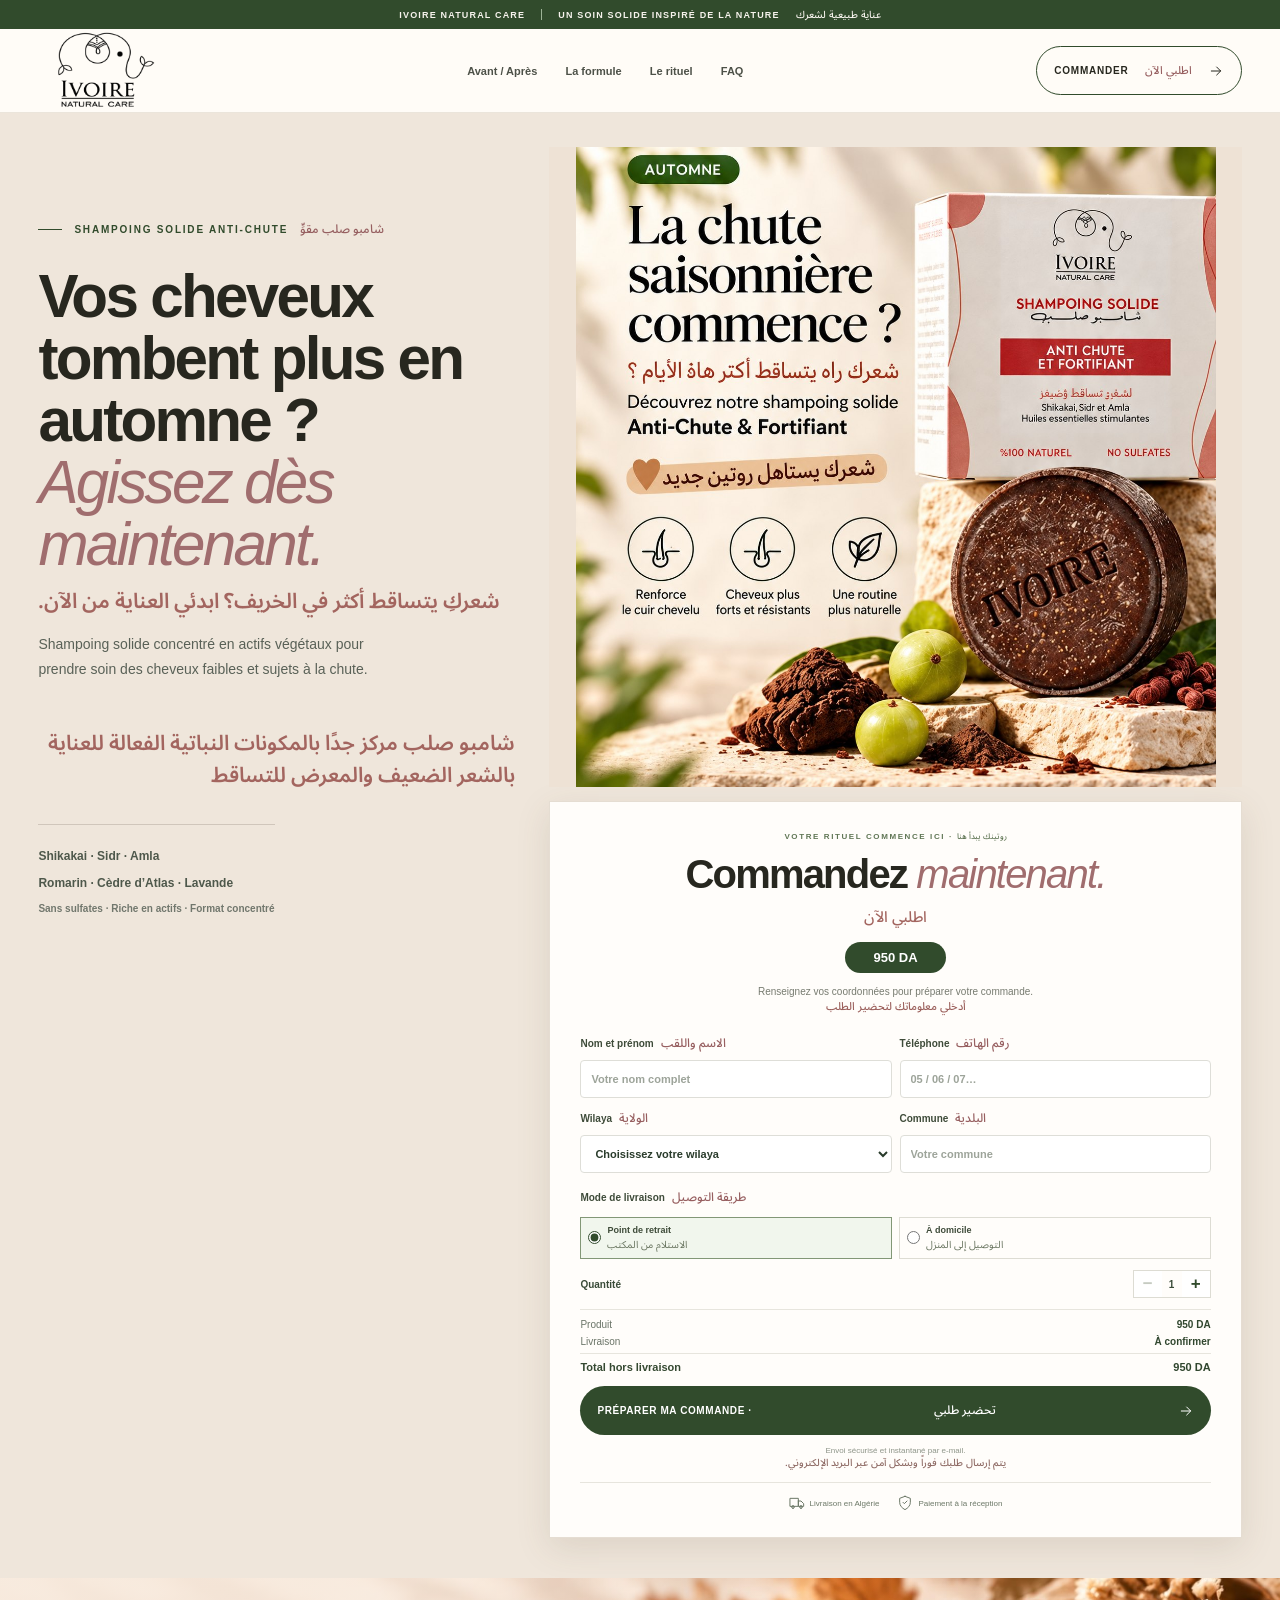
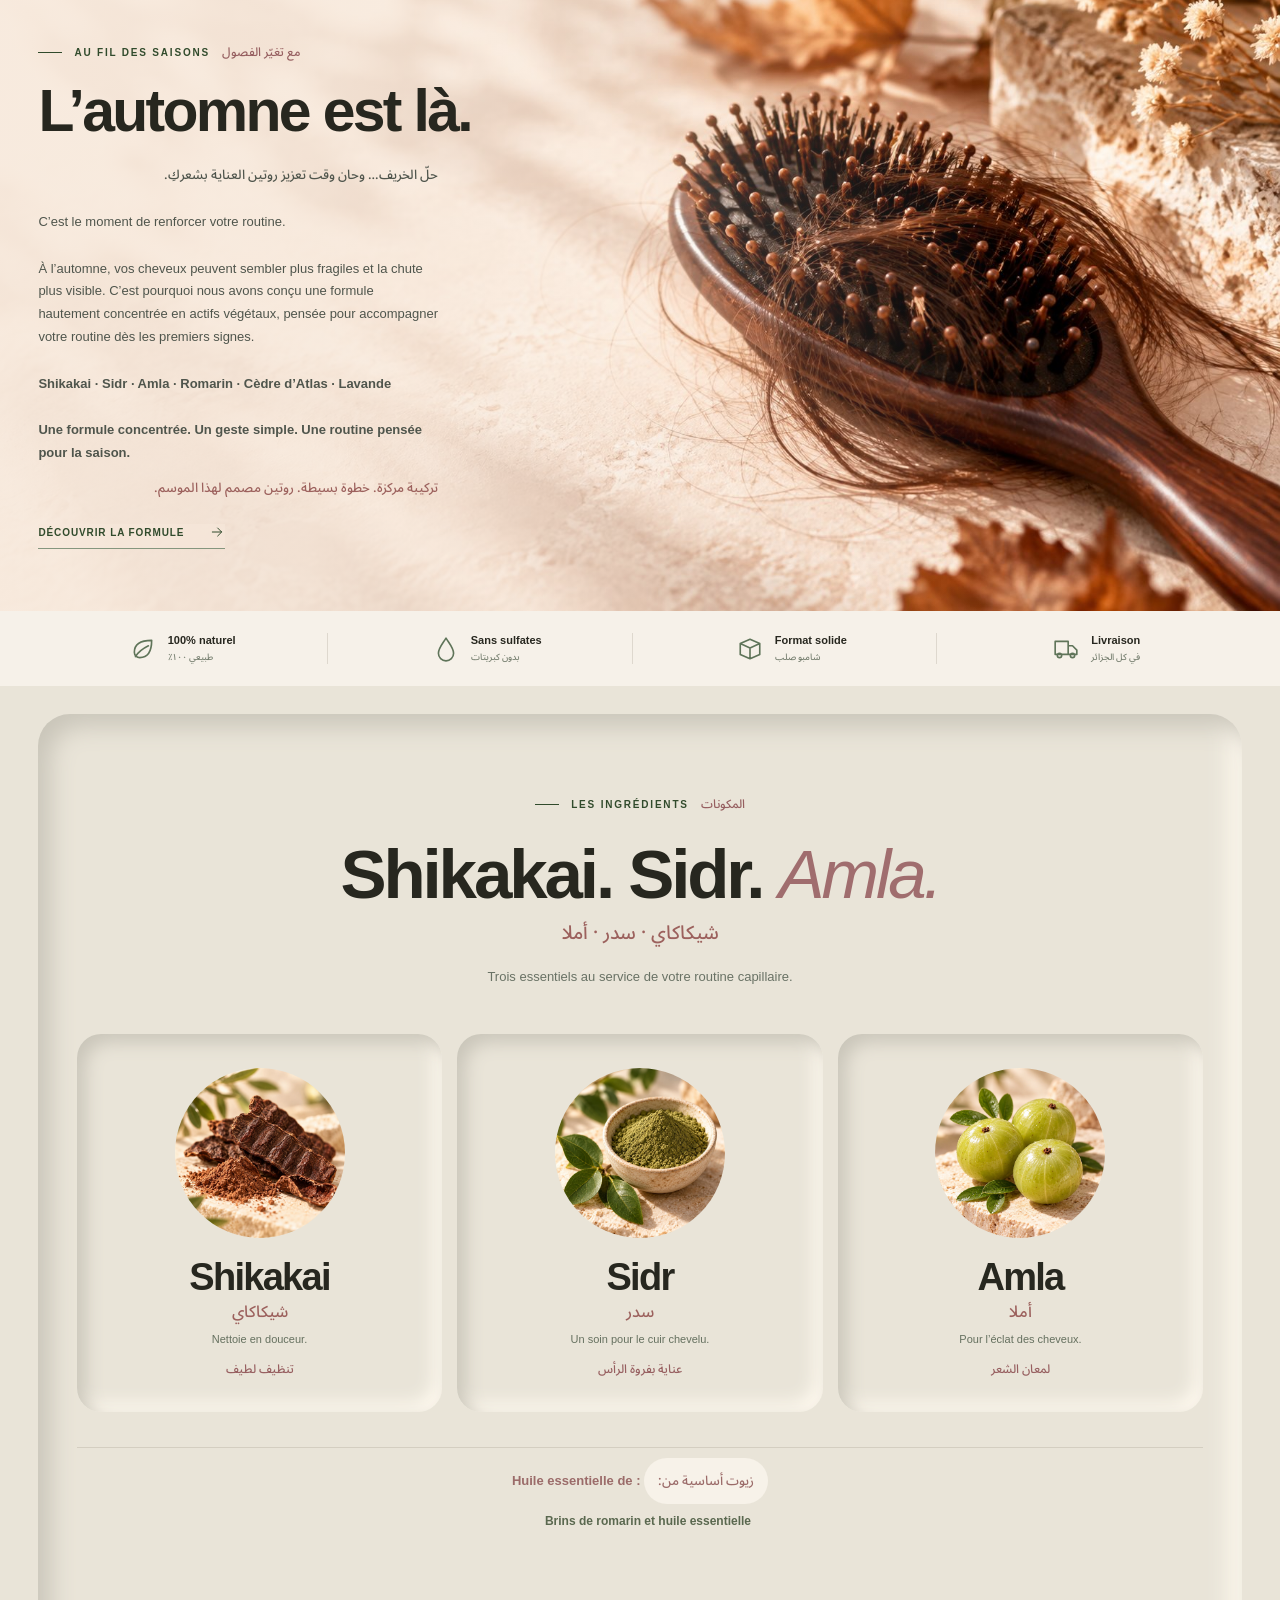
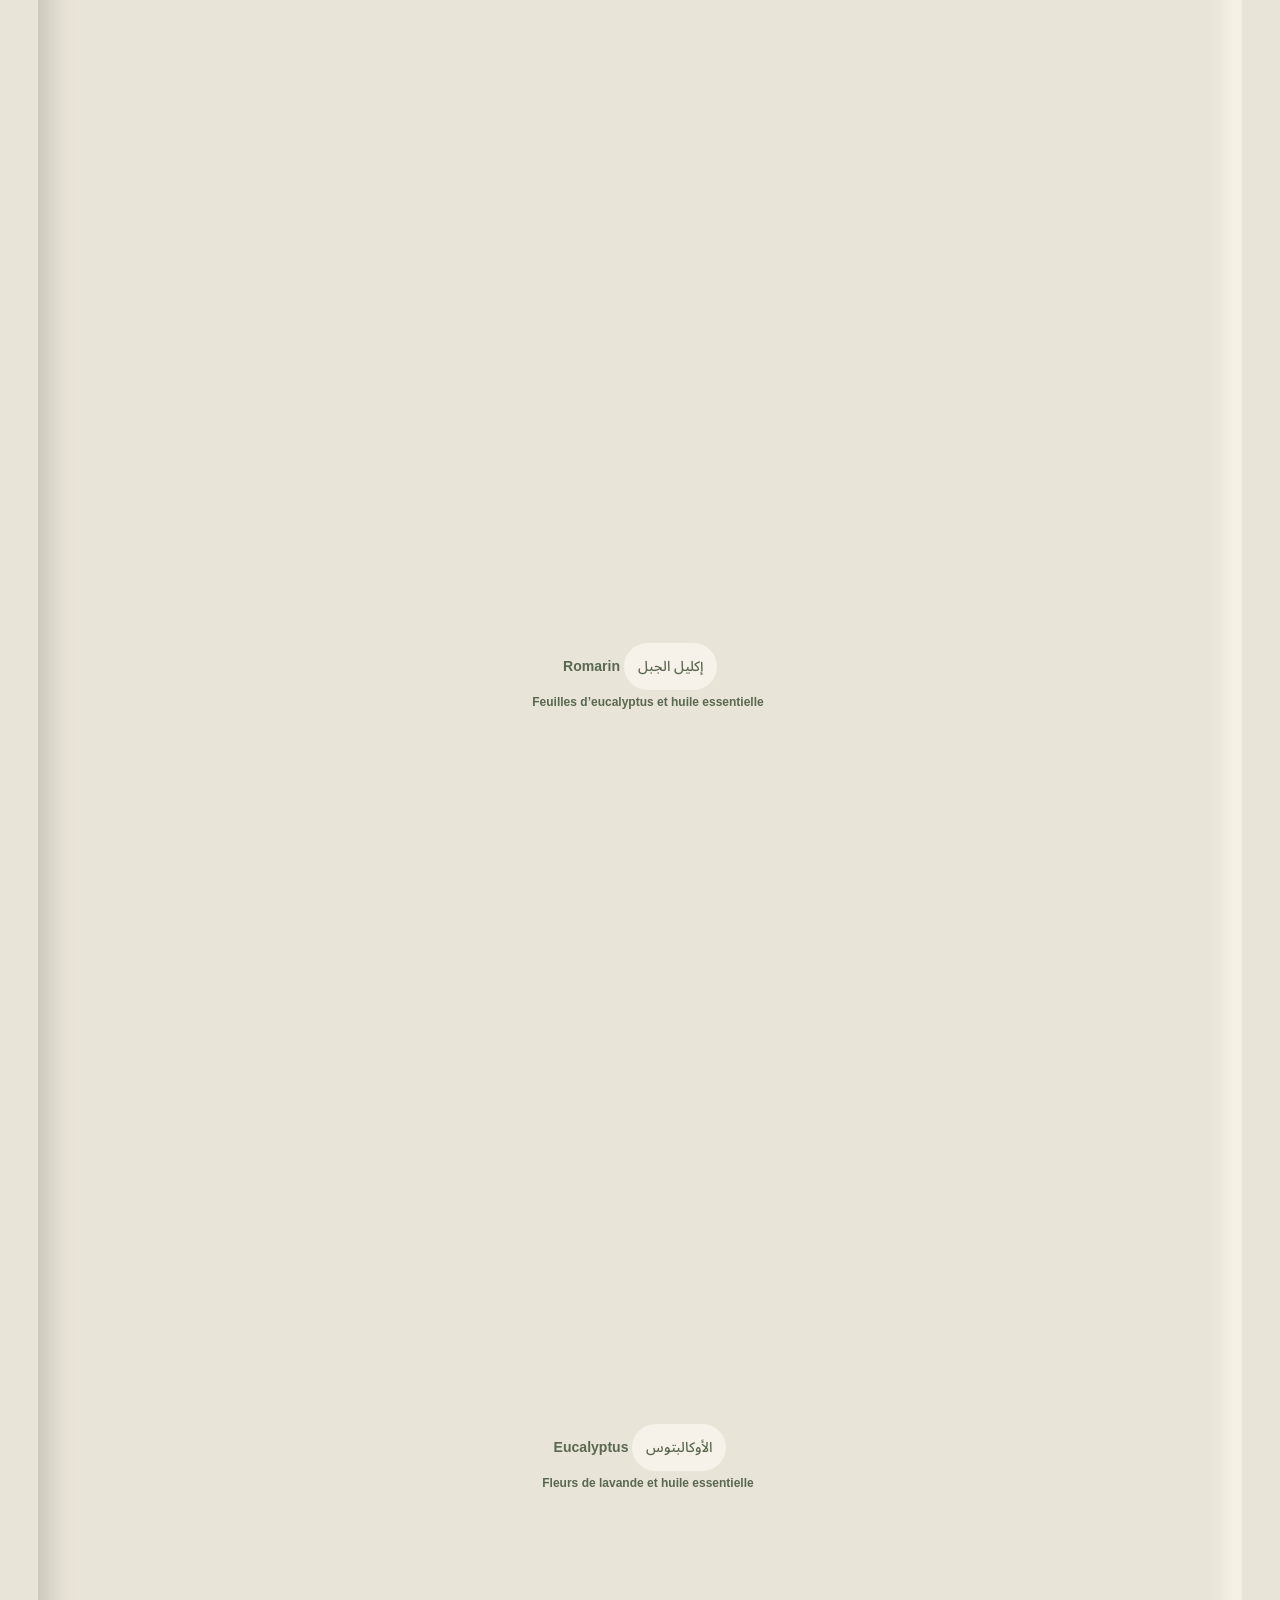
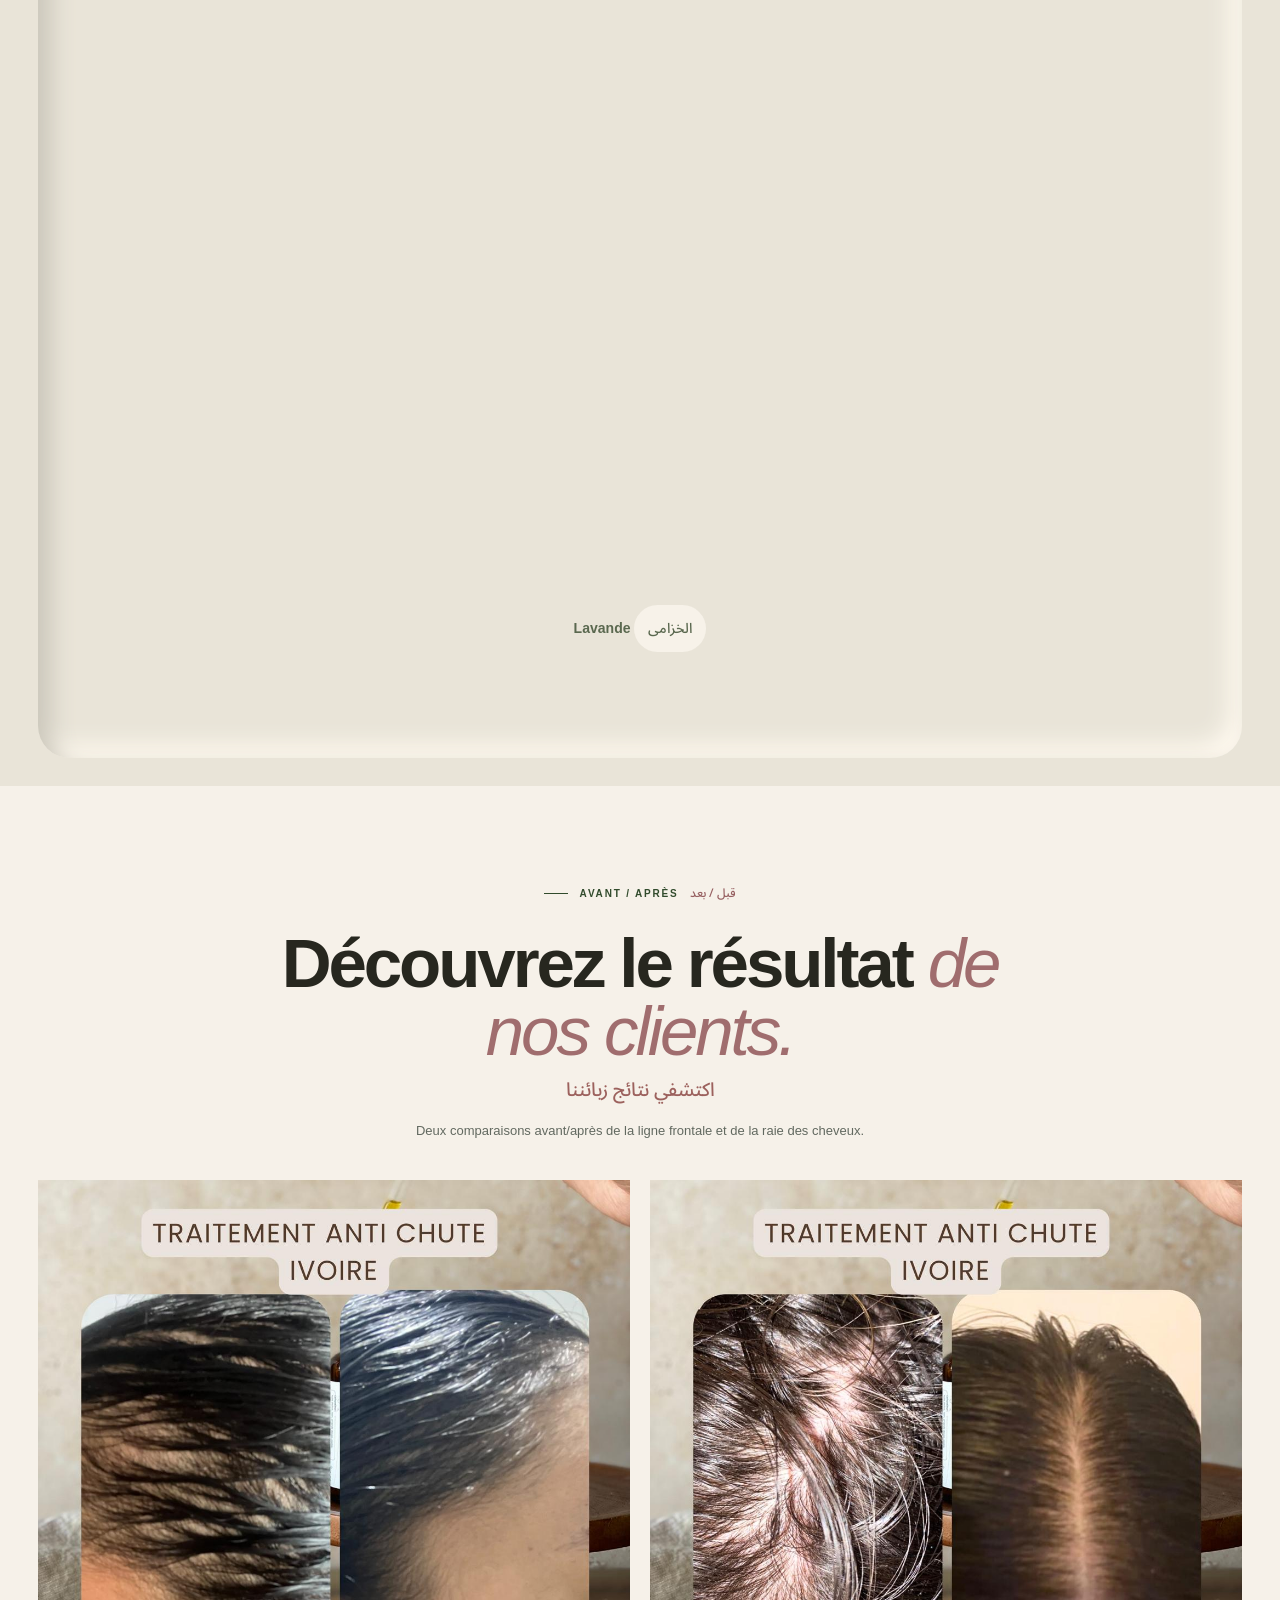
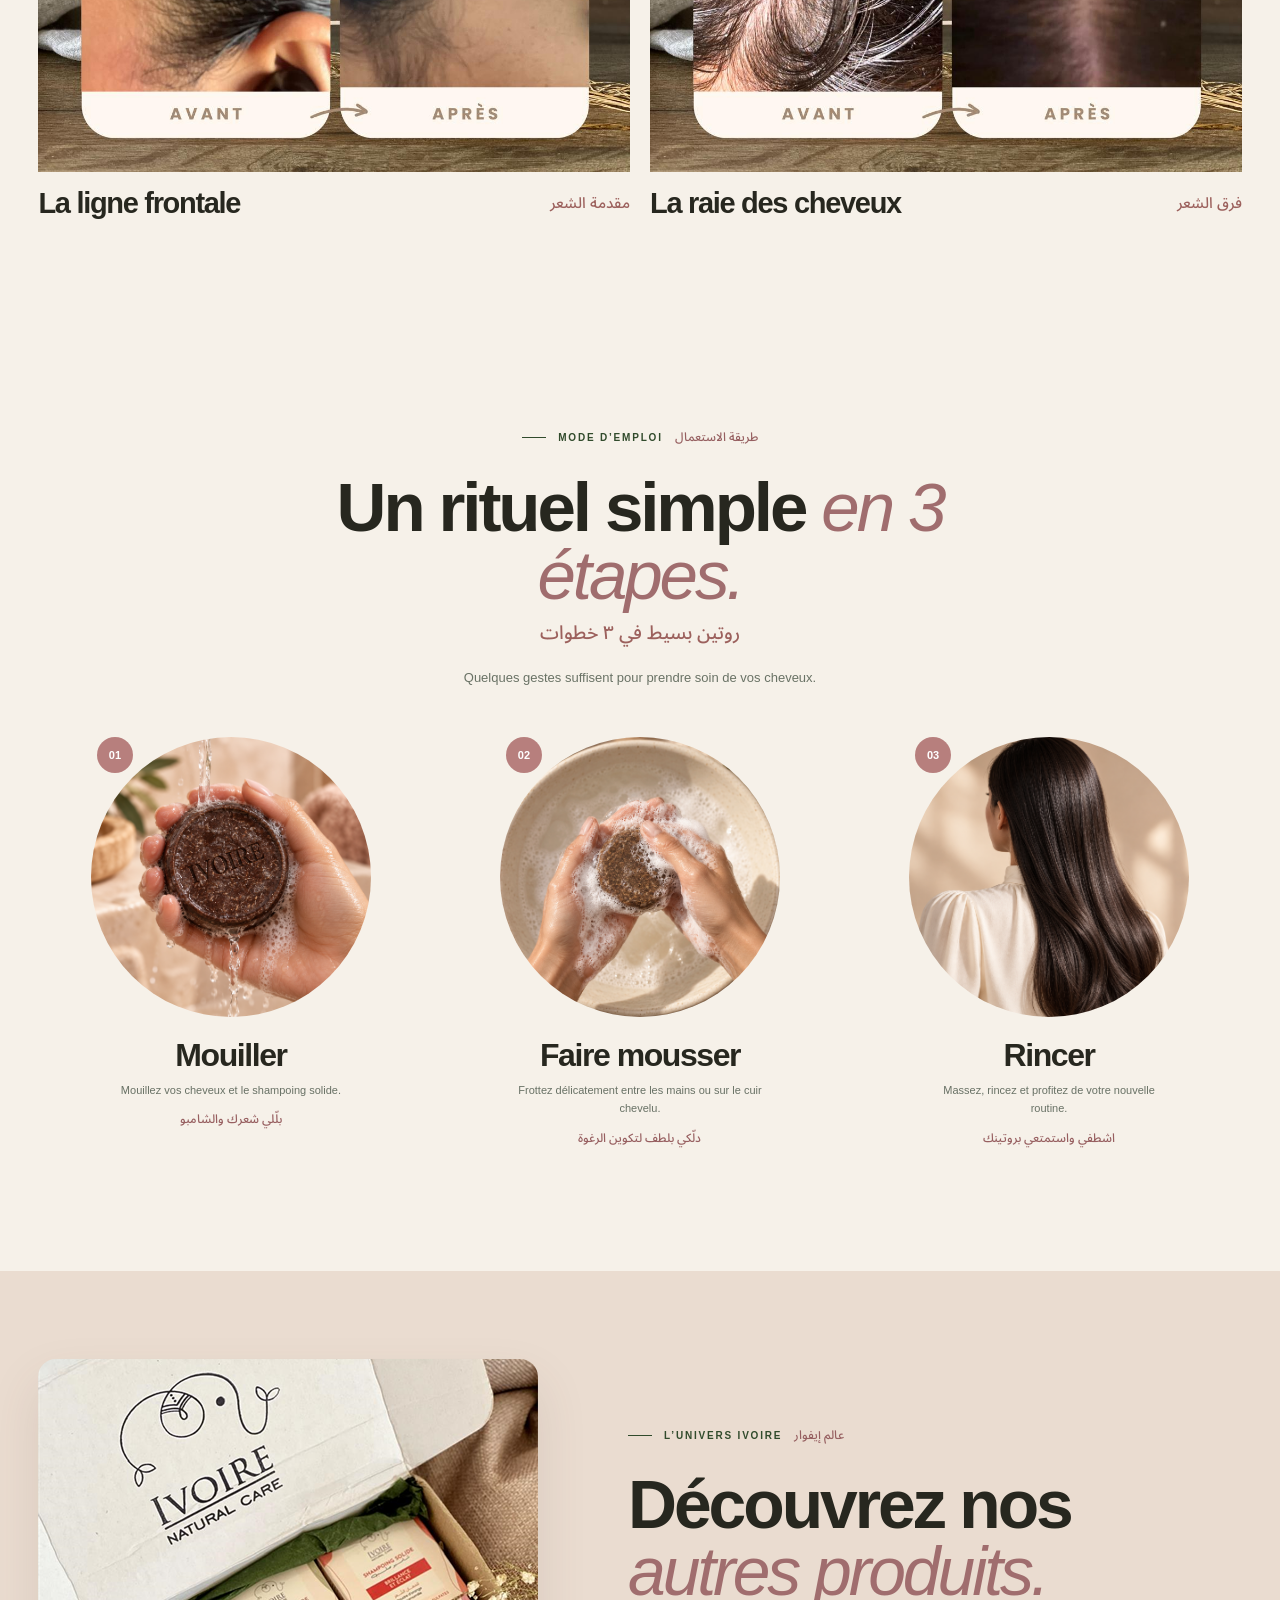
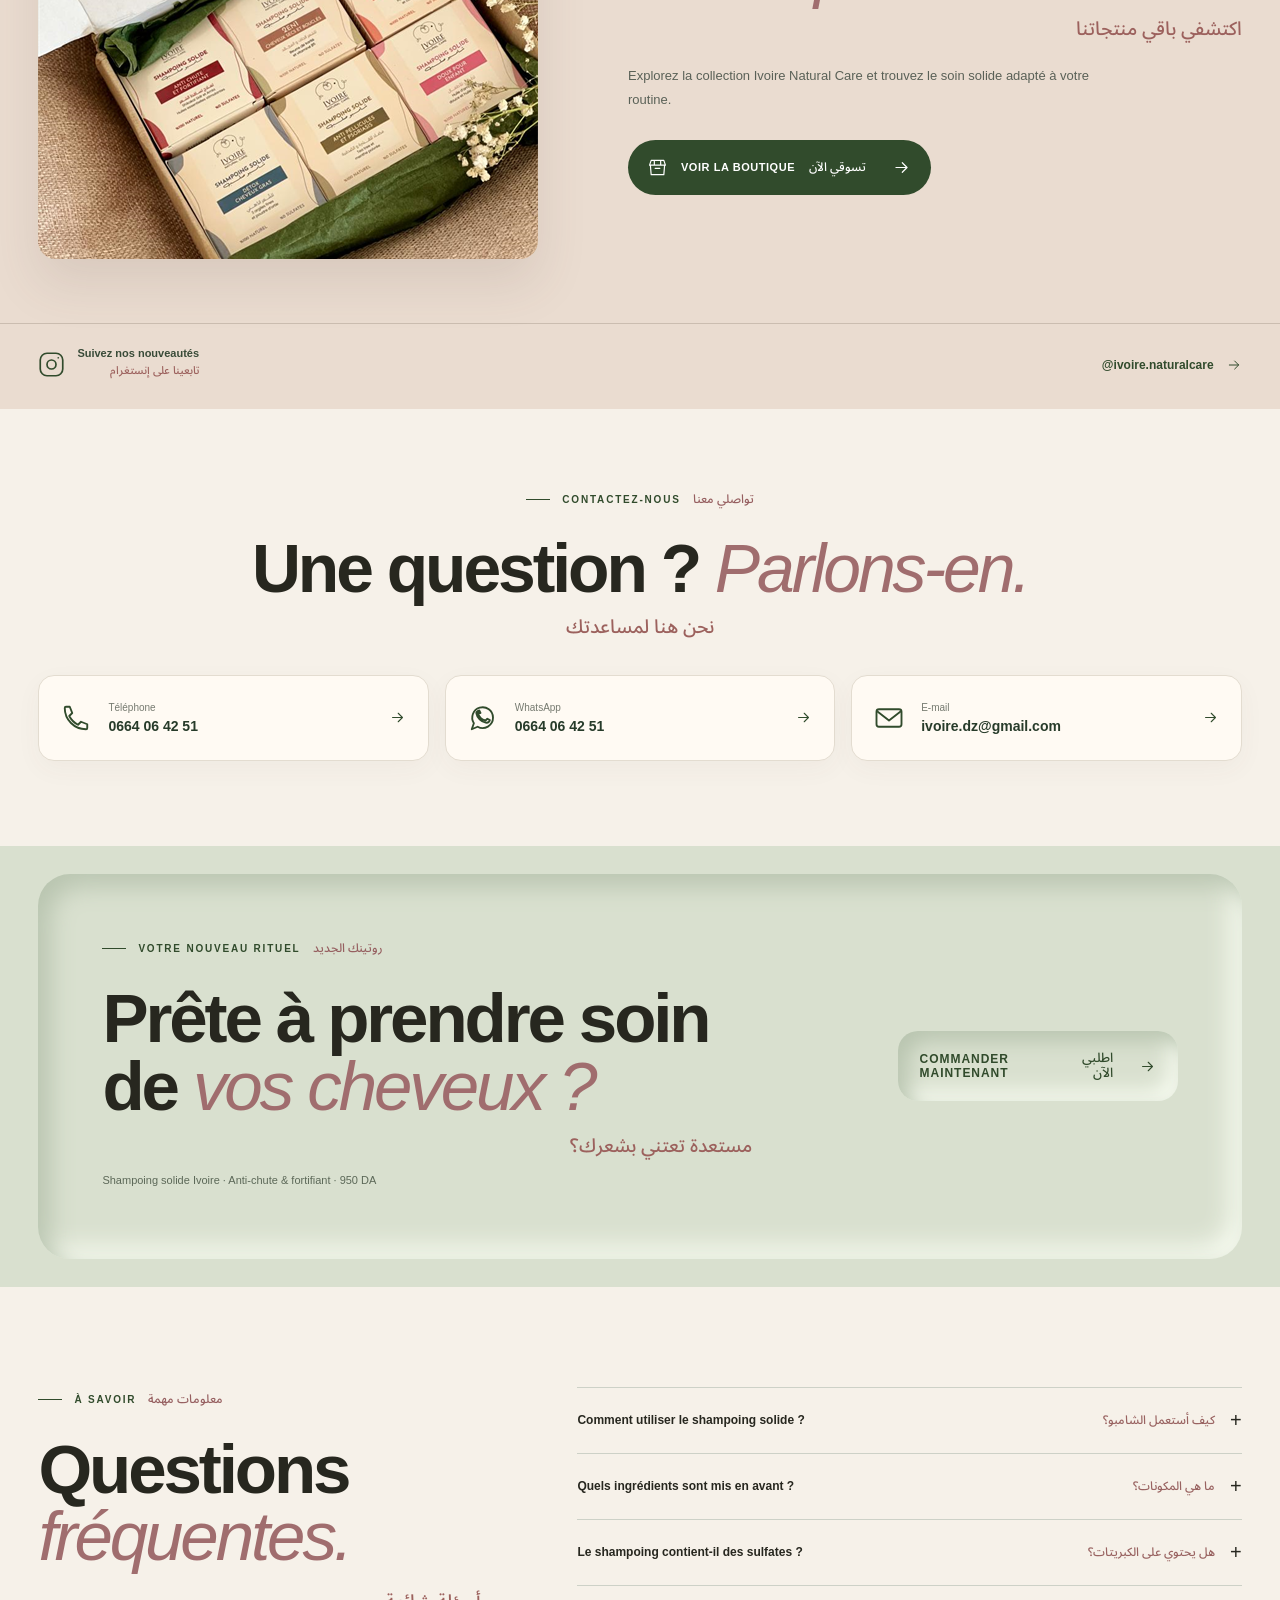
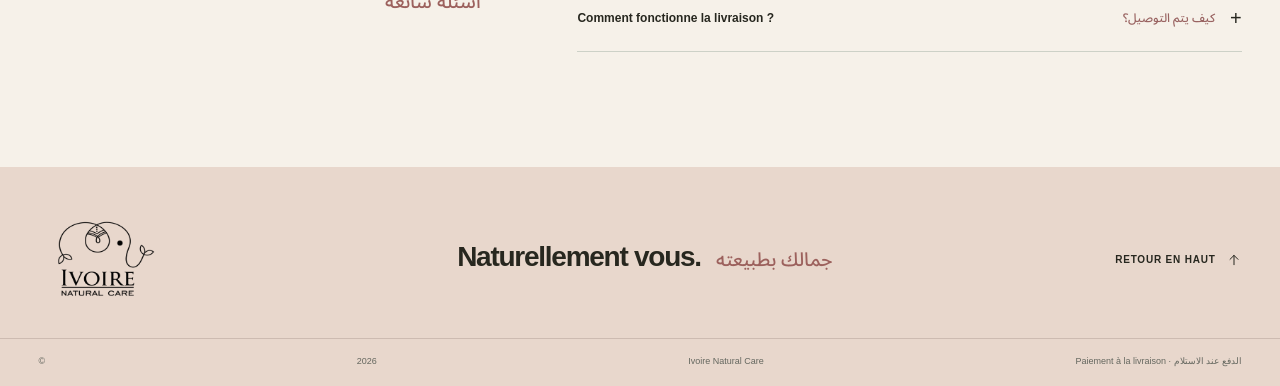
==== commit 2c82b8f7: "Add essential oil photography (index.html)" ====
--- a/index.html
+++ b/index.html
@@ -97,7 +97,7 @@
 
     <div class="trust-strip section-wrap" aria-label="Les essentiels Ivoire"><div><svg class="icon"><use href="#i-leaf"/></svg><span>100% naturel<br><small class="ar" lang="ar" dir="rtl">طبيعي ١٠٠٪</small></span></div><div><svg class="icon"><use href="#i-drop"/></svg><span>Sans sulfates<br><small class="ar" lang="ar" dir="rtl">بدون كبريتات</small></span></div><div><svg class="icon"><use href="#i-box"/></svg><span>Format solide<br><small class="ar" lang="ar" dir="rtl">شامبو صلب</small></span></div><div><svg class="icon"><use href="#i-truck"/></svg><span>Livraison<br><small class="ar" lang="ar" dir="rtl">في كل الجزائر</small></span></div></div>
 
-    <section class="ingredients" id="ingredients"><div class="section-wrap ingredients-inner"><div class="ingredients-top"><p class="eyebrow"><span></span> LES INGRÉDIENTS <span class="ar" lang="ar" dir="rtl">المكونات</span></p><h2>Shikakai. Sidr. <em>Amla.</em></h2><p class="ar section-ar" lang="ar" dir="rtl">شيكاكاي · سدر · أملا</p><p>Trois essentiels au service de votre routine capillaire.</p></div><div class="ingredient-grid"><article><img class="ingredient-photo" src="assets/ingredient-shikakai-v2.png" alt="Gousses de shikakai" width="500" height="500" loading="eager"><h3>Shikakai <span class="ar" lang="ar" dir="rtl">شيكاكاي</span></h3><p>Nettoie en douceur.</p><small class="ar" lang="ar" dir="rtl">تنظيف لطيف</small></article><article><img class="ingredient-photo" src="assets/ingredient-sidr-v2.png" alt="Poudre de sidr et feuilles" width="500" height="500" loading="eager"><h3>Sidr <span class="ar" lang="ar" dir="rtl">سدر</span></h3><p>Un soin pour le cuir chevelu.</p><small class="ar" lang="ar" dir="rtl">عناية بفروة الرأس</small></article><article><img class="ingredient-photo" src="assets/ingredient-amla-v2.png" alt="Fruits verts amla" width="500" height="500" loading="eager"><h3>Amla <span class="ar" lang="ar" dir="rtl">أملا</span></h3><p>Pour l’éclat des cheveux.</p><small class="ar" lang="ar" dir="rtl">لمعان الشعر</small></article></div><div class="essential-oils"><p>Huile essentielle de :</p><span>Romarin</span><span>Eucalyptus</span><span>Lavande</span></div></div></section>
+    <section class="ingredients" id="ingredients"><div class="section-wrap ingredients-inner"><div class="ingredients-top"><p class="eyebrow"><span></span> LES INGRÉDIENTS <span class="ar" lang="ar" dir="rtl">المكونات</span></p><h2>Shikakai. Sidr. <em>Amla.</em></h2><p class="ar section-ar" lang="ar" dir="rtl">شيكاكاي · سدر · أملا</p><p>Trois essentiels au service de votre routine capillaire.</p></div><div class="ingredient-grid"><article><img class="ingredient-photo" src="assets/ingredient-shikakai-v2.png" alt="Gousses de shikakai" width="500" height="500" loading="eager"><h3>Shikakai <span class="ar" lang="ar" dir="rtl">شيكاكاي</span></h3><p>Nettoie en douceur.</p><small class="ar" lang="ar" dir="rtl">تنظيف لطيف</small></article><article><img class="ingredient-photo" src="assets/ingredient-sidr-v2.png" alt="Poudre de sidr et feuilles" width="500" height="500" loading="eager"><h3>Sidr <span class="ar" lang="ar" dir="rtl">سدر</span></h3><p>Un soin pour le cuir chevelu.</p><small class="ar" lang="ar" dir="rtl">عناية بفروة الرأس</small></article><article><img class="ingredient-photo" src="assets/ingredient-amla-v2.png" alt="Fruits verts amla" width="500" height="500" loading="eager"><h3>Amla <span class="ar" lang="ar" dir="rtl">أملا</span></h3><p>Pour l’éclat des cheveux.</p><small class="ar" lang="ar" dir="rtl">لمعان الشعر</small></article></div><div class="essential-oils"><p>Huile essentielle de : <span class="ar" lang="ar" dir="rtl">زيوت أساسية من:</span></p><div class="oil-grid"><article class="oil-card"><div class="oil-photo"><img src="assets/essential-oils-triptych.png" alt="Brins de romarin et huile essentielle" width="2172" height="724" loading="lazy"></div><h3>Romarin <span class="ar" lang="ar" dir="rtl">إكليل الجبل</span></h3></article><article class="oil-card"><div class="oil-photo"><img src="assets/essential-oils-triptych.png" alt="Feuilles d’eucalyptus et huile essentielle" width="2172" height="724" loading="lazy"></div><h3>Eucalyptus <span class="ar" lang="ar" dir="rtl">الأوكالبتوس</span></h3></article><article class="oil-card"><div class="oil-photo"><img src="assets/essential-oils-triptych.png" alt="Fleurs de lavande et huile essentielle" width="2172" height="724" loading="lazy"></div><h3>Lavande <span class="ar" lang="ar" dir="rtl">الخزامى</span></h3></article></div></div></div></section>
 
     <section class="before-after section-wrap" id="avant-apres" aria-labelledby="before-after-title"><div class="before-after-head"><p class="eyebrow"><span></span> AVANT / APRÈS <span class="ar" lang="ar" dir="rtl">قبل / بعد</span></p><h2 id="before-after-title">Découvrez le résultat <em>de nos clients.</em></h2><p class="ar section-ar" lang="ar" dir="rtl">اكتشفي نتائج زبائننا</p><p>Deux comparaisons avant/après de la ligne frontale et de la raie des cheveux.</p></div><div class="before-after-grid"><figure><div class="comparison-photo"><img src="assets/avant-apres-ligne.jpg" alt="Comparaison avant et après de la ligne frontale fournie par Ivoire" width="1080" height="1080" loading="lazy"></div><figcaption>La ligne frontale <span class="ar" lang="ar" dir="rtl">مقدمة الشعر</span></figcaption></figure><figure><div class="comparison-photo"><img src="assets/avant-apres-raie.jpg" alt="Comparaison avant et après de la raie des cheveux fournie par Ivoire" width="1080" height="1080" loading="lazy"></div><figcaption>La raie des cheveux <span class="ar" lang="ar" dir="rtl">فرق الشعر</span></figcaption></figure></div></section>
 
--- a/styles.css
+++ b/styles.css
@@ -41,3 +41,14 @@
 /* Collection, Instagram and direct contact. */
 .more-products{background:#eadcd0}.more-products-grid{display:grid;grid-template-columns:minmax(0,500px) minmax(0,1fr);gap:clamp(42px,7vw,115px);align-items:center;padding-top:88px;padding-bottom:64px}.more-products-photo{width:min(100%,500px);aspect-ratio:1;overflow:hidden;border-radius:18px;box-shadow:0 24px 50px #5c4a3c20}.more-products-photo img{width:100%;height:100%;object-fit:cover}.more-products-copy h2,.contact-head h2{font-family:'Cormorant Garamond',serif;font-size:clamp(52px,5.3vw,78px);line-height:.98;letter-spacing:-.04em;font-weight:600;margin:0}.more-products-copy h2 em,.contact-head h2 em{font-weight:500;color:#a06d6e}.more-products-copy>p:not(.eyebrow):not(.section-ar){font-size:13px;line-height:1.85;color:#5a6157;max-width:470px;margin:18px 0 28px}.shop-button{display:inline-flex;align-items:center;gap:14px;padding:15px 20px;border-radius:50px;background:var(--green);color:#fff;font-size:11px;text-transform:uppercase;letter-spacing:.05em;font-weight:800}.shop-button:hover{background:#1f361f}.shop-button .icon{width:19px;height:19px}.shop-button .ar{font-size:12px}.shop-button .icon:last-child{margin-left:12px}.social-bar{border-top:1px solid #cbbdb0;padding-top:23px;padding-bottom:27px;display:flex;align-items:center;justify-content:space-between;gap:20px}.social-bar>div,.social-bar>a{display:flex;align-items:center;gap:12px}.social-bar>div>.icon{width:27px;height:27px;stroke:var(--green)}.social-bar span{font-size:11px;font-weight:800;color:#394b38}.social-bar small.ar{display:block;color:#9c615d;font-size:11px;font-weight:500}.social-bar>a{font-size:12px;font-weight:800;color:var(--green)}.social-bar>a:hover{text-decoration:underline}.social-bar>a .icon{width:16px;height:16px}.contact-block{padding-top:78px;padding-bottom:85px}.contact-head{text-align:center;margin:0 auto 32px}.contact-head .eyebrow{justify-content:center}.contact-grid{display:grid;grid-template-columns:repeat(3,minmax(0,1fr));gap:16px}.contact-grid>a{display:flex;align-items:center;gap:17px;min-width:0;background:#fffaf3;border:1px solid #e3dcd0;border-radius:16px;padding:26px 22px;box-shadow:0 8px 26px #5c4a3c0b;transition:transform .18s,box-shadow .18s}.contact-grid>a:hover{transform:translateY(-3px);box-shadow:0 12px 30px #5c4a3c18}.contact-grid>a>.icon:first-child{width:30px;height:30px;stroke:var(--green)}.contact-grid>a span{font-size:10px;color:#767a70;min-width:0}.contact-grid>a strong{display:block;font-size:14px;color:#273b2a;margin-top:5px;overflow-wrap:anywhere}.contact-grid>a .link-arrow{width:17px;height:17px;margin-left:auto;stroke:var(--green)}
 @media(max-width:700px){.more-products-grid{grid-template-columns:1fr;gap:30px;padding-top:65px;padding-bottom:40px}.more-products-photo{margin:0 auto}.more-products-copy h2,.contact-head h2{font-size:clamp(48px,11vw,68px)}.social-bar{align-items:flex-start;flex-direction:column;gap:14px}.contact-block{padding-top:65px;padding-bottom:70px}.contact-grid{grid-template-columns:1fr;gap:10px}.contact-grid>a{padding:19px 20px}}
+
+/* Clean system typography and the updated product messaging. */
+body{font-family:-apple-system,BlinkMacSystemFont,"Segoe UI",Arial,sans-serif}.hero-copy h1,.story h2,.ingredients h2,.ritual h2,.last-cta h2,.faq h2,.more-products-copy h2,.contact-head h2,.before-after h2,.autumn-copy h2,.form-heading h2,.ingredient-grid h3,.ritual-grid h3,.before-after figcaption,.footer-inner p{font-family:-apple-system,BlinkMacSystemFont,"Segoe UI",Arial,sans-serif;font-weight:700;letter-spacing:-.045em}.hero-copy h1{font-size:clamp(44px,4.7vw,72px);line-height:1.03}.hero-intro{font-size:14px;line-height:1.75}.hero-ar{font-weight:600}.hero-ar-detail{margin-top:2px}.hero-actives{display:grid;gap:9px;border-top:1px solid #d0c6bb;padding-top:22px;margin-top:18px;color:#4e584b;font-size:12px;font-weight:700;line-height:1.5}.hero-actives small{font-size:10px;color:#71776d;font-weight:600}.autumn-copy>p:not(.eyebrow){font-size:13px;line-height:1.75}.autumn-copy .autumn-actives{color:#53694d;font-weight:700}.autumn-copy .autumn-closing{font-weight:700;color:#4f5d4a}.essential-oils{display:flex;align-items:center;justify-content:center;gap:17px;flex-wrap:wrap;margin:35px auto 0;padding:19px 22px;border-top:1px solid #d4cec1;color:#5a684f;font-size:12px;font-weight:700;text-align:center}.essential-oils p{width:100%;margin:0 0 2px;color:#9b6b69;font-size:13px}.essential-oils span{padding:9px 14px;border-radius:30px;background:#f7f2e9}.hero-mini,.hero-mobile-link{display:none!important}
+@media(max-width:700px){.hero-copy h1{font-size:clamp(38px,10vw,58px)}.hero-actives{font-size:11px}.hero-actives small{font-size:9px}.autumn-copy>p:not(.eyebrow){font-size:12px}.essential-oils{gap:7px;padding:16px 7px}.essential-oils span{font-size:10px;padding:8px 9px}}
+
+/* Confirmation page shown after Web3Forms accepts an order. */
+.thank-you-page{min-height:100vh;display:grid;place-items:center;padding:28px;background:radial-gradient(circle at 12% 8%,#f4dfd1 0,transparent 30%),#f6f1e9;color:#273b2a}
+.thank-you-card{width:min(620px,100%);padding:58px clamp(26px,6vw,74px);text-align:center;background:#fffaf3;border:1px solid #e4d9cd;border-radius:28px;box-shadow:0 24px 70px #5c4a3c1a}
+.thank-you-logo{display:block;width:150px;height:82px;margin:0 auto 20px}.thank-you-logo img{width:150px;height:100px;object-fit:contain;display:block;margin-top:-10px}
+.thank-you-card .eyebrow{justify-content:center}.thank-you-card h1{font-size:clamp(40px,6vw,66px);line-height:1.02;letter-spacing:-.05em;margin:16px 0 14px}.thank-you-card>p:not(.eyebrow):not(.ar){max-width:440px;margin:22px auto;color:#626960;font-size:14px;line-height:1.8}.thanks-ar{font-size:20px;line-height:1.7;color:#9c615d}.thank-you-button{display:inline-flex;align-items:center;gap:12px;margin-top:18px;padding:15px 22px;border-radius:50px;background:var(--green);color:#fff;font-size:11px;font-weight:800;text-transform:uppercase;letter-spacing:.05em}.thank-you-button .ar{font-size:11px}.thank-you-button:hover{background:#1f361f}
+@media(max-width:500px){.thank-you-page{padding:16px}.thank-you-card{padding:42px 22px}.thank-you-card h1{font-size:42px}.thank-you-button{flex-wrap:wrap;justify-content:center}}
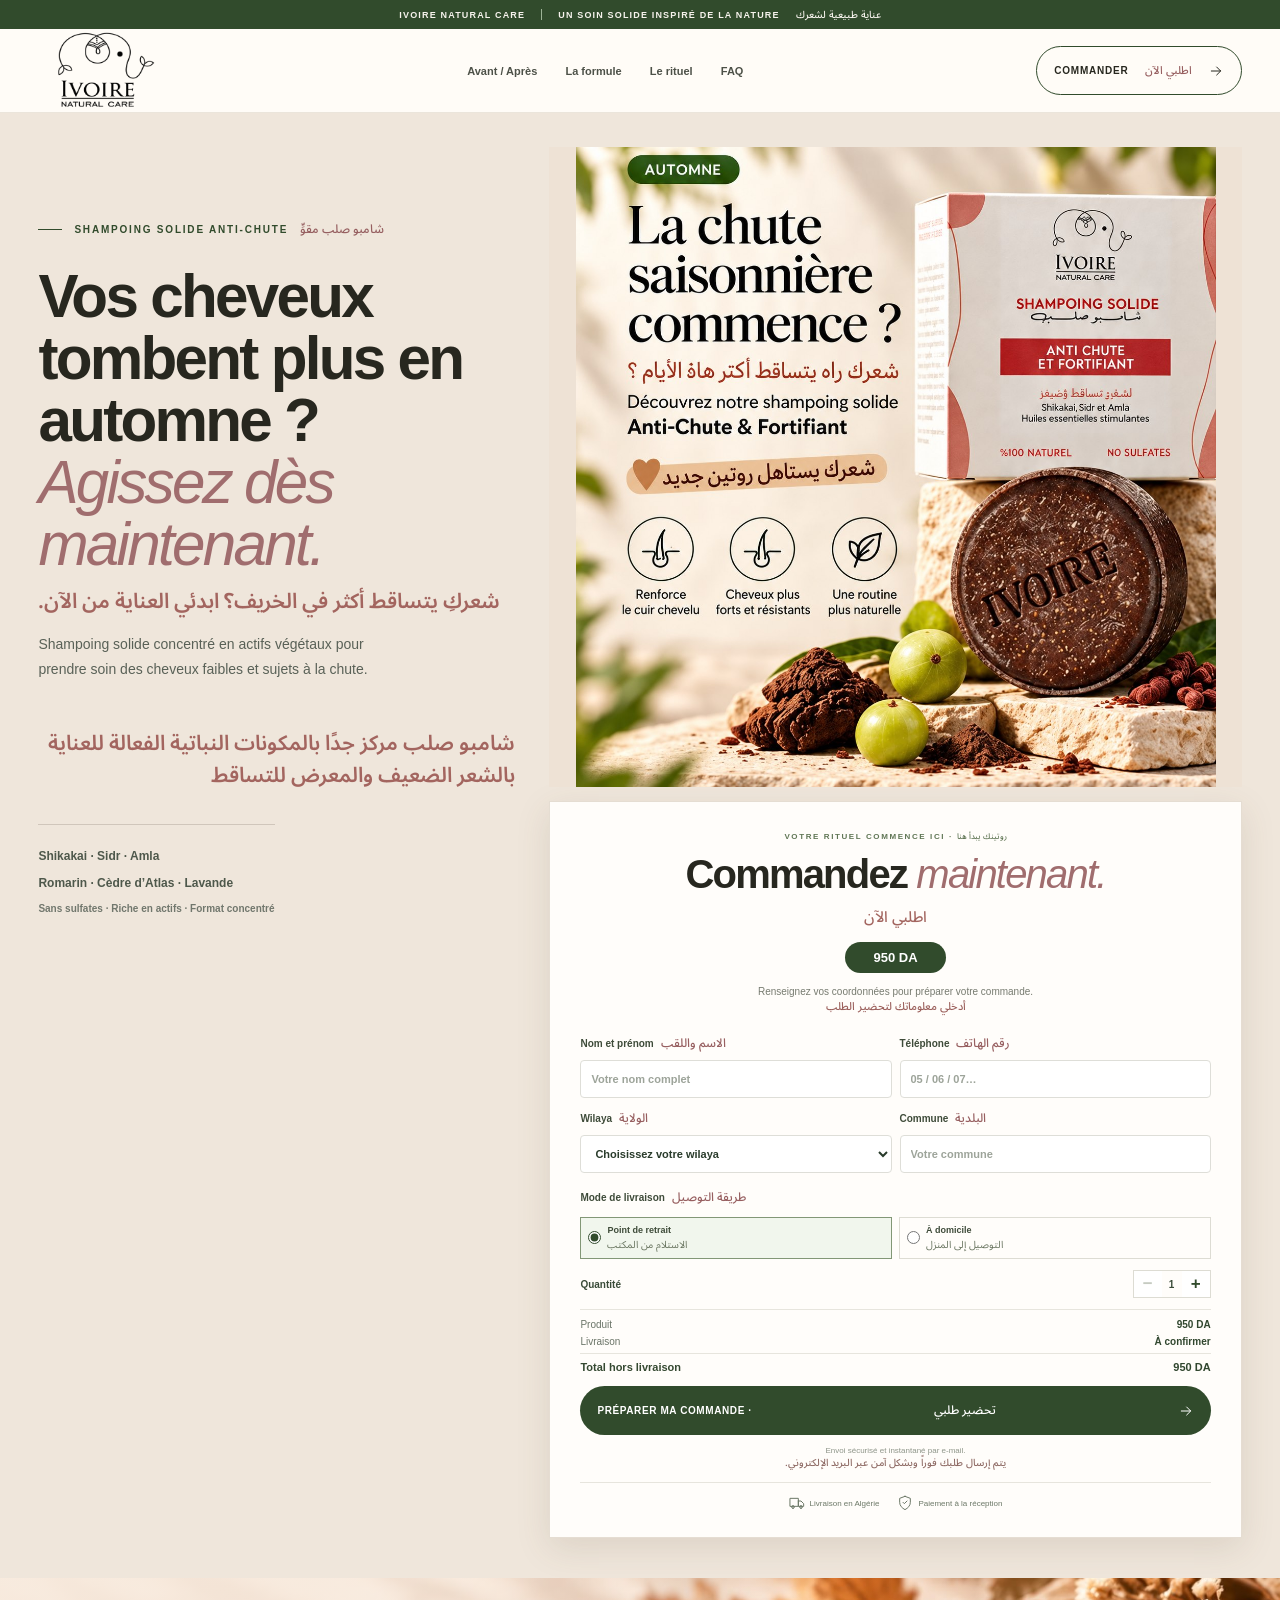
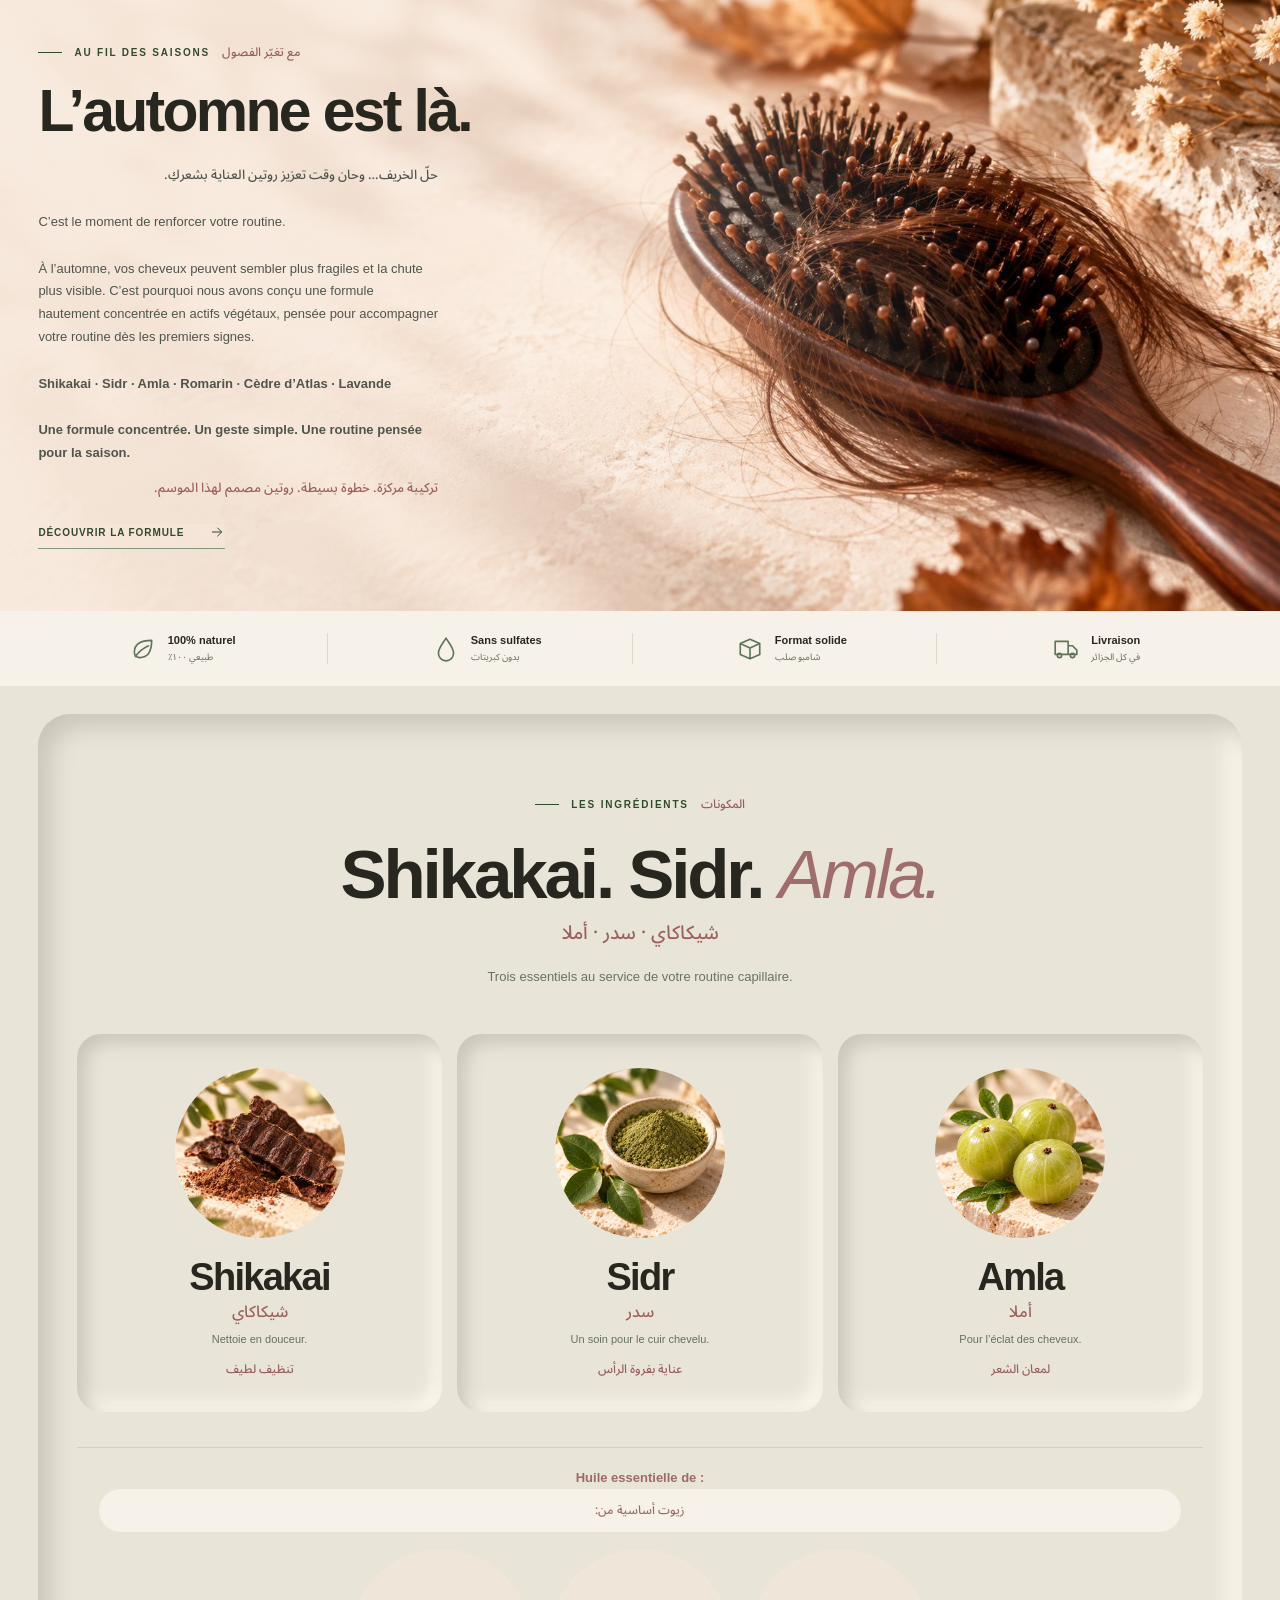
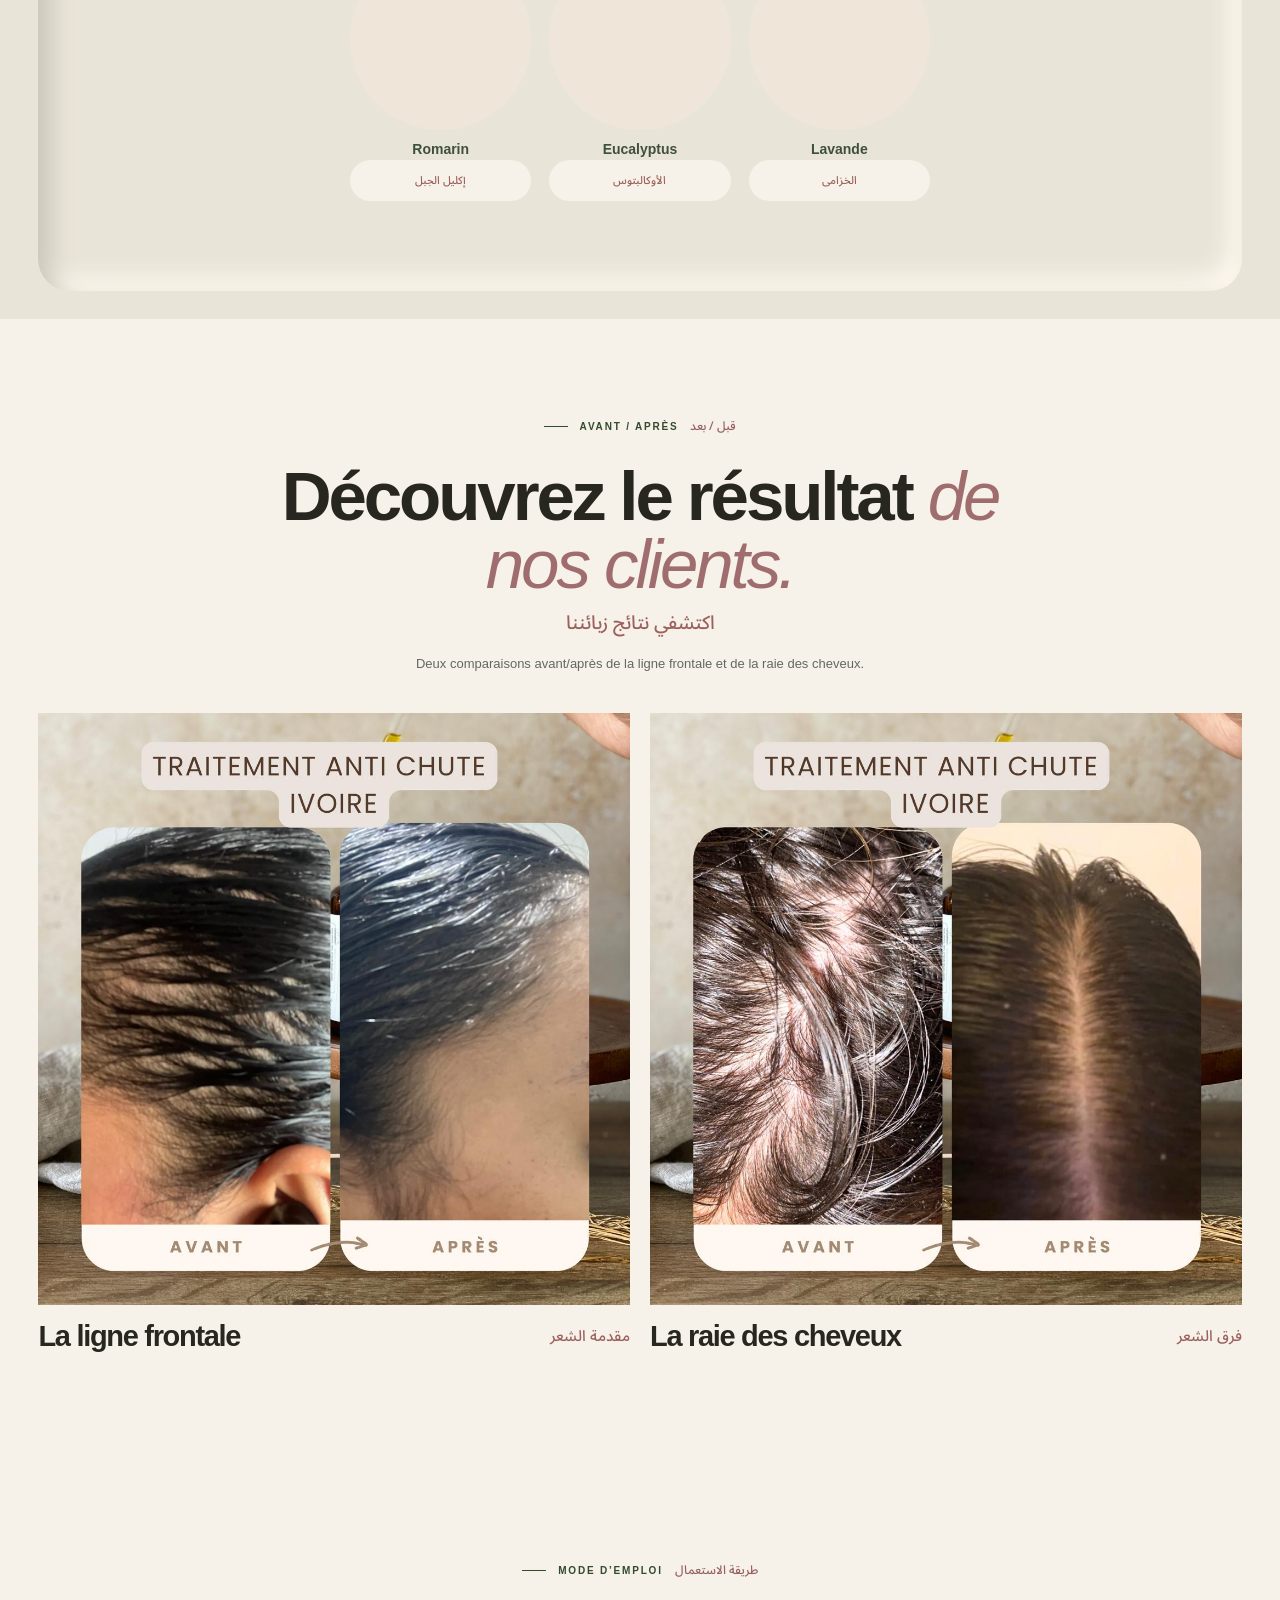
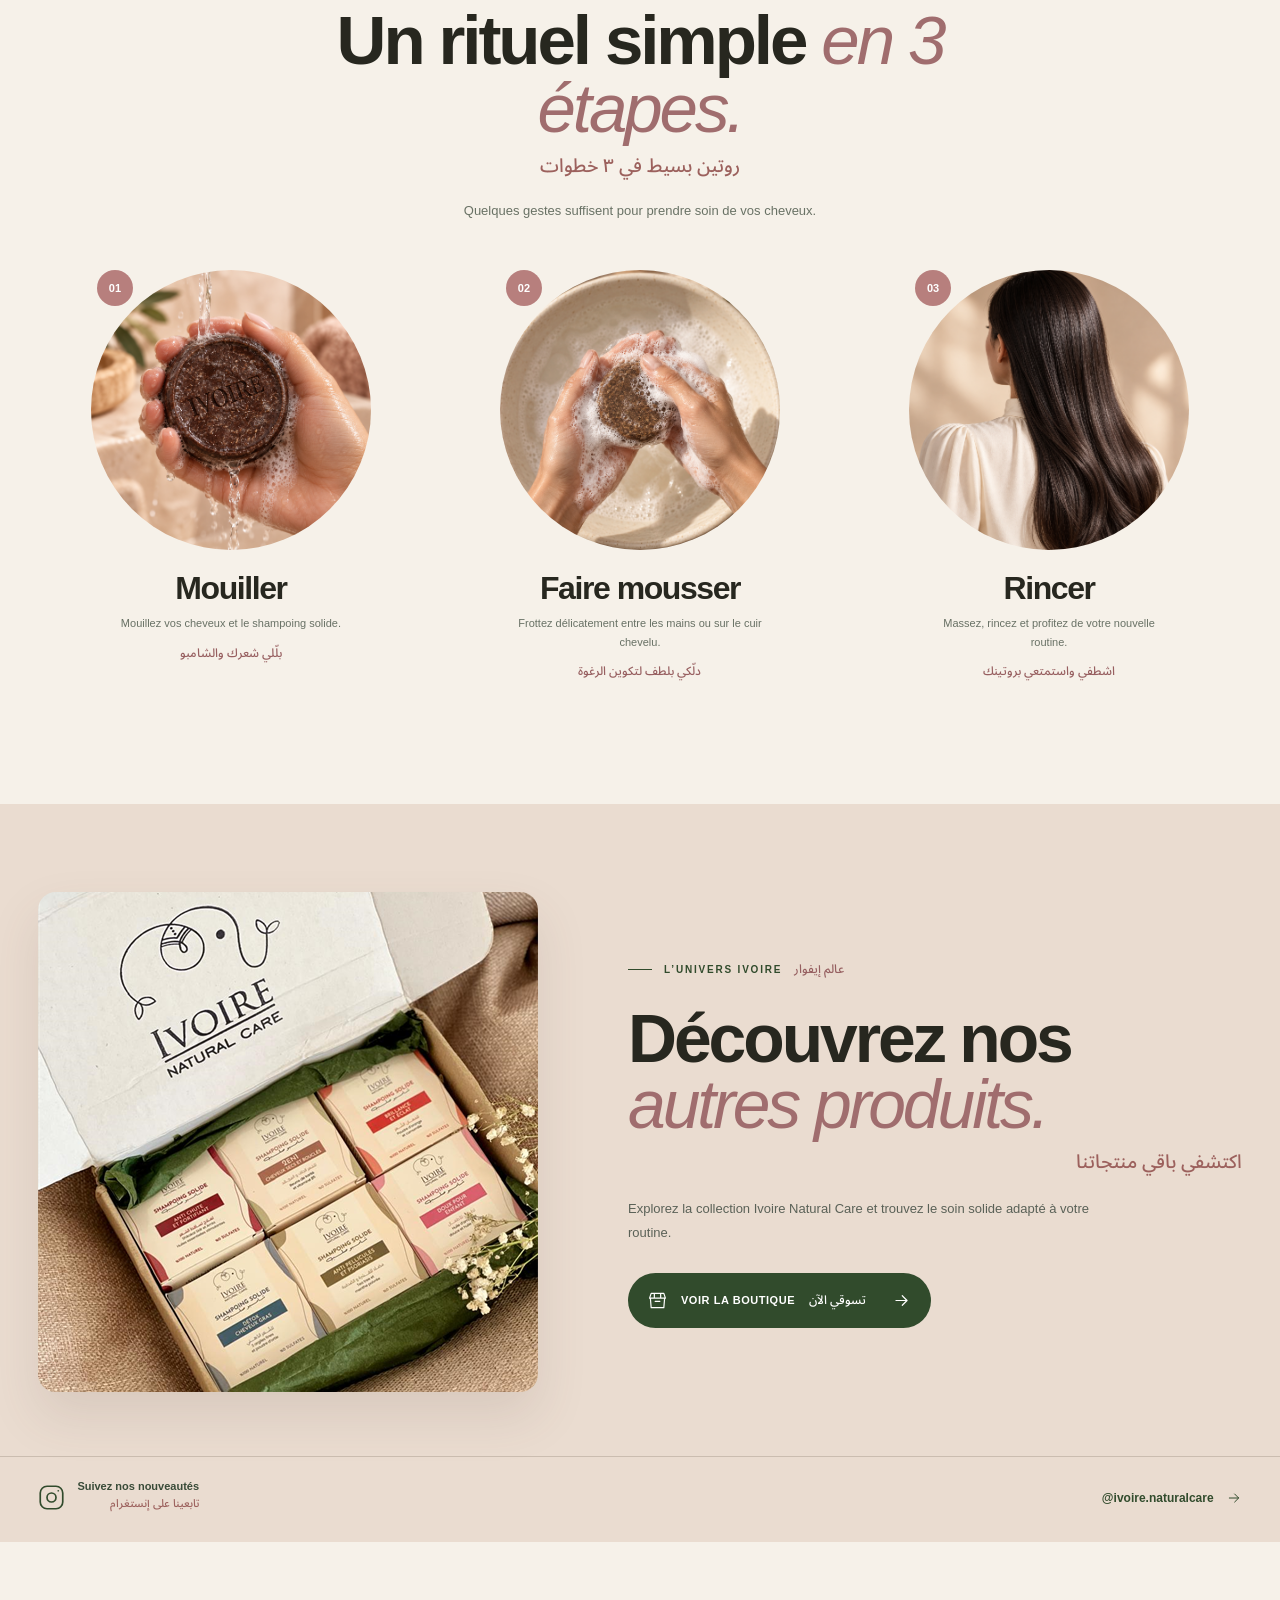
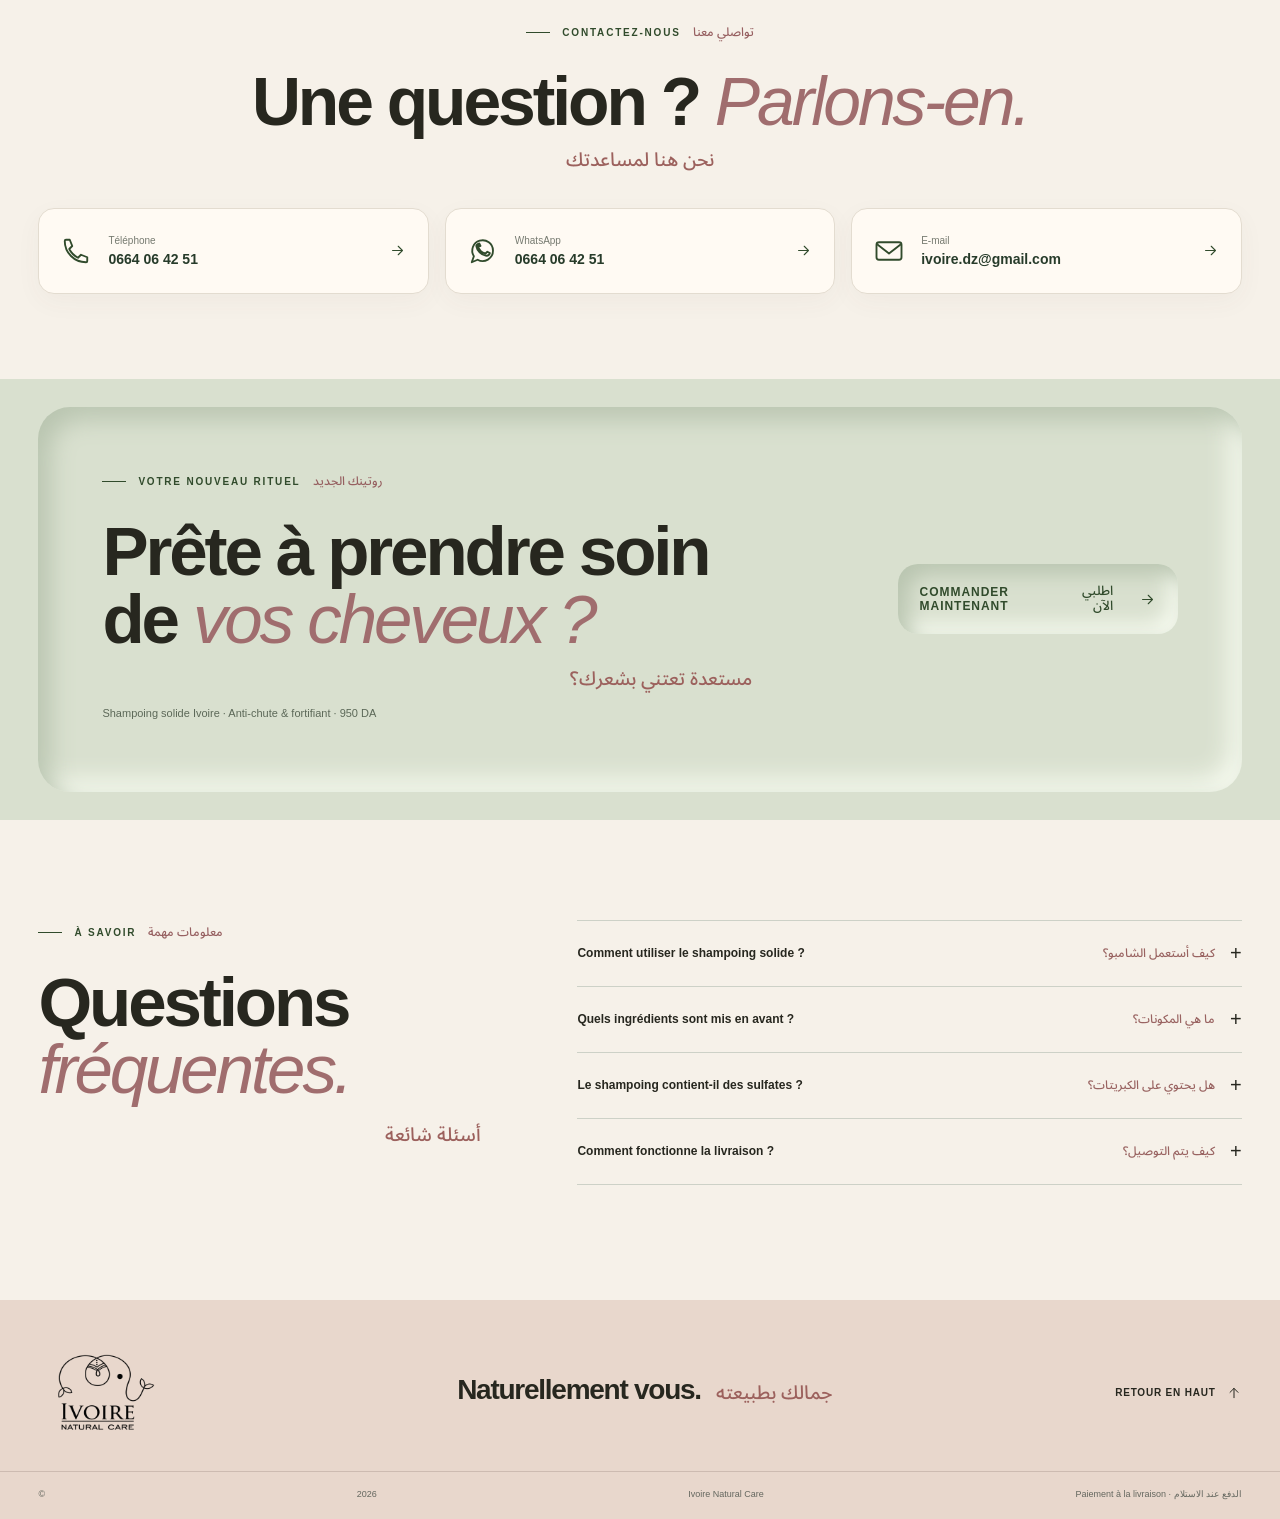
==== commit 0abb74ad: "Fix essential oil ingredient tiles (index.html)" ====
--- a/index.html
+++ b/index.html
@@ -1,124 +1,124 @@
-<!doctype html>
-<html lang="fr">
-<head>
-  <meta charset="utf-8">
-  <meta name="viewport" content="width=device-width, initial-scale=1">
-  <meta name="theme-color" content="#f6f1e9">
-  <meta name="description" content="Ivoire Natural Care : shampoing solide anti-chute et fortifiant au shikakai, sidr et amla. 950 DA. Livraison en Algérie.">
-  <title>Ivoire Natural Care — Shampoing solide anti-chute</title>
-  <link rel="preconnect" href="https://fonts.googleapis.com">
-  <link rel="preconnect" href="https://fonts.gstatic.com" crossorigin>
-  <link href="https://fonts.googleapis.com/css2?family=Cormorant+Garamond:wght@400;500;600;700&family=Noto+Sans+Arabic:wght@400;500;600;700&family=Plus+Jakarta+Sans:wght@400;500;600;700;800&display=swap" rel="stylesheet">
-  <link rel="stylesheet" href="styles.css?v=12">
-  <script src="app.js?v=2" defer></script>
-</head>
-<body>
-  <svg class="svg-sprite" aria-hidden="true" xmlns="http://www.w3.org/2000/svg">
-    <symbol id="i-arrow" viewBox="0 0 24 24"><path d="M5 12h14m-6-6 6 6-6 6"/></symbol>
-    <symbol id="i-leaf" viewBox="0 0 24 24"><path d="M20 4C9 4 4 8 4 15a5 5 0 0 0 5 5c7 0 11-5 11-16ZM5 19c3-5 6-7 12-10"/></symbol>
-    <symbol id="i-drop" viewBox="0 0 24 24"><path d="M12 2c-3 5-7 9-7 14a7 7 0 0 0 14 0c0-5-4-9-7-14Z"/></symbol>
-    <symbol id="i-box" viewBox="0 0 24 24"><path d="m3 7 9-4 9 4v10l-9 4-9-4V7Zm0 0 9 4 9-4m-9 4v10"/></symbol>
-    <symbol id="i-truck" viewBox="0 0 24 24"><path d="M2 5h12v12H2zM14 9h4l4 4v4h-8V9ZM6 20a2 2 0 1 0 0-4 2 2 0 0 0 0 4Zm12 0a2 2 0 1 0 0-4 2 2 0 0 0 0 4Z"/></symbol>
-    <symbol id="i-shield" viewBox="0 0 24 24"><path d="m12 2 8 3v6c0 5-3.5 8.5-8 11-4.5-2.5-8-6-8-11V5l8-3Zm-3 9 2 2 4-4"/></symbol>
-    <symbol id="i-spark" viewBox="0 0 24 24"><path d="m12 2 1.8 6.2L20 10l-6.2 1.8L12 18l-1.8-6.2L4 10l6.2-1.8L12 2Zm7 13 .7 2.3L22 18l-2.3.7L19 21l-.7-2.3L16 18l2.3-.7L19 15Z"/></symbol>
-    <symbol id="i-heart" viewBox="0 0 24 24"><path d="M20.8 8.3c0 5-8.8 11.3-8.8 11.3S3.2 13.3 3.2 8.3a4.5 4.5 0 0 1 8.8-1.2 4.5 4.5 0 0 1 8.8 1.2Z"/></symbol>
-    <symbol id="i-check" viewBox="0 0 24 24"><path d="m4 12 5 5L20 6"/></symbol>
-    <symbol id="i-shop" viewBox="0 0 24 24"><path d="M3 9h18l-1 12H4L3 9Zm1-6h16l2 6H2l2-6Zm4 0v6m8-6v6M9 13h6"/></symbol>
-    <symbol id="i-phone" viewBox="0 0 24 24"><path d="M7 3H4a1 1 0 0 0-1 1c0 9.4 7.6 17 17 17a1 1 0 0 0 1-1v-3l-5-2-2.4 2.4a16 16 0 0 1-7-7L9 8 7 3Z"/></symbol>
-    <symbol id="i-mail" viewBox="0 0 24 24"><rect x="2" y="5" width="20" height="14" rx="2"/><path d="m3 7 9 7 9-7"/></symbol>
-    <symbol id="i-instagram" viewBox="0 0 24 24"><rect x="2" y="2" width="20" height="20" rx="6"/><circle cx="12" cy="12" r="4"/><path d="M18 6h.01"/></symbol>
-    <symbol id="i-whatsapp" viewBox="0 0 24 24"><path d="M20 11.7A8.3 8.3 0 0 1 7.7 19L3 21l1.7-4.8A8.3 8.3 0 1 1 20 11.7Z"/><path d="M8 8c.7 3.2 2.8 5.3 6 6l1.5-1.4 2 1c-.5 1.9-1.8 2.4-3.4 2.1-3.4-.5-6.9-4-7.4-7.4C6.4 7.7 7.1 6.5 9 6l1 2-2 0Z"/></symbol>
-  </svg>
-
-  <div class="announcement">Ivoire Natural Care <span class="announcement-sep"></span> Un soin solide inspiré de la nature <span class="ar" lang="ar" dir="rtl">عناية طبيعية لشعرك</span></div>
-  <header class="site-header">
-    <a class="brand" href="#accueil" aria-label="Ivoire Natural Care, accueil"><img src="assets/logo-ivoire-transparent.png" alt="Ivoire Natural Care" width="150" height="100"></a>
-    <nav class="desktop-nav" aria-label="Navigation principale"><a href="#avant-apres">Avant / Après</a><a href="#ingredients">La formule</a><a href="#rituel">Le rituel</a><a href="#questions">FAQ</a></nav>
-    <a class="header-cta" href="#commande-form">Commander <span class="ar" lang="ar" dir="rtl">اطلبي الآن</span> <svg class="icon"><use href="#i-arrow"/></svg></a>
-  </header>
-
-  <main>
-    <section class="hero" id="accueil">
-      <div class="hero-grid section-wrap">
-        <div class="hero-copy">
-          <p class="eyebrow"><span></span> SHAMPOING SOLIDE ANTI-CHUTE <span class="ar" lang="ar" dir="rtl">شامبو صلب مقوٍّ</span></p>
-          <h1>Vos cheveux tombent plus en automne ? <em>Agissez dès maintenant.</em></h1>
-          <p class="ar hero-ar" lang="ar" dir="rtl">شعركِ يتساقط أكثر في الخريف؟ ابدئي العناية من الآن.</p>
-          <p class="hero-intro">Shampoing solide concentré en actifs végétaux pour prendre soin des cheveux faibles et sujets à la chute.</p>
-          <p class="ar hero-ar hero-ar-detail" lang="ar" dir="rtl">شامبو صلب مركز جدًا بالمكونات النباتية الفعالة للعناية بالشعر الضعيف والمعرض للتساقط</p>
-          <div class="hero-actives"><span> Shikakai · Sidr · Amla</span><span> Romarin · Cèdre d’Atlas · Lavande</span><small>Sans sulfates · Riche en actifs · Format concentré</small></div>
-        </div>
-
-        <div class="hero-product">
-          <img src="assets/produit-campagne-2026.jpg" alt="Coffret et shampoing solide Ivoire parmi les amlas et les plantes" fetchpriority="high" width="1254" height="1254">
-        </div>
-
-        <form id="commande-form" class="order-form" novalidate>
-          <input type="hidden" name="access_key" value="22367ca9-ef82-4b01-b7cd-e6b393a231a1">
-          <input type="hidden" name="subject" value="Nouvelle commande Ivoire Natural Care">
-          <input type="hidden" name="from_name" value="Formulaire Ivoire Natural Care">
-          <input type="hidden" name="botcheck" value="">
-          <div class="form-heading"><p>VOTRE RITUEL COMMENCE ICI · <span class="ar" lang="ar" dir="rtl">روتينك يبدأ هنا</span></p><h2>Commandez <em>maintenant.</em></h2><span class="ar form-ar" lang="ar" dir="rtl">اطلبي الآن</span><span class="price-pill">950 DA</span></div>
-          <p class="form-intro">Renseignez vos coordonnées pour préparer votre commande.<br><span class="ar" lang="ar" dir="rtl">أدخلي معلوماتك لتحضير الطلب</span></p>
-          <div class="form-grid">
-            <label>Nom et prénom <span class="ar" lang="ar" dir="rtl">الاسم واللقب</span><input name="Nom complet" autocomplete="name" placeholder="Votre nom complet" required maxlength="100"></label>
-            <label>Téléphone <span class="ar" lang="ar" dir="rtl">رقم الهاتف</span><input name="Téléphone" autocomplete="tel" type="tel" inputmode="tel" placeholder="05 / 06 / 07…" required maxlength="18"></label>
-            <label>Wilaya <span class="ar" lang="ar" dir="rtl">الولاية</span><select name="Wilaya" id="wilaya" required><option value="">Choisissez votre wilaya</option></select></label>
-            <label>Commune <span class="ar" lang="ar" dir="rtl">البلدية</span><input name="Commune" autocomplete="address-level2" placeholder="Votre commune" required maxlength="100"></label>
-          </div>
-          <fieldset class="delivery"><legend>Mode de livraison <span class="ar" lang="ar" dir="rtl">طريقة التوصيل</span></legend><label><input type="radio" name="Mode de livraison" value="Stop Desk" checked><span>Point de retrait <small class="ar" lang="ar" dir="rtl">الاستلام من المكتب</small></span></label><label><input type="radio" name="Mode de livraison" value="Domicile"><span>À domicile <small class="ar" lang="ar" dir="rtl">التوصيل إلى المنزل</small></span></label></fieldset>
-          <label id="address-wrap" hidden>Adresse de livraison<input id="address" name="Adresse" autocomplete="street-address" placeholder="Rue, numéro, bâtiment…" maxlength="240" disabled></label>
-          <div class="quantity-row"><span>Quantité</span><div class="quantity-control"><button type="button" id="minus" aria-label="Diminuer la quantité">−</button><output id="quantity">1</output><button type="button" id="plus" aria-label="Augmenter la quantité">+</button></div></div>
-          <div class="form-total"><span>Produit <b id="subtotal">950 DA</b></span><span>Livraison <b>À confirmer</b></span><strong>Total hors livraison <b id="total">950 DA</b></strong></div>
-          <button class="submit" type="submit">Préparer ma commande · <span class="ar" lang="ar" dir="rtl">تحضير طلبي</span> <svg class="icon"><use href="#i-arrow"/></svg></button>
-          <p id="form-status" class="form-status" role="status" aria-live="polite" hidden></p>
-          <p class="form-foot">Envoi sécurisé et instantané par e-mail.<br><span class="ar" lang="ar" dir="rtl">يتم إرسال طلبك فوراً وبشكل آمن عبر البريد الإلكتروني.</span></p>
-          <div class="form-assurance"><span><svg class="icon"><use href="#i-truck"/></svg> Livraison en Algérie</span><span><svg class="icon"><use href="#i-shield"/></svg> Paiement à la réception</span></div>
-        </form>
-      </div>
-    </section>
-
-    <section class="autumn" aria-labelledby="autumn-title">
-      <div class="autumn-inner section-wrap">
-        <div class="autumn-copy">
-          <p class="eyebrow"><span></span> AU FIL DES SAISONS <span class="ar" lang="ar" dir="rtl">مع تغيّر الفصول</span></p>
-          <h2 id="autumn-title">L’automne est là.</h2>
-          <p class="ar section-ar" lang="ar" dir="rtl">حلّ الخريف… وحان وقت تعزيز روتين العناية بشعركِ.</p>
-          <p>C’est le moment de renforcer votre routine.</p>
-          <p>À l’automne, vos cheveux peuvent sembler plus fragiles et la chute plus visible. C’est pourquoi nous avons conçu une formule hautement concentrée en actifs végétaux, pensée pour accompagner votre routine dès les premiers signes.</p>
-          <p class="autumn-actives">Shikakai · Sidr · Amla · Romarin · Cèdre d’Atlas · Lavande</p>
-          <p class="autumn-closing">Une formule concentrée. Un geste simple. Une routine pensée pour la saison.</p>
-          <p class="ar autumn-detail" lang="ar" dir="rtl">تركيبة مركزة. خطوة بسيطة. روتين مصمم لهذا الموسم.</p>
-          <a class="text-link" href="#ingredients">DÉCOUVRIR LA FORMULE <svg class="icon"><use href="#i-arrow"/></svg></a>
-        </div>
-        <div class="autumn-image"><img src="assets/brosse-automne.jpg" alt="Brosse en bois avec quelques cheveux, dans une ambiance douce d’automne" loading="lazy" width="1776" height="887"></div>
-      </div>
-    </section>
-
-    <div class="trust-strip section-wrap" aria-label="Les essentiels Ivoire"><div><svg class="icon"><use href="#i-leaf"/></svg><span>100% naturel<br><small class="ar" lang="ar" dir="rtl">طبيعي ١٠٠٪</small></span></div><div><svg class="icon"><use href="#i-drop"/></svg><span>Sans sulfates<br><small class="ar" lang="ar" dir="rtl">بدون كبريتات</small></span></div><div><svg class="icon"><use href="#i-box"/></svg><span>Format solide<br><small class="ar" lang="ar" dir="rtl">شامبو صلب</small></span></div><div><svg class="icon"><use href="#i-truck"/></svg><span>Livraison<br><small class="ar" lang="ar" dir="rtl">في كل الجزائر</small></span></div></div>
-
-    <section class="ingredients" id="ingredients"><div class="section-wrap ingredients-inner"><div class="ingredients-top"><p class="eyebrow"><span></span> LES INGRÉDIENTS <span class="ar" lang="ar" dir="rtl">المكونات</span></p><h2>Shikakai. Sidr. <em>Amla.</em></h2><p class="ar section-ar" lang="ar" dir="rtl">شيكاكاي · سدر · أملا</p><p>Trois essentiels au service de votre routine capillaire.</p></div><div class="ingredient-grid"><article><img class="ingredient-photo" src="assets/ingredient-shikakai-v2.png" alt="Gousses de shikakai" width="500" height="500" loading="eager"><h3>Shikakai <span class="ar" lang="ar" dir="rtl">شيكاكاي</span></h3><p>Nettoie en douceur.</p><small class="ar" lang="ar" dir="rtl">تنظيف لطيف</small></article><article><img class="ingredient-photo" src="assets/ingredient-sidr-v2.png" alt="Poudre de sidr et feuilles" width="500" height="500" loading="eager"><h3>Sidr <span class="ar" lang="ar" dir="rtl">سدر</span></h3><p>Un soin pour le cuir chevelu.</p><small class="ar" lang="ar" dir="rtl">عناية بفروة الرأس</small></article><article><img class="ingredient-photo" src="assets/ingredient-amla-v2.png" alt="Fruits verts amla" width="500" height="500" loading="eager"><h3>Amla <span class="ar" lang="ar" dir="rtl">أملا</span></h3><p>Pour l’éclat des cheveux.</p><small class="ar" lang="ar" dir="rtl">لمعان الشعر</small></article></div><div class="essential-oils"><p>Huile essentielle de : <span class="ar" lang="ar" dir="rtl">زيوت أساسية من:</span></p><div class="oil-grid"><article class="oil-card"><div class="oil-photo"><img src="assets/essential-oils-triptych.png" alt="Brins de romarin et huile essentielle" width="2172" height="724" loading="lazy"></div><h3>Romarin <span class="ar" lang="ar" dir="rtl">إكليل الجبل</span></h3></article><article class="oil-card"><div class="oil-photo"><img src="assets/essential-oils-triptych.png" alt="Feuilles d’eucalyptus et huile essentielle" width="2172" height="724" loading="lazy"></div><h3>Eucalyptus <span class="ar" lang="ar" dir="rtl">الأوكالبتوس</span></h3></article><article class="oil-card"><div class="oil-photo"><img src="assets/essential-oils-triptych.png" alt="Fleurs de lavande et huile essentielle" width="2172" height="724" loading="lazy"></div><h3>Lavande <span class="ar" lang="ar" dir="rtl">الخزامى</span></h3></article></div></div></div></section>
-
-    <section class="before-after section-wrap" id="avant-apres" aria-labelledby="before-after-title"><div class="before-after-head"><p class="eyebrow"><span></span> AVANT / APRÈS <span class="ar" lang="ar" dir="rtl">قبل / بعد</span></p><h2 id="before-after-title">Découvrez le résultat <em>de nos clients.</em></h2><p class="ar section-ar" lang="ar" dir="rtl">اكتشفي نتائج زبائننا</p><p>Deux comparaisons avant/après de la ligne frontale et de la raie des cheveux.</p></div><div class="before-after-grid"><figure><div class="comparison-photo"><img src="assets/avant-apres-ligne.jpg" alt="Comparaison avant et après de la ligne frontale fournie par Ivoire" width="1080" height="1080" loading="lazy"></div><figcaption>La ligne frontale <span class="ar" lang="ar" dir="rtl">مقدمة الشعر</span></figcaption></figure><figure><div class="comparison-photo"><img src="assets/avant-apres-raie.jpg" alt="Comparaison avant et après de la raie des cheveux fournie par Ivoire" width="1080" height="1080" loading="lazy"></div><figcaption>La raie des cheveux <span class="ar" lang="ar" dir="rtl">فرق الشعر</span></figcaption></figure></div></section>
-
-    <section class="ritual section-wrap" id="rituel"><div class="ritual-head"><p class="eyebrow"><span></span> MODE D’EMPLOI <span class="ar" lang="ar" dir="rtl">طريقة الاستعمال</span></p><h2>Un rituel simple <em>en 3 étapes.</em></h2><p class="ar section-ar" lang="ar" dir="rtl">روتين بسيط في ٣ خطوات</p><p>Quelques gestes suffisent pour prendre soin de vos cheveux.</p></div><div class="ritual-grid"><article><div class="ritual-photo"><img src="assets/rituel-mouiller.png" alt="Main mouillant le shampoing solide Ivoire" loading="lazy"><span>01</span></div><h3>Mouiller</h3><p>Mouillez vos cheveux et le shampoing solide.</p><small class="ar" lang="ar" dir="rtl">بلّلي شعرك والشامبو</small></article><article><div class="ritual-photo"><img src="assets/rituel-mousser.png" alt="Mains faisant mousser le shampoing solide" loading="lazy"><span>02</span></div><h3>Faire mousser</h3><p>Frottez délicatement entre les mains ou sur le cuir chevelu.</p><small class="ar" lang="ar" dir="rtl">دلّكي بلطف لتكوين الرغوة</small></article><article><div class="ritual-photo"><img src="assets/rituel-rincer.png" alt="Cheveux brillants après rinçage" loading="lazy"><span>03</span></div><h3>Rincer</h3><p>Massez, rincez et profitez de votre nouvelle routine.</p><small class="ar" lang="ar" dir="rtl">اشطفي واستمتعي بروتينك</small></article></div></section>
-
-    <section class="more-products" aria-labelledby="more-products-title">
-      <div class="section-wrap more-products-grid">
-        <div class="more-products-photo"><img src="assets/collection-ivoire-500.png" alt="Coffret Ivoire Natural Care réunissant plusieurs shampoings solides" width="500" height="500" loading="lazy"></div>
-        <div class="more-products-copy"><p class="eyebrow"><span></span> L’UNIVERS IVOIRE <span class="ar" lang="ar" dir="rtl">عالم إيفوار</span></p><h2 id="more-products-title">Découvrez nos <em>autres produits.</em></h2><p class="ar section-ar" lang="ar" dir="rtl">اكتشفي باقي منتجاتنا</p><p>Explorez la collection Ivoire Natural Care et trouvez le soin solide adapté à votre routine.</p><a class="shop-button" href="https://ivoirenaturalcare.com/shop/?v=1663943fa02b" target="_blank" rel="noopener noreferrer"><svg class="icon"><use href="#i-shop"/></svg> Voir la boutique <span class="ar" lang="ar" dir="rtl">تسوقي الآن</span><svg class="icon"><use href="#i-arrow"/></svg></a></div>
-      </div>
-      <div class="section-wrap social-bar"><div><svg class="icon"><use href="#i-instagram"/></svg><span>Suivez nos nouveautés <small class="ar" lang="ar" dir="rtl">تابعينا على إنستغرام</small></span></div><a href="https://www.instagram.com/ivoire.naturalcare?stkn=MWdpM3JlcjRsY3dwMg%3D%3D&amp;utm_source=qr" target="_blank" rel="noopener noreferrer">@ivoire.naturalcare <svg class="icon"><use href="#i-arrow"/></svg></a></div>
-    </section>
-
-    <section class="contact-block section-wrap" id="contact"><div class="contact-head"><p class="eyebrow"><span></span> CONTACTEZ-NOUS <span class="ar" lang="ar" dir="rtl">تواصلي معنا</span></p><h2>Une question ? <em>Parlons-en.</em></h2><p class="ar section-ar" lang="ar" dir="rtl">نحن هنا لمساعدتك</p></div><div class="contact-grid"><a href="tel:+213664064251"><svg class="icon"><use href="#i-phone"/></svg><span>Téléphone <strong>0664 06 42 51</strong></span><svg class="icon link-arrow"><use href="#i-arrow"/></svg></a><a href="https://wa.me/213664064251" target="_blank" rel="noopener noreferrer"><svg class="icon"><use href="#i-whatsapp"/></svg><span>WhatsApp <strong>0664 06 42 51</strong></span><svg class="icon link-arrow"><use href="#i-arrow"/></svg></a><a href="mailto:ivoire.dz@gmail.com"><svg class="icon"><use href="#i-mail"/></svg><span>E-mail <strong>ivoire.dz@gmail.com</strong></span><svg class="icon link-arrow"><use href="#i-arrow"/></svg></a></div></section>
-
-    <section class="last-cta"><div class="section-wrap last-cta-inner"><div><p class="eyebrow"><span></span> VOTRE NOUVEAU RITUEL <span class="ar" lang="ar" dir="rtl">روتينك الجديد</span></p><h2>Prête à prendre soin de <em>vos cheveux ?</em></h2><p class="ar section-ar" lang="ar" dir="rtl">مستعدة تعتني بشعرك؟</p><p>Shampoing solide Ivoire · Anti-chute & fortifiant · 950 DA</p></div><a class="btn-creuse" href="#commande-form">Commander maintenant <span class="ar" lang="ar" dir="rtl">اطلبي الآن</span> <svg class="icon"><use href="#i-arrow"/></svg></a></div></section>
-
-    <section class="faq section-wrap" id="questions"><div><p class="eyebrow"><span></span> À SAVOIR <span class="ar" lang="ar" dir="rtl">معلومات مهمة</span></p><h2>Questions <em>fréquentes.</em></h2><p class="ar section-ar" lang="ar" dir="rtl">أسئلة شائعة</p></div><div class="faq-list"><details><summary>Comment utiliser le shampoing solide ? <span class="ar" lang="ar" dir="rtl">كيف أستعمل الشامبو؟</span></summary><p>Mouillez vos cheveux et le shampoing. Faites mousser entre les mains ou sur le cuir chevelu, massez doucement puis rincez.<br><span class="ar" lang="ar" dir="rtl">بلّلي شعرك والشامبو، كوّني الرغوة، دلّكي بلطف ثم اشطفي.</span></p></details><details><summary>Quels ingrédients sont mis en avant ? <span class="ar" lang="ar" dir="rtl">ما هي المكونات؟</span></summary><p>Le produit met en avant le shikakai, le sidr et l’amla. Consultez l’emballage pour la composition complète.<br><span class="ar" lang="ar" dir="rtl">شيكاكاي، سدر وأملا. راجعي العبوة لمعرفة التركيبة الكاملة.</span></p></details><details><summary>Le shampoing contient-il des sulfates ? <span class="ar" lang="ar" dir="rtl">هل يحتوي على الكبريتات؟</span></summary><p>L’emballage fourni indique « 0% sulfates ».<br><span class="ar" lang="ar" dir="rtl">تشير العبوة إلى أنه بدون كبريتات.</span></p></details><details><summary>Comment fonctionne la livraison ? <span class="ar" lang="ar" dir="rtl">كيف يتم التوصيل؟</span></summary><p>Vous pouvez choisir un point de retrait ou une livraison à domicile. Les frais et la disponibilité seront confirmés avant validation.<br><span class="ar" lang="ar" dir="rtl">يمكنك اختيار الاستلام من المكتب أو التوصيل للمنزل. تُؤكّد الرسوم قبل الطلب.</span></p></details></div></section>
-  </main>
-
-  <footer><div class="section-wrap footer-inner"><a class="brand footer-brand" href="#accueil" aria-label="Ivoire Natural Care, retour en haut"><img src="assets/logo-ivoire-transparent.png" alt="Ivoire Natural Care" width="150" height="100"></a><p>Naturellement vous. <span class="ar" lang="ar" dir="rtl">جمالك بطبيعته</span></p><a href="#accueil">Retour en haut <svg class="icon"><use href="#i-arrow"/></svg></a></div><div class="section-wrap footer-bottom">© <span id="year">2026</span> Ivoire Natural Care <span>Paiement à la livraison · الدفع عند الاستلام</span></div></footer>
-  <a class="mobile-cta" href="#commande-form">Commander · 950 DA <span class="ar" lang="ar" dir="rtl">اطلبي الآن</span> <svg class="icon"><use href="#i-arrow"/></svg></a>
-</body>
-</html>
+<!doctype html>
+<html lang="fr">
+<head>
+  <meta charset="utf-8">
+  <meta name="viewport" content="width=device-width, initial-scale=1">
+  <meta name="theme-color" content="#f6f1e9">
+  <meta name="description" content="Ivoire Natural Care : shampoing solide anti-chute et fortifiant au shikakai, sidr et amla. 950 DA. Livraison en Algérie.">
+  <title>Ivoire Natural Care — Shampoing solide anti-chute</title>
+  <link rel="preconnect" href="https://fonts.googleapis.com">
+  <link rel="preconnect" href="https://fonts.gstatic.com" crossorigin>
+  <link href="https://fonts.googleapis.com/css2?family=Cormorant+Garamond:wght@400;500;600;700&family=Noto+Sans+Arabic:wght@400;500;600;700&family=Plus+Jakarta+Sans:wght@400;500;600;700;800&display=swap" rel="stylesheet">
+  <link rel="stylesheet" href="styles.css?v=12">
+  <script src="app.js?v=2" defer></script>
+</head>
+<body>
+  <svg class="svg-sprite" aria-hidden="true" xmlns="http://www.w3.org/2000/svg">
+    <symbol id="i-arrow" viewBox="0 0 24 24"><path d="M5 12h14m-6-6 6 6-6 6"/></symbol>
+    <symbol id="i-leaf" viewBox="0 0 24 24"><path d="M20 4C9 4 4 8 4 15a5 5 0 0 0 5 5c7 0 11-5 11-16ZM5 19c3-5 6-7 12-10"/></symbol>
+    <symbol id="i-drop" viewBox="0 0 24 24"><path d="M12 2c-3 5-7 9-7 14a7 7 0 0 0 14 0c0-5-4-9-7-14Z"/></symbol>
+    <symbol id="i-box" viewBox="0 0 24 24"><path d="m3 7 9-4 9 4v10l-9 4-9-4V7Zm0 0 9 4 9-4m-9 4v10"/></symbol>
+    <symbol id="i-truck" viewBox="0 0 24 24"><path d="M2 5h12v12H2zM14 9h4l4 4v4h-8V9ZM6 20a2 2 0 1 0 0-4 2 2 0 0 0 0 4Zm12 0a2 2 0 1 0 0-4 2 2 0 0 0 0 4Z"/></symbol>
+    <symbol id="i-shield" viewBox="0 0 24 24"><path d="m12 2 8 3v6c0 5-3.5 8.5-8 11-4.5-2.5-8-6-8-11V5l8-3Zm-3 9 2 2 4-4"/></symbol>
+    <symbol id="i-spark" viewBox="0 0 24 24"><path d="m12 2 1.8 6.2L20 10l-6.2 1.8L12 18l-1.8-6.2L4 10l6.2-1.8L12 2Zm7 13 .7 2.3L22 18l-2.3.7L19 21l-.7-2.3L16 18l2.3-.7L19 15Z"/></symbol>
+    <symbol id="i-heart" viewBox="0 0 24 24"><path d="M20.8 8.3c0 5-8.8 11.3-8.8 11.3S3.2 13.3 3.2 8.3a4.5 4.5 0 0 1 8.8-1.2 4.5 4.5 0 0 1 8.8 1.2Z"/></symbol>
+    <symbol id="i-check" viewBox="0 0 24 24"><path d="m4 12 5 5L20 6"/></symbol>
+    <symbol id="i-shop" viewBox="0 0 24 24"><path d="M3 9h18l-1 12H4L3 9Zm1-6h16l2 6H2l2-6Zm4 0v6m8-6v6M9 13h6"/></symbol>
+    <symbol id="i-phone" viewBox="0 0 24 24"><path d="M7 3H4a1 1 0 0 0-1 1c0 9.4 7.6 17 17 17a1 1 0 0 0 1-1v-3l-5-2-2.4 2.4a16 16 0 0 1-7-7L9 8 7 3Z"/></symbol>
+    <symbol id="i-mail" viewBox="0 0 24 24"><rect x="2" y="5" width="20" height="14" rx="2"/><path d="m3 7 9 7 9-7"/></symbol>
+    <symbol id="i-instagram" viewBox="0 0 24 24"><rect x="2" y="2" width="20" height="20" rx="6"/><circle cx="12" cy="12" r="4"/><path d="M18 6h.01"/></symbol>
+    <symbol id="i-whatsapp" viewBox="0 0 24 24"><path d="M20 11.7A8.3 8.3 0 0 1 7.7 19L3 21l1.7-4.8A8.3 8.3 0 1 1 20 11.7Z"/><path d="M8 8c.7 3.2 2.8 5.3 6 6l1.5-1.4 2 1c-.5 1.9-1.8 2.4-3.4 2.1-3.4-.5-6.9-4-7.4-7.4C6.4 7.7 7.1 6.5 9 6l1 2-2 0Z"/></symbol>
+  </svg>
+
+  <div class="announcement">Ivoire Natural Care <span class="announcement-sep"></span> Un soin solide inspiré de la nature <span class="ar" lang="ar" dir="rtl">عناية طبيعية لشعرك</span></div>
+  <header class="site-header">
+    <a class="brand" href="#accueil" aria-label="Ivoire Natural Care, accueil"><img src="assets/logo-ivoire-transparent.png" alt="Ivoire Natural Care" width="150" height="100"></a>
+    <nav class="desktop-nav" aria-label="Navigation principale"><a href="#avant-apres">Avant / Après</a><a href="#ingredients">La formule</a><a href="#rituel">Le rituel</a><a href="#questions">FAQ</a></nav>
+    <a class="header-cta" href="#commande-form">Commander <span class="ar" lang="ar" dir="rtl">اطلبي الآن</span> <svg class="icon"><use href="#i-arrow"/></svg></a>
+  </header>
+
+  <main>
+    <section class="hero" id="accueil">
+      <div class="hero-grid section-wrap">
+        <div class="hero-copy">
+          <p class="eyebrow"><span></span> SHAMPOING SOLIDE ANTI-CHUTE <span class="ar" lang="ar" dir="rtl">شامبو صلب مقوٍّ</span></p>
+          <h1>Vos cheveux tombent plus en automne ? <em>Agissez dès maintenant.</em></h1>
+          <p class="ar hero-ar" lang="ar" dir="rtl">شعركِ يتساقط أكثر في الخريف؟ ابدئي العناية من الآن.</p>
+          <p class="hero-intro">Shampoing solide concentré en actifs végétaux pour prendre soin des cheveux faibles et sujets à la chute.</p>
+          <p class="ar hero-ar hero-ar-detail" lang="ar" dir="rtl">شامبو صلب مركز جدًا بالمكونات النباتية الفعالة للعناية بالشعر الضعيف والمعرض للتساقط</p>
+          <div class="hero-actives"><span> Shikakai · Sidr · Amla</span><span> Romarin · Cèdre d’Atlas · Lavande</span><small>Sans sulfates · Riche en actifs · Format concentré</small></div>
+        </div>
+
+        <div class="hero-product">
+          <img src="assets/produit-campagne-2026.jpg" alt="Coffret et shampoing solide Ivoire parmi les amlas et les plantes" fetchpriority="high" width="1254" height="1254">
+        </div>
+
+        <form id="commande-form" class="order-form" novalidate>
+          <input type="hidden" name="access_key" value="22367ca9-ef82-4b01-b7cd-e6b393a231a1">
+          <input type="hidden" name="subject" value="Nouvelle commande Ivoire Natural Care">
+          <input type="hidden" name="from_name" value="Formulaire Ivoire Natural Care">
+          <input type="hidden" name="botcheck" value="">
+          <div class="form-heading"><p>VOTRE RITUEL COMMENCE ICI · <span class="ar" lang="ar" dir="rtl">روتينك يبدأ هنا</span></p><h2>Commandez <em>maintenant.</em></h2><span class="ar form-ar" lang="ar" dir="rtl">اطلبي الآن</span><span class="price-pill">950 DA</span></div>
+          <p class="form-intro">Renseignez vos coordonnées pour préparer votre commande.<br><span class="ar" lang="ar" dir="rtl">أدخلي معلوماتك لتحضير الطلب</span></p>
+          <div class="form-grid">
+            <label>Nom et prénom <span class="ar" lang="ar" dir="rtl">الاسم واللقب</span><input name="Nom complet" autocomplete="name" placeholder="Votre nom complet" required maxlength="100"></label>
+            <label>Téléphone <span class="ar" lang="ar" dir="rtl">رقم الهاتف</span><input name="Téléphone" autocomplete="tel" type="tel" inputmode="tel" placeholder="05 / 06 / 07…" required maxlength="18"></label>
+            <label>Wilaya <span class="ar" lang="ar" dir="rtl">الولاية</span><select name="Wilaya" id="wilaya" required><option value="">Choisissez votre wilaya</option></select></label>
+            <label>Commune <span class="ar" lang="ar" dir="rtl">البلدية</span><input name="Commune" autocomplete="address-level2" placeholder="Votre commune" required maxlength="100"></label>
+          </div>
+          <fieldset class="delivery"><legend>Mode de livraison <span class="ar" lang="ar" dir="rtl">طريقة التوصيل</span></legend><label><input type="radio" name="Mode de livraison" value="Stop Desk" checked><span>Point de retrait <small class="ar" lang="ar" dir="rtl">الاستلام من المكتب</small></span></label><label><input type="radio" name="Mode de livraison" value="Domicile"><span>À domicile <small class="ar" lang="ar" dir="rtl">التوصيل إلى المنزل</small></span></label></fieldset>
+          <label id="address-wrap" hidden>Adresse de livraison<input id="address" name="Adresse" autocomplete="street-address" placeholder="Rue, numéro, bâtiment…" maxlength="240" disabled></label>
+          <div class="quantity-row"><span>Quantité</span><div class="quantity-control"><button type="button" id="minus" aria-label="Diminuer la quantité">−</button><output id="quantity">1</output><button type="button" id="plus" aria-label="Augmenter la quantité">+</button></div></div>
+          <div class="form-total"><span>Produit <b id="subtotal">950 DA</b></span><span>Livraison <b>À confirmer</b></span><strong>Total hors livraison <b id="total">950 DA</b></strong></div>
+          <button class="submit" type="submit">Préparer ma commande · <span class="ar" lang="ar" dir="rtl">تحضير طلبي</span> <svg class="icon"><use href="#i-arrow"/></svg></button>
+          <p id="form-status" class="form-status" role="status" aria-live="polite" hidden></p>
+          <p class="form-foot">Envoi sécurisé et instantané par e-mail.<br><span class="ar" lang="ar" dir="rtl">يتم إرسال طلبك فوراً وبشكل آمن عبر البريد الإلكتروني.</span></p>
+          <div class="form-assurance"><span><svg class="icon"><use href="#i-truck"/></svg> Livraison en Algérie</span><span><svg class="icon"><use href="#i-shield"/></svg> Paiement à la réception</span></div>
+        </form>
+      </div>
+    </section>
+
+    <section class="autumn" aria-labelledby="autumn-title">
+      <div class="autumn-inner section-wrap">
+        <div class="autumn-copy">
+          <p class="eyebrow"><span></span> AU FIL DES SAISONS <span class="ar" lang="ar" dir="rtl">مع تغيّر الفصول</span></p>
+          <h2 id="autumn-title">L’automne est là.</h2>
+          <p class="ar section-ar" lang="ar" dir="rtl">حلّ الخريف… وحان وقت تعزيز روتين العناية بشعركِ.</p>
+          <p>C’est le moment de renforcer votre routine.</p>
+          <p>À l’automne, vos cheveux peuvent sembler plus fragiles et la chute plus visible. C’est pourquoi nous avons conçu une formule hautement concentrée en actifs végétaux, pensée pour accompagner votre routine dès les premiers signes.</p>
+          <p class="autumn-actives">Shikakai · Sidr · Amla · Romarin · Cèdre d’Atlas · Lavande</p>
+          <p class="autumn-closing">Une formule concentrée. Un geste simple. Une routine pensée pour la saison.</p>
+          <p class="ar autumn-detail" lang="ar" dir="rtl">تركيبة مركزة. خطوة بسيطة. روتين مصمم لهذا الموسم.</p>
+          <a class="text-link" href="#ingredients">DÉCOUVRIR LA FORMULE <svg class="icon"><use href="#i-arrow"/></svg></a>
+        </div>
+        <div class="autumn-image"><img src="assets/brosse-automne.jpg" alt="Brosse en bois avec quelques cheveux, dans une ambiance douce d’automne" loading="lazy" width="1776" height="887"></div>
+      </div>
+    </section>
+
+    <div class="trust-strip section-wrap" aria-label="Les essentiels Ivoire"><div><svg class="icon"><use href="#i-leaf"/></svg><span>100% naturel<br><small class="ar" lang="ar" dir="rtl">طبيعي ١٠٠٪</small></span></div><div><svg class="icon"><use href="#i-drop"/></svg><span>Sans sulfates<br><small class="ar" lang="ar" dir="rtl">بدون كبريتات</small></span></div><div><svg class="icon"><use href="#i-box"/></svg><span>Format solide<br><small class="ar" lang="ar" dir="rtl">شامبو صلب</small></span></div><div><svg class="icon"><use href="#i-truck"/></svg><span>Livraison<br><small class="ar" lang="ar" dir="rtl">في كل الجزائر</small></span></div></div>
+
+    <section class="ingredients" id="ingredients"><div class="section-wrap ingredients-inner"><div class="ingredients-top"><p class="eyebrow"><span></span> LES INGRÉDIENTS <span class="ar" lang="ar" dir="rtl">المكونات</span></p><h2>Shikakai. Sidr. <em>Amla.</em></h2><p class="ar section-ar" lang="ar" dir="rtl">شيكاكاي · سدر · أملا</p><p>Trois essentiels au service de votre routine capillaire.</p></div><div class="ingredient-grid"><article><img class="ingredient-photo" src="assets/ingredient-shikakai-v2.png" alt="Gousses de shikakai" width="500" height="500" loading="eager"><h3>Shikakai <span class="ar" lang="ar" dir="rtl">شيكاكاي</span></h3><p>Nettoie en douceur.</p><small class="ar" lang="ar" dir="rtl">تنظيف لطيف</small></article><article><img class="ingredient-photo" src="assets/ingredient-sidr-v2.png" alt="Poudre de sidr et feuilles" width="500" height="500" loading="eager"><h3>Sidr <span class="ar" lang="ar" dir="rtl">سدر</span></h3><p>Un soin pour le cuir chevelu.</p><small class="ar" lang="ar" dir="rtl">عناية بفروة الرأس</small></article><article><img class="ingredient-photo" src="assets/ingredient-amla-v2.png" alt="Fruits verts amla" width="500" height="500" loading="eager"><h3>Amla <span class="ar" lang="ar" dir="rtl">أملا</span></h3><p>Pour l’éclat des cheveux.</p><small class="ar" lang="ar" dir="rtl">لمعان الشعر</small></article></div><div class="essential-oils"><p>Huile essentielle de : <span class="ar" lang="ar" dir="rtl">زيوت أساسية من:</span></p><div class="oil-grid"><article class="oil-card"><div class="oil-photo"><img src="assets/essential-oil-rosemary.jpg" alt="Brins de romarin et huile essentielle" width="724" height="724" loading="lazy"></div><h3>Romarin <span class="ar" lang="ar" dir="rtl">إكليل الجبل</span></h3></article><article class="oil-card"><div class="oil-photo"><img src="assets/essential-oil-eucalyptus.jpg" alt="Feuilles d’eucalyptus et huile essentielle" width="724" height="724" loading="lazy"></div><h3>Eucalyptus <span class="ar" lang="ar" dir="rtl">الأوكالبتوس</span></h3></article><article class="oil-card"><div class="oil-photo"><img src="assets/essential-oil-lavender.jpg" alt="Fleurs de lavande et huile essentielle" width="724" height="724" loading="lazy"></div><h3>Lavande <span class="ar" lang="ar" dir="rtl">الخزامى</span></h3></article></div></div></div></section>
+
+    <section class="before-after section-wrap" id="avant-apres" aria-labelledby="before-after-title"><div class="before-after-head"><p class="eyebrow"><span></span> AVANT / APRÈS <span class="ar" lang="ar" dir="rtl">قبل / بعد</span></p><h2 id="before-after-title">Découvrez le résultat <em>de nos clients.</em></h2><p class="ar section-ar" lang="ar" dir="rtl">اكتشفي نتائج زبائننا</p><p>Deux comparaisons avant/après de la ligne frontale et de la raie des cheveux.</p></div><div class="before-after-grid"><figure><div class="comparison-photo"><img src="assets/avant-apres-ligne.jpg" alt="Comparaison avant et après de la ligne frontale fournie par Ivoire" width="1080" height="1080" loading="lazy"></div><figcaption>La ligne frontale <span class="ar" lang="ar" dir="rtl">مقدمة الشعر</span></figcaption></figure><figure><div class="comparison-photo"><img src="assets/avant-apres-raie.jpg" alt="Comparaison avant et après de la raie des cheveux fournie par Ivoire" width="1080" height="1080" loading="lazy"></div><figcaption>La raie des cheveux <span class="ar" lang="ar" dir="rtl">فرق الشعر</span></figcaption></figure></div></section>
+
+    <section class="ritual section-wrap" id="rituel"><div class="ritual-head"><p class="eyebrow"><span></span> MODE D’EMPLOI <span class="ar" lang="ar" dir="rtl">طريقة الاستعمال</span></p><h2>Un rituel simple <em>en 3 étapes.</em></h2><p class="ar section-ar" lang="ar" dir="rtl">روتين بسيط في ٣ خطوات</p><p>Quelques gestes suffisent pour prendre soin de vos cheveux.</p></div><div class="ritual-grid"><article><div class="ritual-photo"><img src="assets/rituel-mouiller.png" alt="Main mouillant le shampoing solide Ivoire" loading="lazy"><span>01</span></div><h3>Mouiller</h3><p>Mouillez vos cheveux et le shampoing solide.</p><small class="ar" lang="ar" dir="rtl">بلّلي شعرك والشامبو</small></article><article><div class="ritual-photo"><img src="assets/rituel-mousser.png" alt="Mains faisant mousser le shampoing solide" loading="lazy"><span>02</span></div><h3>Faire mousser</h3><p>Frottez délicatement entre les mains ou sur le cuir chevelu.</p><small class="ar" lang="ar" dir="rtl">دلّكي بلطف لتكوين الرغوة</small></article><article><div class="ritual-photo"><img src="assets/rituel-rincer.png" alt="Cheveux brillants après rinçage" loading="lazy"><span>03</span></div><h3>Rincer</h3><p>Massez, rincez et profitez de votre nouvelle routine.</p><small class="ar" lang="ar" dir="rtl">اشطفي واستمتعي بروتينك</small></article></div></section>
+
+    <section class="more-products" aria-labelledby="more-products-title">
+      <div class="section-wrap more-products-grid">
+        <div class="more-products-photo"><img src="assets/collection-ivoire-500.png" alt="Coffret Ivoire Natural Care réunissant plusieurs shampoings solides" width="500" height="500" loading="lazy"></div>
+        <div class="more-products-copy"><p class="eyebrow"><span></span> L’UNIVERS IVOIRE <span class="ar" lang="ar" dir="rtl">عالم إيفوار</span></p><h2 id="more-products-title">Découvrez nos <em>autres produits.</em></h2><p class="ar section-ar" lang="ar" dir="rtl">اكتشفي باقي منتجاتنا</p><p>Explorez la collection Ivoire Natural Care et trouvez le soin solide adapté à votre routine.</p><a class="shop-button" href="https://ivoirenaturalcare.com/shop/?v=1663943fa02b" target="_blank" rel="noopener noreferrer"><svg class="icon"><use href="#i-shop"/></svg> Voir la boutique <span class="ar" lang="ar" dir="rtl">تسوقي الآن</span><svg class="icon"><use href="#i-arrow"/></svg></a></div>
+      </div>
+      <div class="section-wrap social-bar"><div><svg class="icon"><use href="#i-instagram"/></svg><span>Suivez nos nouveautés <small class="ar" lang="ar" dir="rtl">تابعينا على إنستغرام</small></span></div><a href="https://www.instagram.com/ivoire.naturalcare?stkn=MWdpM3JlcjRsY3dwMg%3D%3D&amp;utm_source=qr" target="_blank" rel="noopener noreferrer">@ivoire.naturalcare <svg class="icon"><use href="#i-arrow"/></svg></a></div>
+    </section>
+
+    <section class="contact-block section-wrap" id="contact"><div class="contact-head"><p class="eyebrow"><span></span> CONTACTEZ-NOUS <span class="ar" lang="ar" dir="rtl">تواصلي معنا</span></p><h2>Une question ? <em>Parlons-en.</em></h2><p class="ar section-ar" lang="ar" dir="rtl">نحن هنا لمساعدتك</p></div><div class="contact-grid"><a href="tel:+213664064251"><svg class="icon"><use href="#i-phone"/></svg><span>Téléphone <strong>0664 06 42 51</strong></span><svg class="icon link-arrow"><use href="#i-arrow"/></svg></a><a href="https://wa.me/213664064251" target="_blank" rel="noopener noreferrer"><svg class="icon"><use href="#i-whatsapp"/></svg><span>WhatsApp <strong>0664 06 42 51</strong></span><svg class="icon link-arrow"><use href="#i-arrow"/></svg></a><a href="mailto:ivoire.dz@gmail.com"><svg class="icon"><use href="#i-mail"/></svg><span>E-mail <strong>ivoire.dz@gmail.com</strong></span><svg class="icon link-arrow"><use href="#i-arrow"/></svg></a></div></section>
+
+    <section class="last-cta"><div class="section-wrap last-cta-inner"><div><p class="eyebrow"><span></span> VOTRE NOUVEAU RITUEL <span class="ar" lang="ar" dir="rtl">روتينك الجديد</span></p><h2>Prête à prendre soin de <em>vos cheveux ?</em></h2><p class="ar section-ar" lang="ar" dir="rtl">مستعدة تعتني بشعرك؟</p><p>Shampoing solide Ivoire · Anti-chute & fortifiant · 950 DA</p></div><a class="btn-creuse" href="#commande-form">Commander maintenant <span class="ar" lang="ar" dir="rtl">اطلبي الآن</span> <svg class="icon"><use href="#i-arrow"/></svg></a></div></section>
+
+    <section class="faq section-wrap" id="questions"><div><p class="eyebrow"><span></span> À SAVOIR <span class="ar" lang="ar" dir="rtl">معلومات مهمة</span></p><h2>Questions <em>fréquentes.</em></h2><p class="ar section-ar" lang="ar" dir="rtl">أسئلة شائعة</p></div><div class="faq-list"><details><summary>Comment utiliser le shampoing solide ? <span class="ar" lang="ar" dir="rtl">كيف أستعمل الشامبو؟</span></summary><p>Mouillez vos cheveux et le shampoing. Faites mousser entre les mains ou sur le cuir chevelu, massez doucement puis rincez.<br><span class="ar" lang="ar" dir="rtl">بلّلي شعرك والشامبو، كوّني الرغوة، دلّكي بلطف ثم اشطفي.</span></p></details><details><summary>Quels ingrédients sont mis en avant ? <span class="ar" lang="ar" dir="rtl">ما هي المكونات؟</span></summary><p>Le produit met en avant le shikakai, le sidr et l’amla. Consultez l’emballage pour la composition complète.<br><span class="ar" lang="ar" dir="rtl">شيكاكاي، سدر وأملا. راجعي العبوة لمعرفة التركيبة الكاملة.</span></p></details><details><summary>Le shampoing contient-il des sulfates ? <span class="ar" lang="ar" dir="rtl">هل يحتوي على الكبريتات؟</span></summary><p>L’emballage fourni indique « 0% sulfates ».<br><span class="ar" lang="ar" dir="rtl">تشير العبوة إلى أنه بدون كبريتات.</span></p></details><details><summary>Comment fonctionne la livraison ? <span class="ar" lang="ar" dir="rtl">كيف يتم التوصيل؟</span></summary><p>Vous pouvez choisir un point de retrait ou une livraison à domicile. Les frais et la disponibilité seront confirmés avant validation.<br><span class="ar" lang="ar" dir="rtl">يمكنك اختيار الاستلام من المكتب أو التوصيل للمنزل. تُؤكّد الرسوم قبل الطلب.</span></p></details></div></section>
+  </main>
+
+  <footer><div class="section-wrap footer-inner"><a class="brand footer-brand" href="#accueil" aria-label="Ivoire Natural Care, retour en haut"><img src="assets/logo-ivoire-transparent.png" alt="Ivoire Natural Care" width="150" height="100"></a><p>Naturellement vous. <span class="ar" lang="ar" dir="rtl">جمالك بطبيعته</span></p><a href="#accueil">Retour en haut <svg class="icon"><use href="#i-arrow"/></svg></a></div><div class="section-wrap footer-bottom">© <span id="year">2026</span> Ivoire Natural Care <span>Paiement à la livraison · الدفع عند الاستلام</span></div></footer>
+  <a class="mobile-cta" href="#commande-form">Commander · 950 DA <span class="ar" lang="ar" dir="rtl">اطلبي الآن</span> <svg class="icon"><use href="#i-arrow"/></svg></a>
+</body>
+</html>
--- a/styles.css
+++ b/styles.css
@@ -52,3 +52,7 @@
 .thank-you-logo{display:block;width:150px;height:82px;margin:0 auto 20px}.thank-you-logo img{width:150px;height:100px;object-fit:contain;display:block;margin-top:-10px}
 .thank-you-card .eyebrow{justify-content:center}.thank-you-card h1{font-size:clamp(40px,6vw,66px);line-height:1.02;letter-spacing:-.05em;margin:16px 0 14px}.thank-you-card>p:not(.eyebrow):not(.ar){max-width:440px;margin:22px auto;color:#626960;font-size:14px;line-height:1.8}.thanks-ar{font-size:20px;line-height:1.7;color:#9c615d}.thank-you-button{display:inline-flex;align-items:center;gap:12px;margin-top:18px;padding:15px 22px;border-radius:50px;background:var(--green);color:#fff;font-size:11px;font-weight:800;text-transform:uppercase;letter-spacing:.05em}.thank-you-button .ar{font-size:11px}.thank-you-button:hover{background:#1f361f}
 @media(max-width:500px){.thank-you-page{padding:16px}.thank-you-card{padding:42px 22px}.thank-you-card h1{font-size:42px}.thank-you-button{flex-wrap:wrap;justify-content:center}}
+
+/* Essential oils shown as the same photographic ingredient tiles. */
+.essential-oils{display:block;margin:35px auto 0;padding:22px 22px 8px;border-top:1px solid #d4cec1;color:#5a684f;font-size:12px;font-weight:700;text-align:center}.essential-oils>p{margin:0 0 17px;color:#9b6b69;font-size:13px}.essential-oils>p .ar{display:block;font-size:12px;margin-top:4px}.oil-grid{display:grid;grid-template-columns:repeat(3,minmax(0,1fr));gap:18px;max-width:580px;margin:0 auto}.oil-card{min-width:0}.oil-photo{aspect-ratio:1;overflow:hidden;border-radius:50%;background:#efe5d8}.oil-photo img{display:block;width:300%;height:100%;max-width:none;object-fit:cover}.oil-card:nth-child(1) .oil-photo img{object-position:left center}.oil-card:nth-child(2) .oil-photo img{object-position:center center}.oil-card:nth-child(3) .oil-photo img{object-position:right center}.oil-card h3{margin:11px 0 0;font-size:14px;color:#3e503a}.oil-card h3 .ar{display:block;font-size:11px;color:#9c615d;margin-top:3px}
+@media(max-width:700px){.essential-oils{padding:18px 4px 4px}.oil-grid{gap:7px}.oil-card h3{font-size:11px}.oil-card h3 .ar{font-size:9px}}
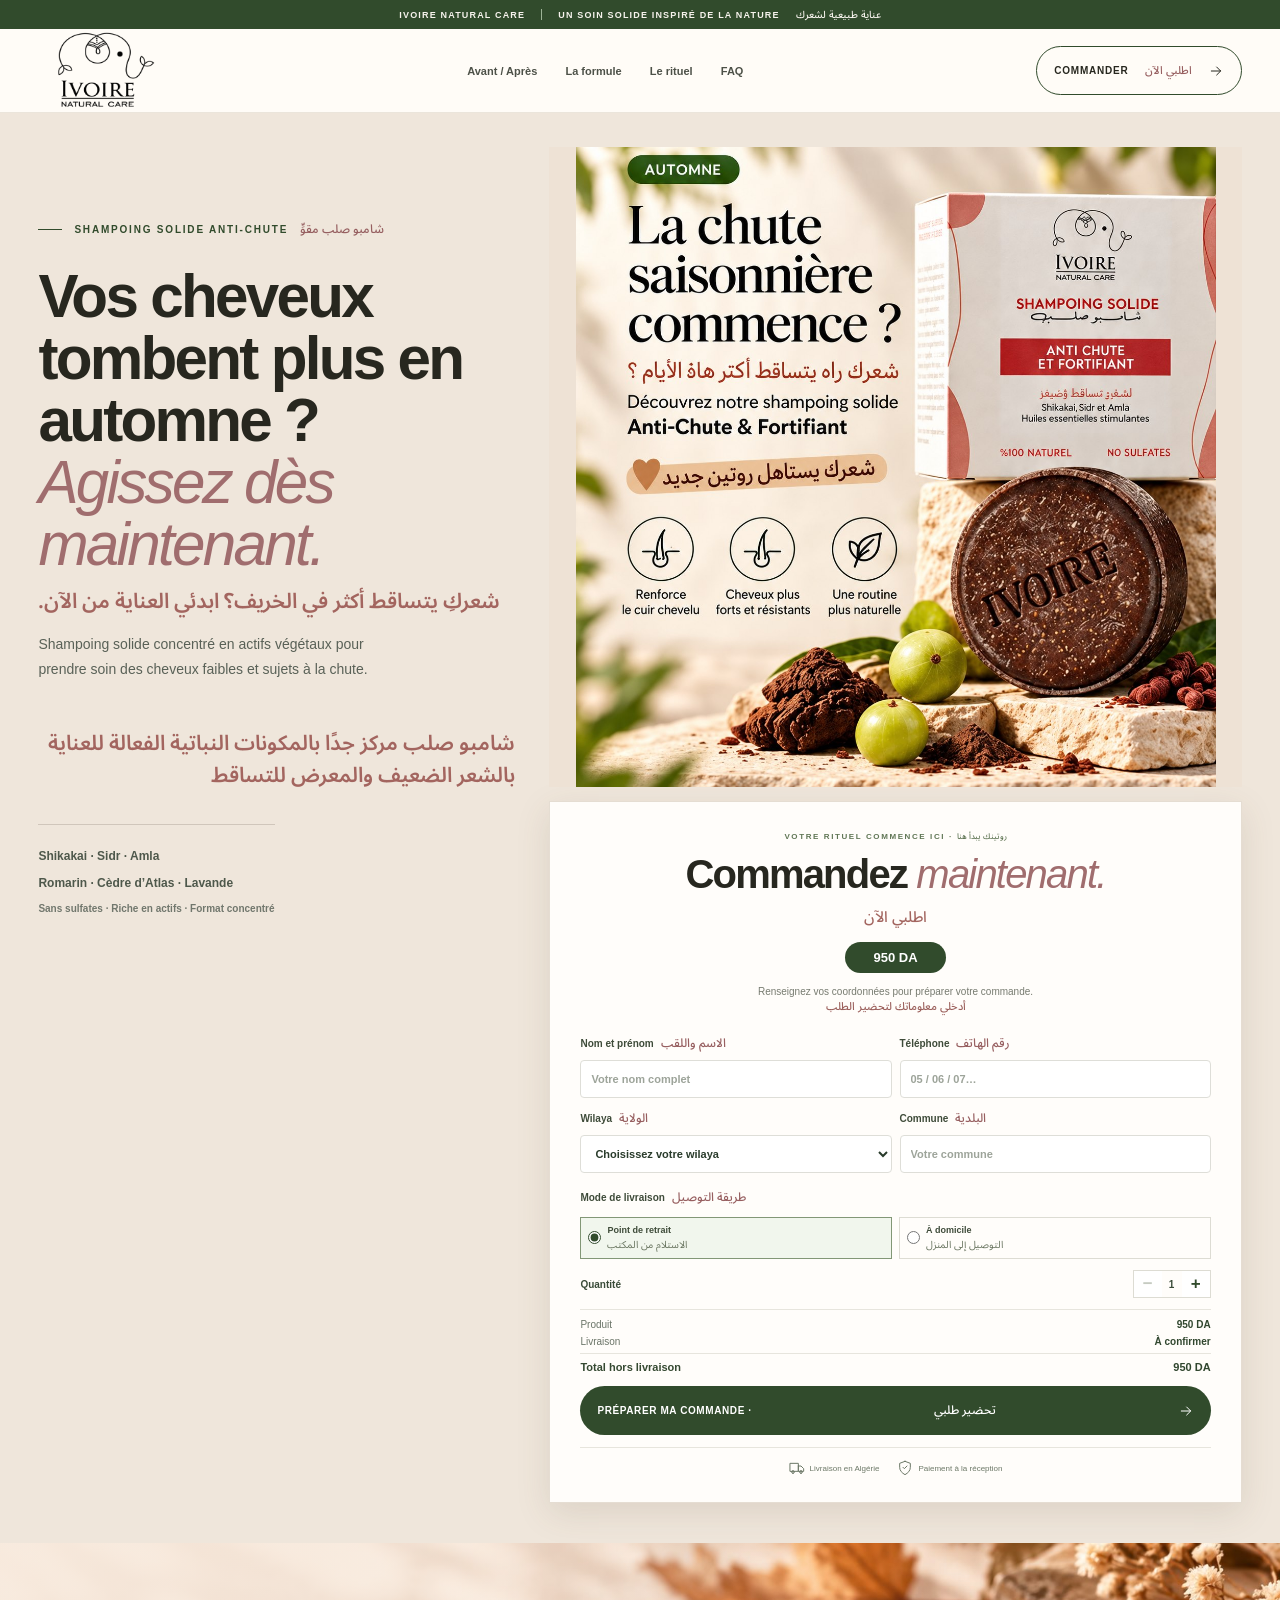
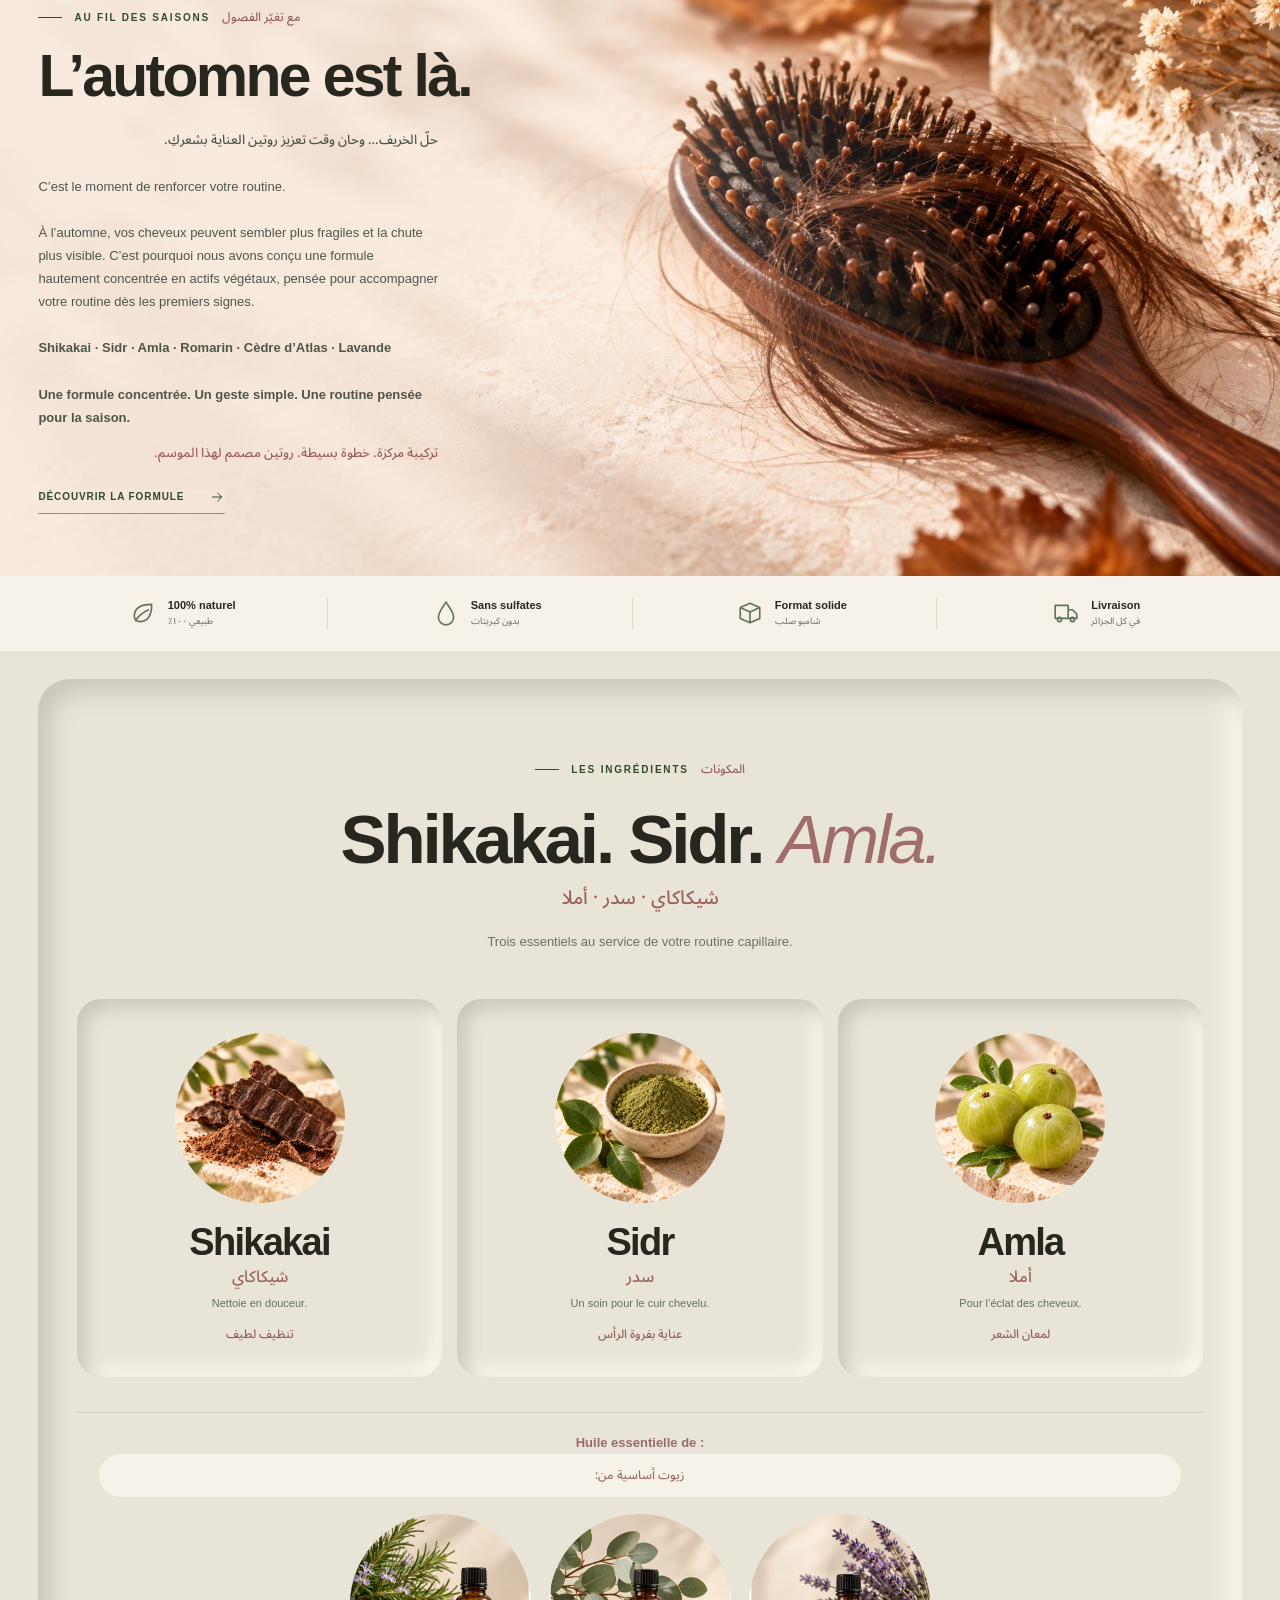
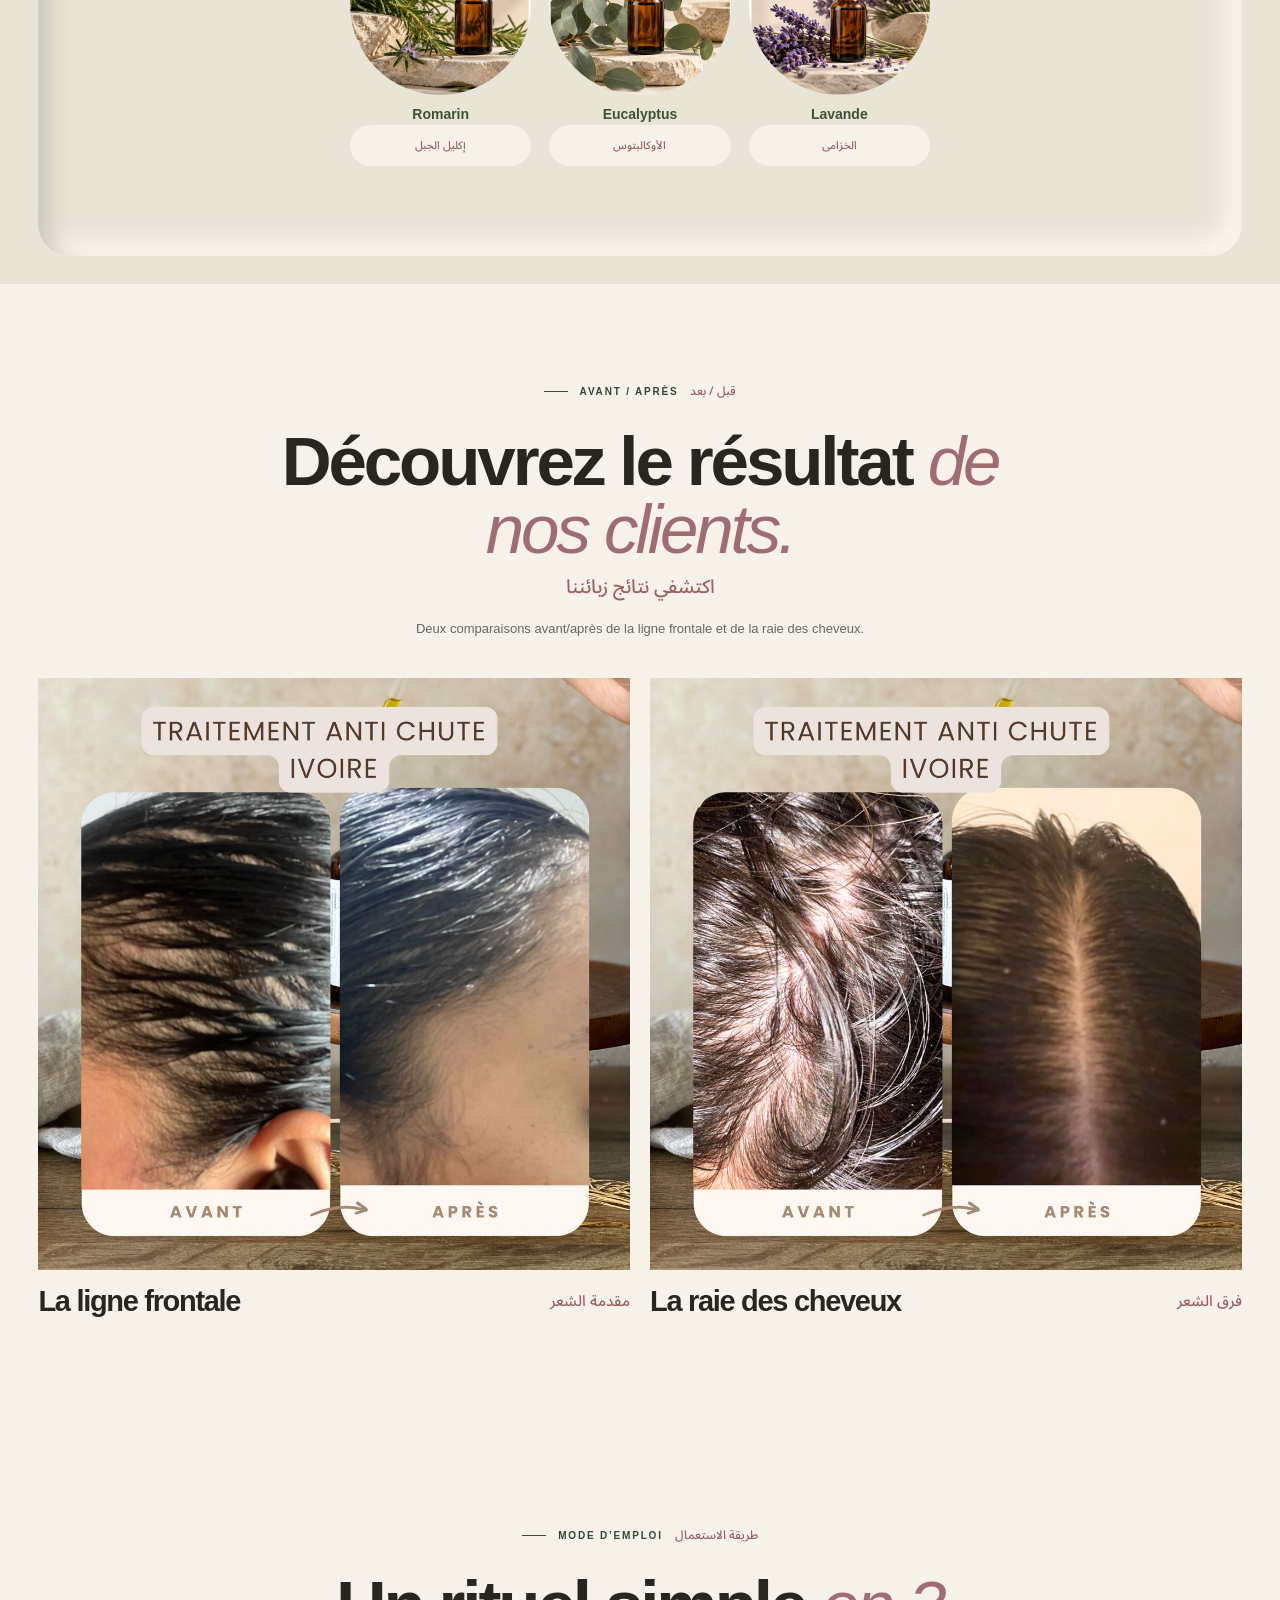
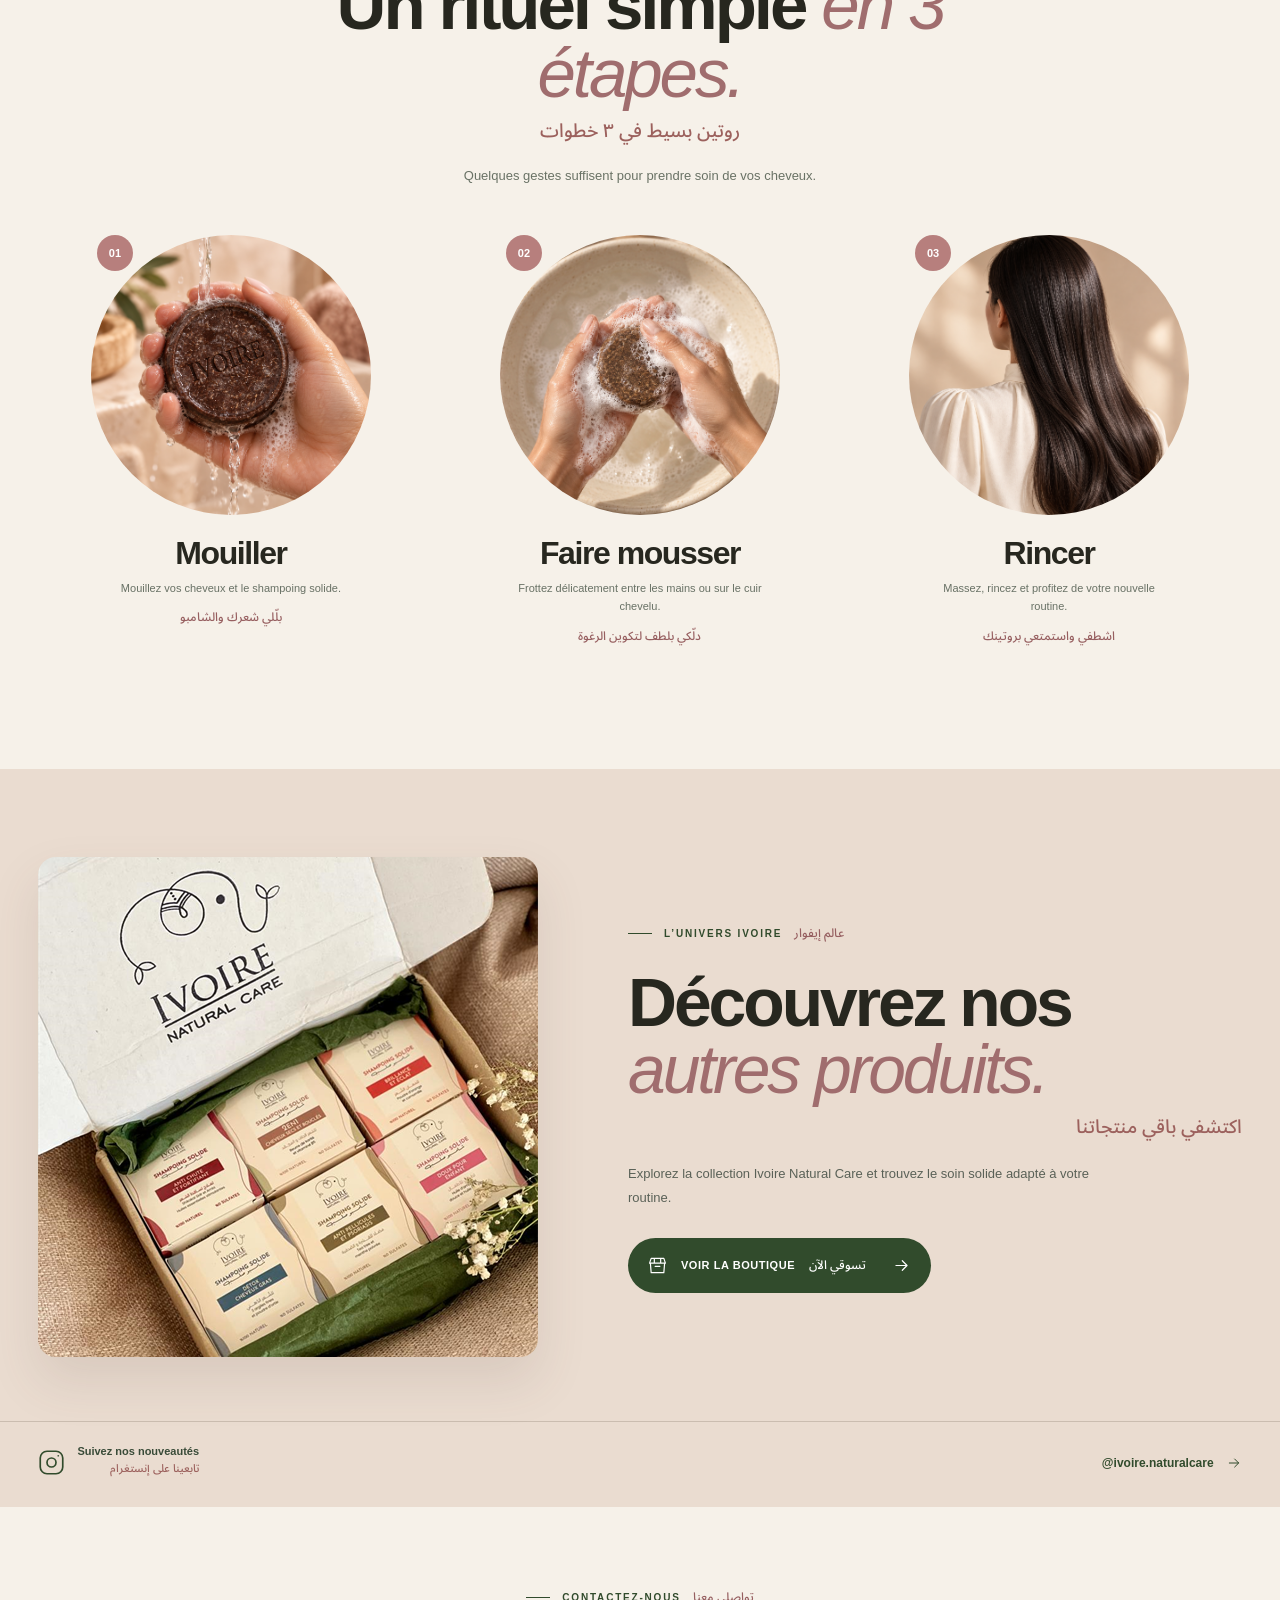
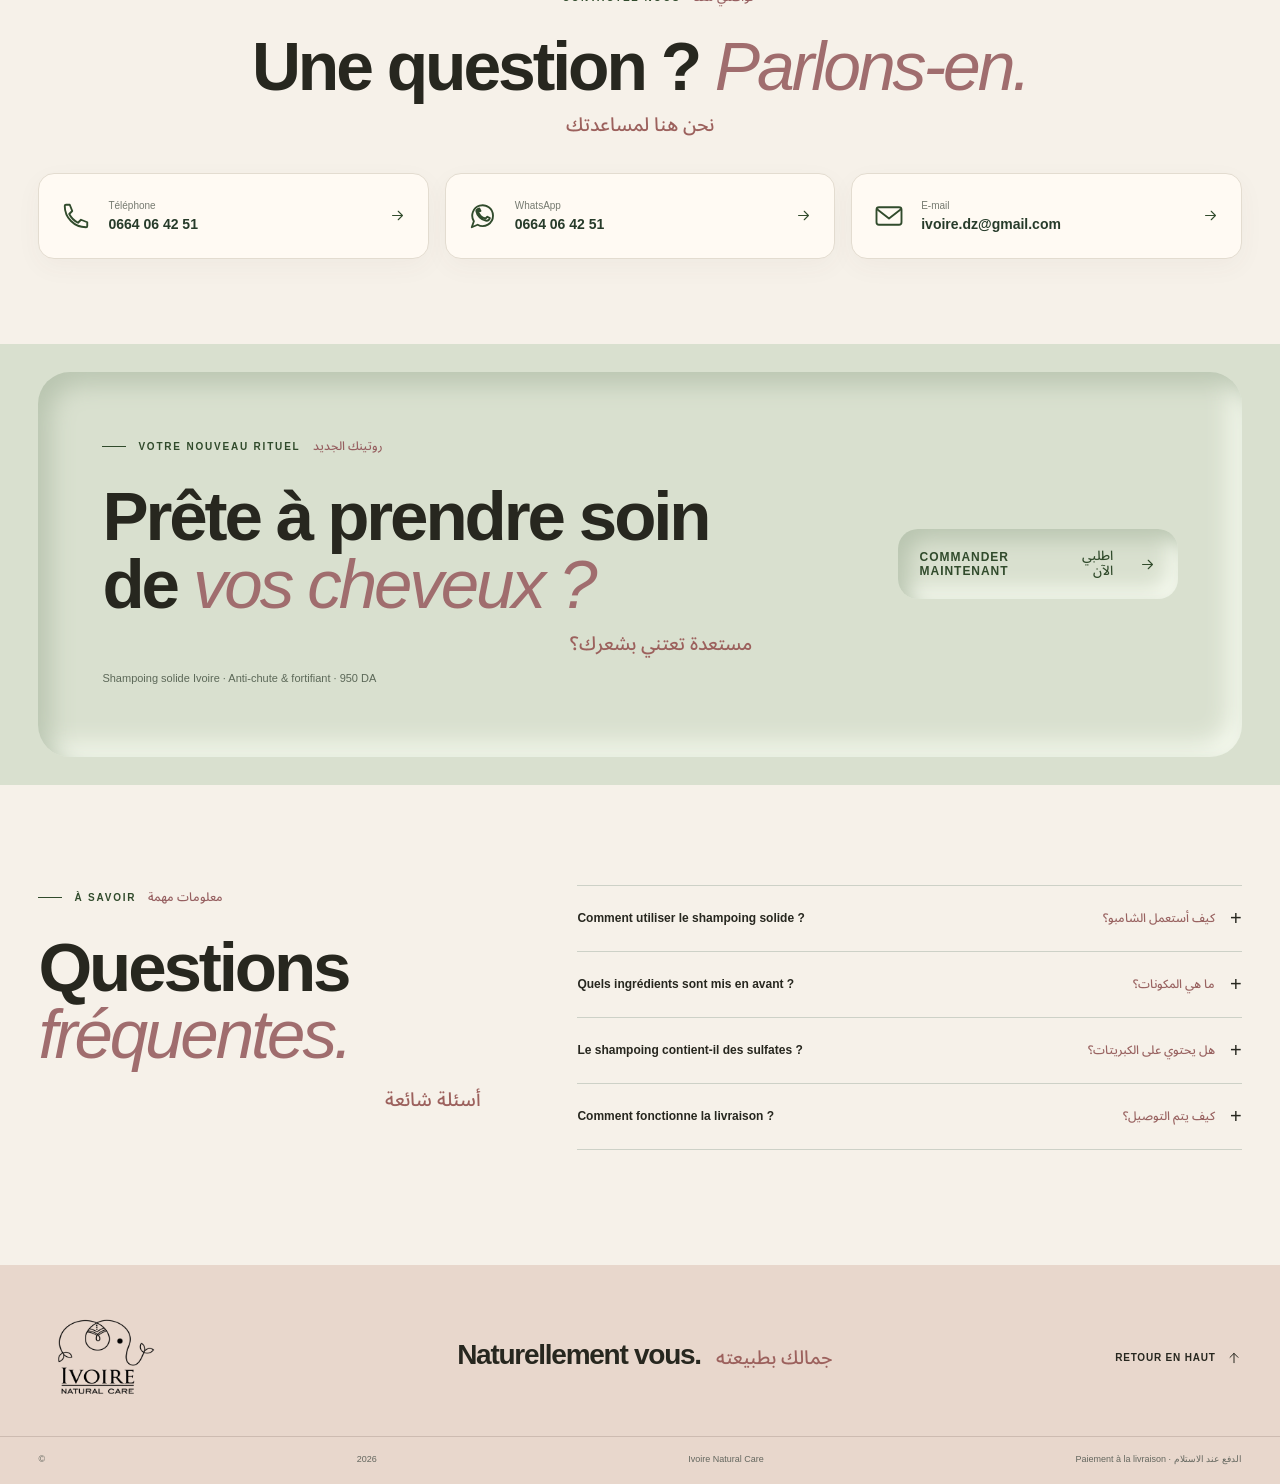
==== commit 2a9f7794: "Remove delivery note from form" ====
--- a/index.html
+++ b/index.html
@@ -72,7 +72,6 @@
           <div class="form-total"><span>Produit <b id="subtotal">950 DA</b></span><span>Livraison <b>À confirmer</b></span><strong>Total hors livraison <b id="total">950 DA</b></strong></div>
           <button class="submit" type="submit">Préparer ma commande · <span class="ar" lang="ar" dir="rtl">تحضير طلبي</span> <svg class="icon"><use href="#i-arrow"/></svg></button>
           <p id="form-status" class="form-status" role="status" aria-live="polite" hidden></p>
-          <p class="form-foot">Envoi sécurisé et instantané par e-mail.<br><span class="ar" lang="ar" dir="rtl">يتم إرسال طلبك فوراً وبشكل آمن عبر البريد الإلكتروني.</span></p>
           <div class="form-assurance"><span><svg class="icon"><use href="#i-truck"/></svg> Livraison en Algérie</span><span><svg class="icon"><use href="#i-shield"/></svg> Paiement à la réception</span></div>
         </form>
       </div>
--- a/styles.css
+++ b/styles.css
@@ -56,3 +56,6 @@
 /* Essential oils shown as the same photographic ingredient tiles. */
 .essential-oils{display:block;margin:35px auto 0;padding:22px 22px 8px;border-top:1px solid #d4cec1;color:#5a684f;font-size:12px;font-weight:700;text-align:center}.essential-oils>p{margin:0 0 17px;color:#9b6b69;font-size:13px}.essential-oils>p .ar{display:block;font-size:12px;margin-top:4px}.oil-grid{display:grid;grid-template-columns:repeat(3,minmax(0,1fr));gap:18px;max-width:580px;margin:0 auto}.oil-card{min-width:0}.oil-photo{aspect-ratio:1;overflow:hidden;border-radius:50%;background:#efe5d8}.oil-photo img{display:block;width:300%;height:100%;max-width:none;object-fit:cover}.oil-card:nth-child(1) .oil-photo img{object-position:left center}.oil-card:nth-child(2) .oil-photo img{object-position:center center}.oil-card:nth-child(3) .oil-photo img{object-position:right center}.oil-card h3{margin:11px 0 0;font-size:14px;color:#3e503a}.oil-card h3 .ar{display:block;font-size:11px;color:#9c615d;margin-top:3px}
 @media(max-width:700px){.essential-oils{padding:18px 4px 4px}.oil-grid{gap:7px}.oil-card h3{font-size:11px}.oil-card h3 .ar{font-size:9px}}
+
+/* Each essential oil uses its own square photograph, matching the ingredient tiles. */
+.oil-photo img{width:100%;height:100%;object-fit:cover;transform:none!important}
